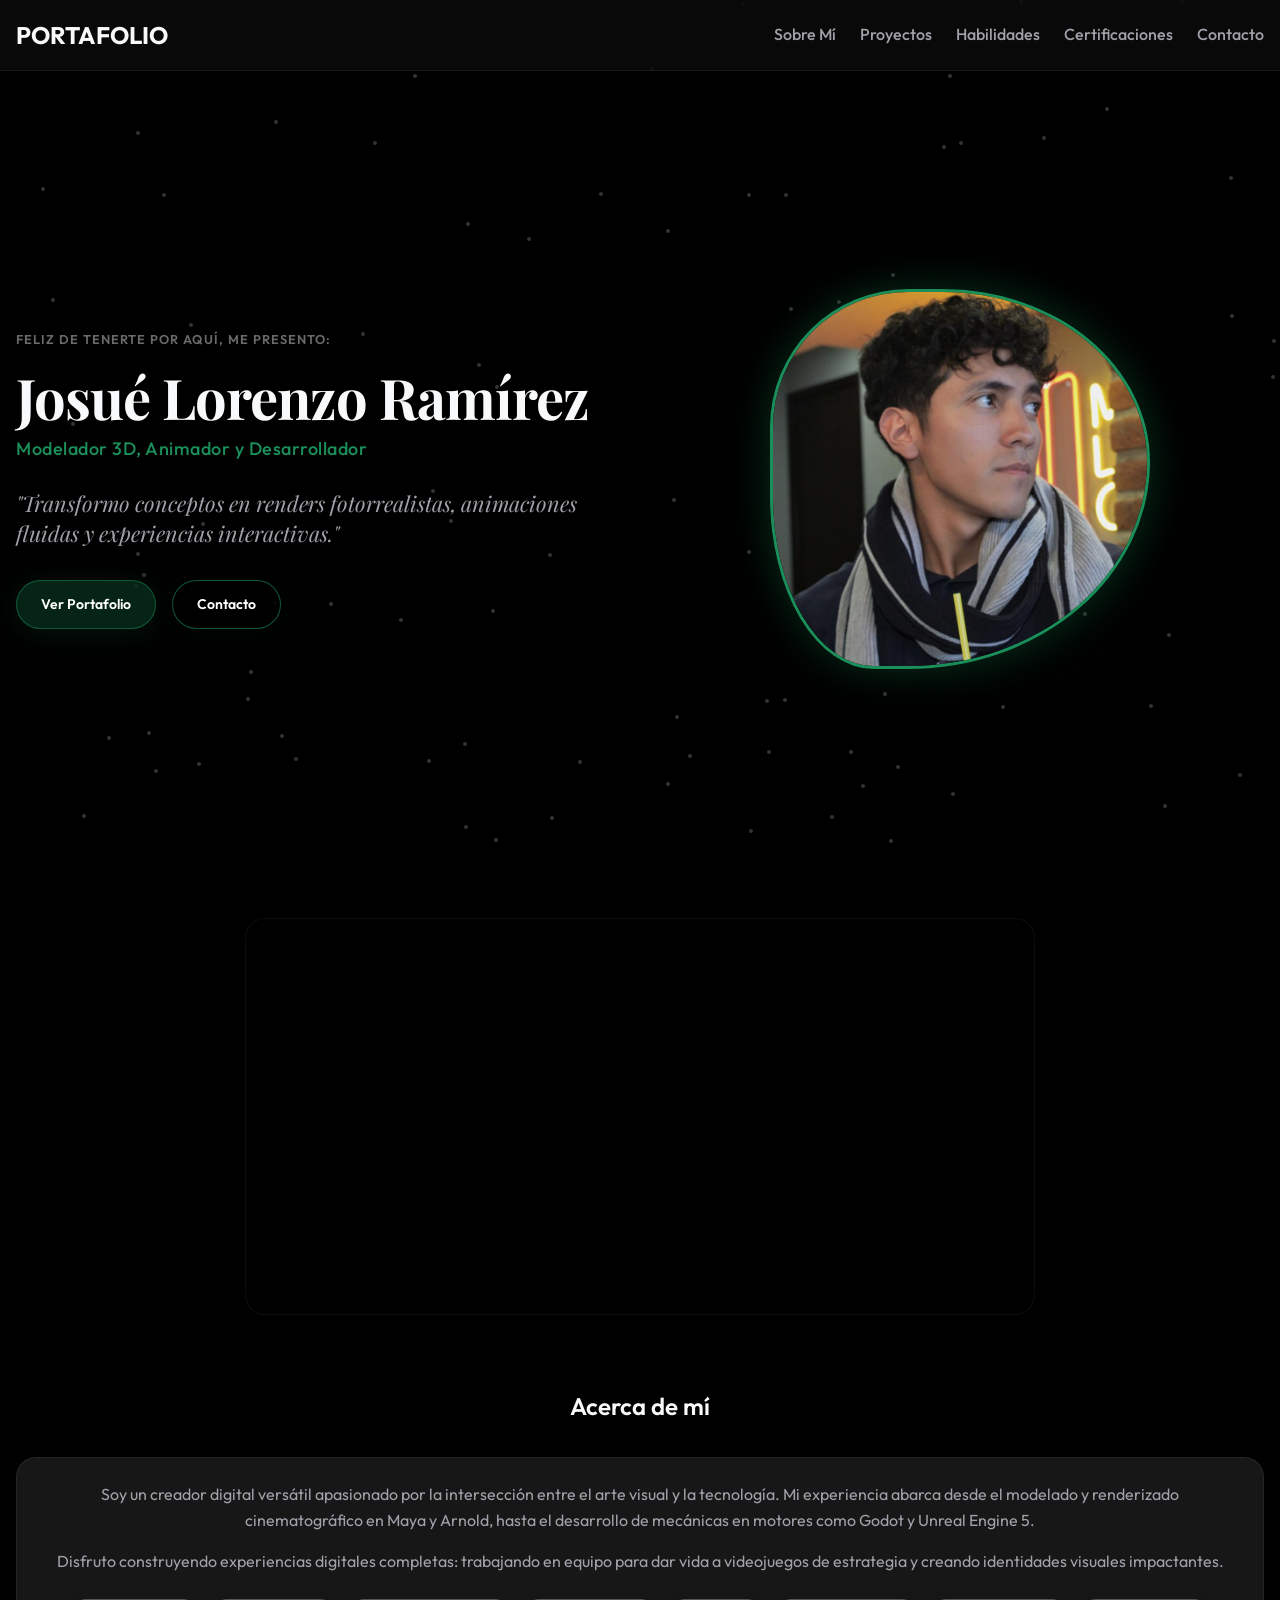
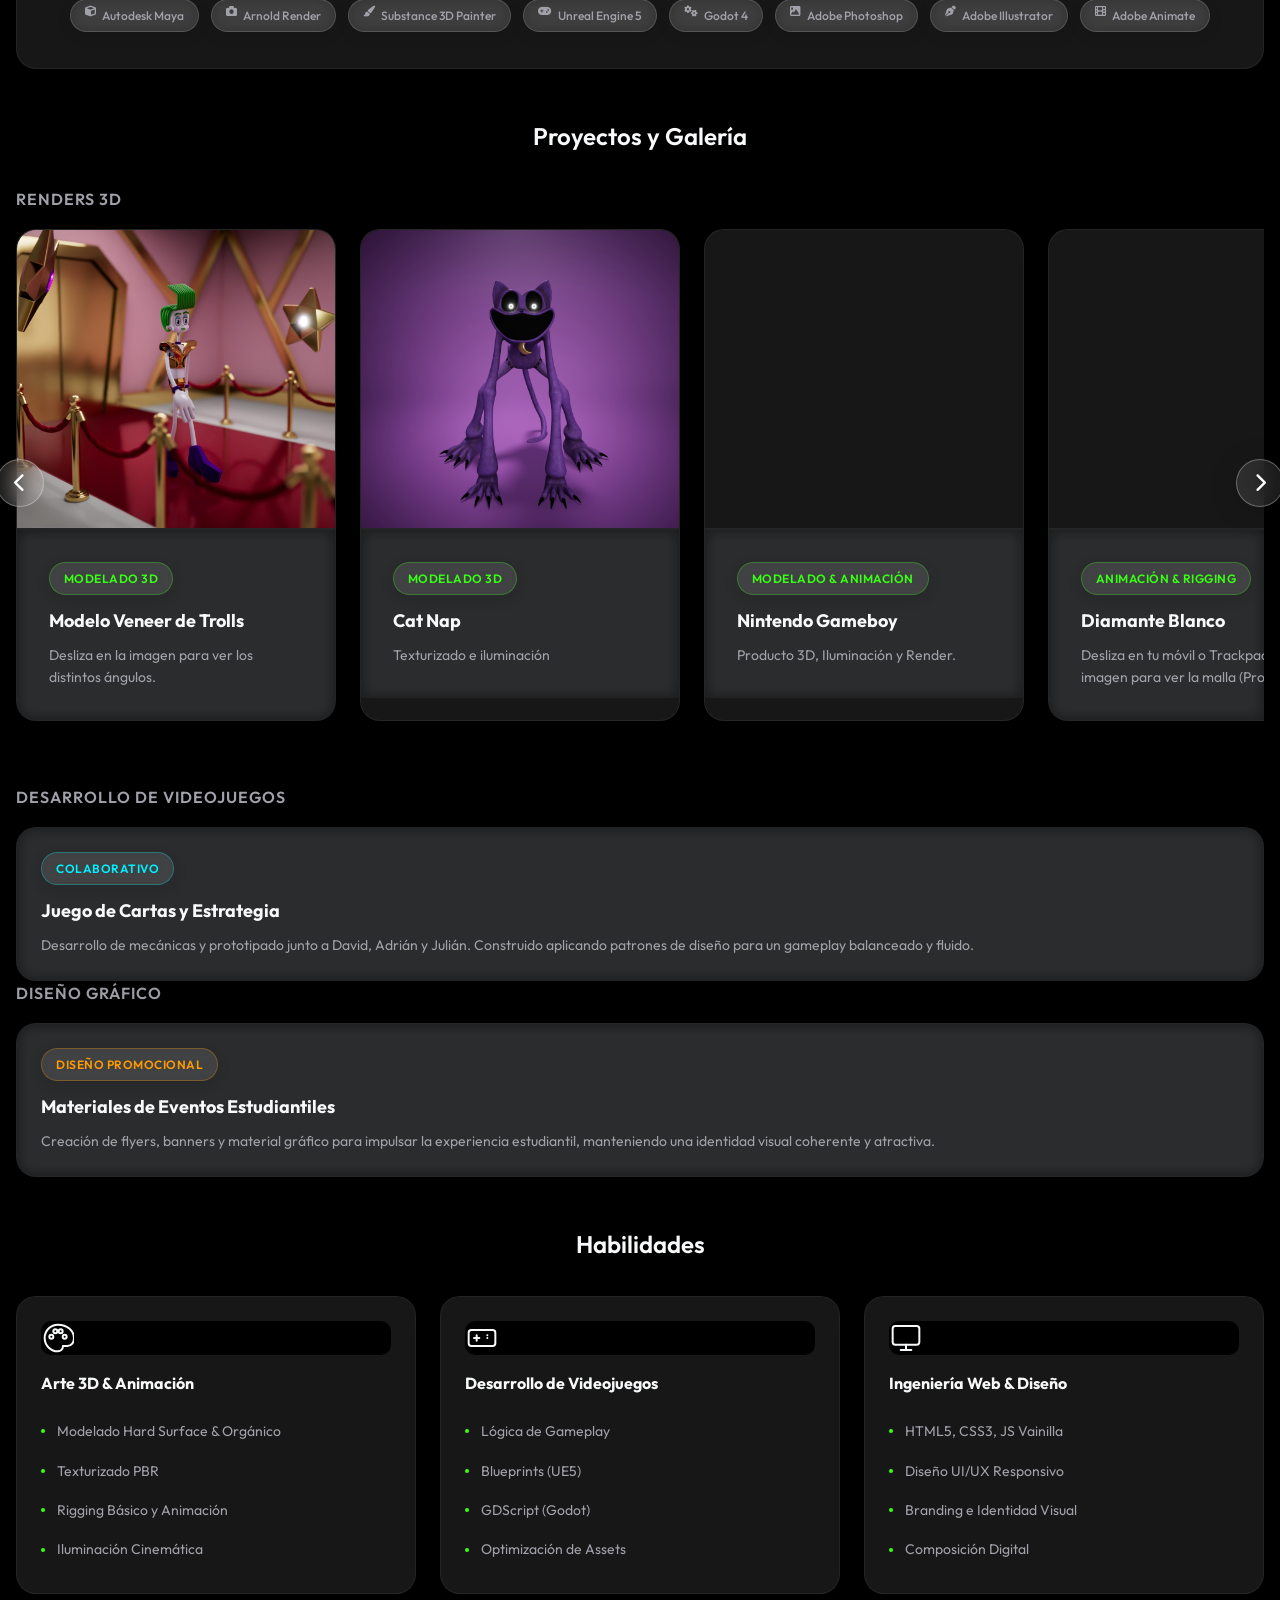
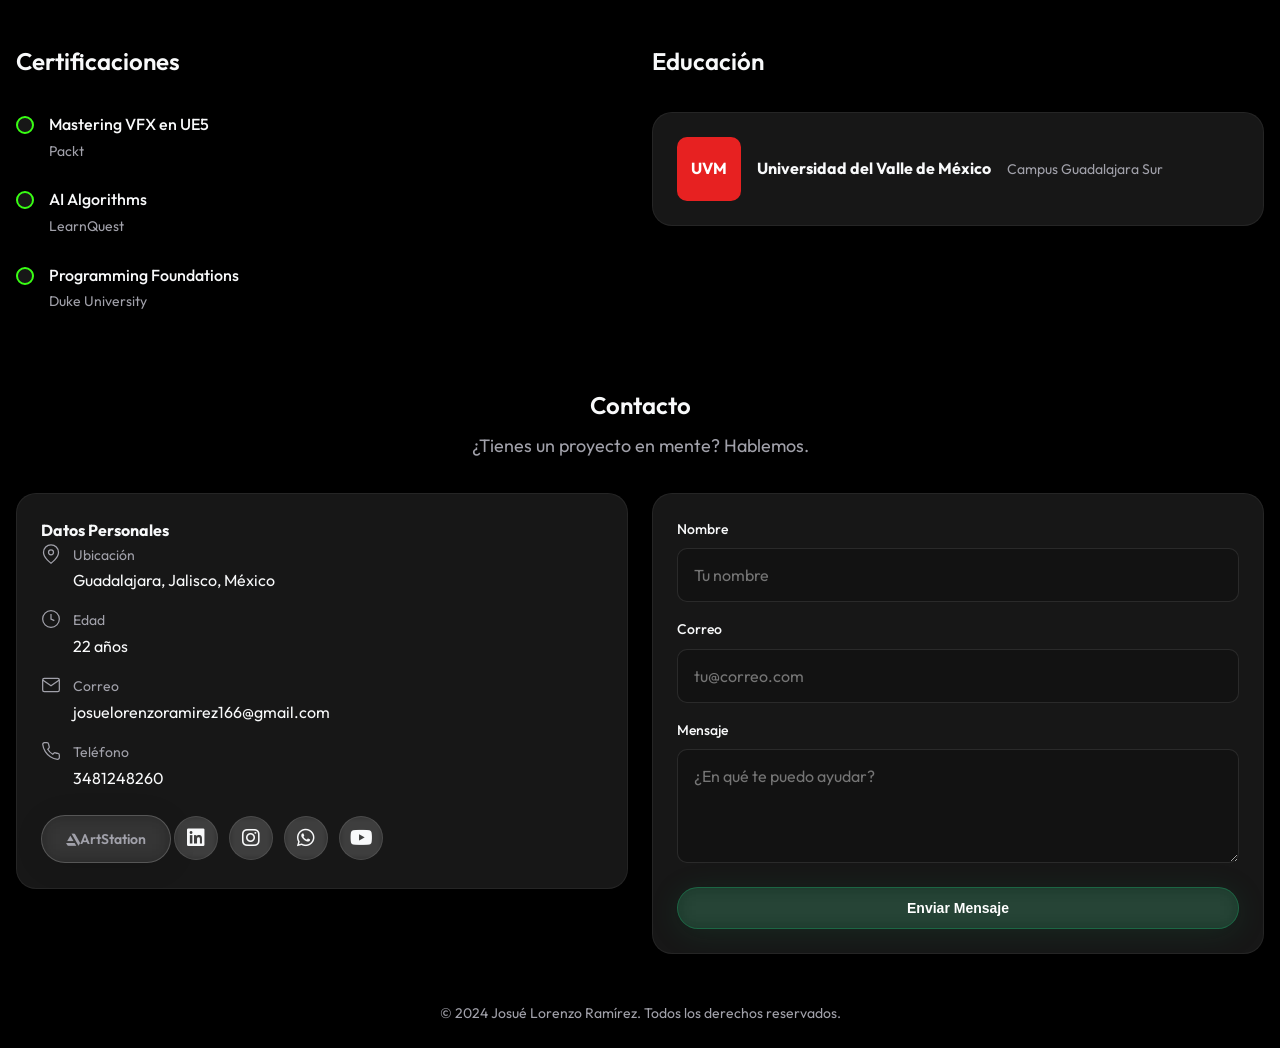
==== index.html @ 28ce1289 "feat: implement interactive particle background and enhance UI with FontAwesome icons and project ca" ====
<!DOCTYPE html>
<html lang="es">

<head>
    <meta charset="UTF-8">
    <meta name="viewport" content="width=device-width, initial-scale=1.0">
    <meta name="description"
        content="Josué Lorenzo (Joshua) - Modelador 3D, Animador y Desarrollador. Portafolio profesional.">
    <title>Josué Lorenzo | 3D Artist & Developer</title>
    <!-- Preconnect to Google Fonts -->
    <link rel="preconnect" href="https://fonts.googleapis.com">
    <link rel="preconnect" href="https://fonts.gstatic.com" crossorigin>
    <link
        href="https://fonts.googleapis.com/css2?family=Outfit:wght@300;400;500;600;700&family=Playfair+Display:ital,wght@0,600;0,700;1,600&display=swap"
        rel="stylesheet">
    <link rel="stylesheet" href="https://cdnjs.cloudflare.com/ajax/libs/font-awesome/6.0.0/css/all.min.css">
    <link rel="stylesheet" href="styles.css">
</head>

<body>
    <!-- Partículas de fondo interactivo -->
    <div id="particles-bg"></div>
    <header class="site-header">
        <nav class="main-nav">
            <a href="#" class="brand-name">PORTAFOLIO </a>
            <ul class="nav-links">
                <li><a href="#about">Sobre Mí</a></li>
                <li><a href="#portfolio">Proyectos</a></li>
                <li><a href="#skills">Habilidades</a></li>
                <li><a href="#certifications">Certificaciones</a></li>
                <li><a href="#contact">Contacto</a></li>
            </ul>
        </nav>
    </header>

    <main>
        <!-- HERO SECTION -->
        <section id="hero" class="hero-section animate-on-scroll">
            <div class="hero-content">
                <span class="badge">Feliz de tenerte por aquí, me presento:</span>
                <h1 class="hero-title">Josué Lorenzo Ramírez</h1>
                <h2 class="hero-subtitle">Modelador 3D, Animador y Desarrollador</h2>
                <p class="hero-tagline">"Transformo conceptos en renders fotorrealistas, animaciones fluidas y
                    experiencias interactivas."</p>
                <div class="hero-ctas">
                    <a href="#portfolio" class="btn btn-primary">Ver Portafolio</a>
                    <a href="#contact" class="btn btn-secondary">Contacto</a>
                </div>
            </div>
            <div class="hero-visual">
                <img src="Media/Profile photo/Foto de perfil 2.jpeg" alt="Foto de perfil de Josué Lorenzo"
                    class="profile-img">
            </div>
        </section>

        <!-- FEATURED VIDEO SECTION -->
        <section id="featured-video" class="section featured-video-section animate-on-scroll">
            <div class="video-showcase">
                <div class="showcase-item side glow-blue">
                    <video src="Media/Videos/Video_RenderGameboy.mp4" autoplay loop muted playsinline></video>
                </div>
                <!-- Por ahora usaremos la ruta del video original dado que ffmpeg no está instalado, pero luego podemos cambiarlo -->
                <div class="showcase-item center glow-white">
                    <video src="Media/AnimacionDiamanteBlanco/White Diamont .mp4" autoplay loop muted
                        playsinline></video>
                </div>
                <div class="showcase-item side glow-pink">
                    <video src="Media/Videos/Video_RenderSpinel.mp4" autoplay loop muted playsinline></video>
                </div>
            </div>
        </section>

        <!-- ABOUT ME SECTION -->
        <section id="about" class="section about-section animate-on-scroll">
            <div class="section-header">
                <h2>Acerca de mí</h2>
            </div>
            <div class="card about-card">
                <p>Soy un creador digital versátil apasionado por la intersección entre el arte visual y la tecnología.
                    Mi experiencia abarca desde el modelado y renderizado cinematográfico en Maya y Arnold, hasta el
                    desarrollo de mecánicas en motores como Godot y Unreal Engine 5.</p>
                <p>Disfruto construyendo experiencias digitales completas: trabajando en equipo para dar vida a
                    videojuegos de estrategia y creando identidades visuales impactantes.</p>
                <div class="tools-tags">
                    <span class="tag tag-maya"><i class="fas fa-cube"></i> Autodesk Maya</span>
                    <span class="tag tag-arnold"><i class="fas fa-camera"></i> Arnold Render</span>
                    <span class="tag tag-substance"><i class="fas fa-paint-brush"></i> Substance 3D Painter</span>
                    <span class="tag tag-unreal"><i class="fas fa-gamepad"></i> Unreal Engine 5</span>
                    <span class="tag tag-godot"><i class="fas fa-cogs"></i> Godot 4</span>
                    <span class="tag tag-photoshop"><i class="fas fa-image"></i> Adobe Photoshop</span>
                    <span class="tag tag-illustrator"><i class="fas fa-pen-nib"></i> Adobe Illustrator</span>
                    <span class="tag tag-animate"><i class="fas fa-film"></i> Adobe Animate</span>
                </div>
            </div>
        </section>

        <!-- PORTFOLIO / PROJECTS -->
        <section id="portfolio" class="section portfolio-section animate-on-scroll">
            <div class="section-header">
                <h2>Proyectos y Galería</h2>
            </div>

            <!-- 3D Renders -->
            <!-- 3D Renders -->
            <h3 class="category-title">Renders 3D</h3>
            <div class="carousel-wrapper">
                <button class="carousel-nav prev-btn" id="gallery-prev" aria-label="Ver anterior"><i
                        class="fas fa-chevron-left"></i></button>
                <button class="carousel-nav next-btn" id="gallery-next" aria-label="Ver siguiente"><i
                        class="fas fa-chevron-right"></i></button>
                <div class="carousel" id="main-gallery">
                    <!-- Proyecto VNR (Doble Imagen) -->
                    <article class="card project-card carousel-item glow-cyan">
                        <div class="inner-carousel">
                            <img src="Media/Images/vnr.jpg" alt="VNR Render Frontal" class="inner-item" loading="lazy">
                            <img src="Media/Images/vnr 2.jpg" alt="VNR Render Alternativo" class="inner-item"
                                loading="lazy">
                        </div>
                        <div class="card-content">
                            <span class="badge badge-accent">Modelado 3D</span>
                            <h4>Modelo Veneer de Trolls</h4>
                            <p class="meta-label">Desliza en la imagen para ver los distintos ángulos.</p>
                        </div>
                    </article>

                    <!-- Cat Nap -->
                    <article class="card project-card carousel-item glow-purple">
                        <img src="Media/Images/cat nap 9.jpg" alt="Cat Nap Render" loading="lazy">
                        <div class="card-content">
                            <span class="badge badge-accent">Modelado 3D</span>
                            <h4>Cat Nap</h4>
                            <p class="meta-label">Texturizado e iluminación</p>
                        </div>
                    </article>

                    <!-- Proyecto Gameboy Video -->
                    <article class="card project-card carousel-item glow-cyan">
                        <div class="inner-carousel">
                            <video src="Media/Videos/Video_RenderGameboy.mp4" autoplay loop muted playsinline
                                class="inner-item"></video>
                        </div>
                        <div class="card-content">
                            <span class="badge badge-accent">Modelado & Animación</span>
                            <h4>Nintendo Gameboy</h4>
                            <p class="meta-label">Producto 3D, Iluminación y Render.</p>
                        </div>
                    </article>

                    <!-- Animación Diamante Blanco -->
                    <article class="card project-card carousel-item glow-white">
                        <div class="inner-carousel">
                            <video src="Media/AnimacionDiamanteBlanco/White Diamont .mp4" autoplay loop muted
                                playsinline class="inner-item"></video>
                            <img src="Media/AnimacionDiamanteBlanco/image.png" alt="Captura Diamante Blanco"
                                class="inner-item" loading="lazy">
                        </div>
                        <div class="card-content">
                            <span class="badge badge-accent">Animación & Rigging</span>
                            <h4>Diamante Blanco</h4>
                            <p class="meta-label">Desliza en tu móvil o Trackpad sobre la imagen para ver la malla
                                (Proceso).</p>
                        </div>
                    </article>

                    <!-- Lana Funko -->
                    <article class="card project-card carousel-item glow-cyan">
                        <img src="Media/Images/Render LANITA 3.jpg" alt="Lana Funko Render" loading="lazy">
                        <div class="card-content">
                            <span class="badge badge-accent">Modelado 3D</span>
                            <h4>Lana Funko</h4>
                            <p class="meta-label">Pieza de colección virtual</p>
                        </div>
                    </article>

                    <!-- Proyecto Sinvi -->
                    <article class="card project-card carousel-item glow-yellow">
                        <img src="Media/Images/Sinvi Pokemón.jpg" alt="Eva / Sinvi" loading="lazy">
                        <div class="card-content">
                            <span class="badge badge-accent">Modelado 3D</span>
                            <h4>Proyecto Sinvi</h4>
                            <p class="meta-label">Renders en alta calidad</p>
                        </div>
                    </article>

                    <!-- Spinel -->
                    <article class="card project-card carousel-item glow-pink">
                        <div class="inner-carousel">
                            <img src="Media/Images/Spinel 3K p.png" alt="Spinel 3D Render" class="inner-item"
                                loading="lazy">
                            <img src="Media/Images/MayaSipinel.png" alt="Spinel Maya Rigging" class="inner-item"
                                loading="lazy">
                        </div>
                        <div class="card-content">
                            <span class="badge badge-accent">Personaje Riggeado</span>
                            <h4>Spinel (Steven Universe)</h4>
                            <p class="meta-label">Desliza sobre la imagen para ver la topología.</p>
                        </div>
                    </article>

                    <!-- Mommy Long Legs -->
                    <article class="card project-card carousel-item glow-pink">
                        <img src="Media/Images/Moomy Long Legs 5.png" alt="Mommy Long Legs 3D Render" loading="lazy">
                        <div class="card-content">
                            <span class="badge badge-accent">Modelado 3D</span>
                            <h4>Mommy Long Legs</h4>
                            <p class="meta-label">Recreación 3D del personaje.</p>
                        </div>
                    </article>
                </div>
            </div>

            <!-- Development -->
            <h3 class="category-title">Desarrollo de Videojuegos</h3>
            <div class="grid dev-grid">
                <article class="card project-card highlight-card glow-blue">
                    <div class="card-content">
                        <span class="badge badge-secondary">Colaborativo</span>
                        <h4>Juego de Cartas y Estrategia</h4>
                        <p class="meta-label">Desarrollo de mecánicas y prototipado junto a David, Adrián y Julián.
                            Construido aplicando patrones de diseño para un gameplay balanceado y fluido.</p>
                    </div>
                </article>
            </div>

            <!-- Design -->
            <h3 class="category-title">Diseño Gráfico</h3>
            <div class="grid design-grid">
                <article class="card project-card highlight-card glow-magenta">
                    <div class="card-content">
                        <span class="badge badge-tertiary">Diseño Promocional</span>
                        <h4>Materiales de Eventos Estudiantiles</h4>
                        <p class="meta-label">Creación de flyers, banners y material gráfico para impulsar la
                            experiencia estudiantil, manteniendo una identidad visual coherente y atractiva.</p>
                    </div>
                </article>
            </div>
        </section>

        <!-- SKILLS SECTION -->
        <section id="skills" class="section skills-section animate-on-scroll">
            <div class="section-header">
                <h2>Habilidades</h2>
            </div>
            <div class="grid lists-grid">
                <div class="card skill-card">
                    <div class="icon-wrap">
                        <svg viewBox="0 0 24 24" fill="none" stroke="currentColor" stroke-width="1.5"
                            stroke-linecap="round" stroke-linejoin="round" class="line-icon">
                            <path
                                d="M12 2C6.48 2 2 6.48 2 12s4.48 10 10 10c1.06 0 1.95-.41 2.61-1.07.66-.66 1.07-1.55 1.07-2.61v-.32h3.32c3.2 0 5-2.8 5-6 0-5.52-5.37-10-12-10z">
                            </path>
                            <circle cx="7" cy="11" r="1.5"></circle>
                            <circle cx="10" cy="7" r="1.5"></circle>
                            <circle cx="14" cy="7" r="1.5"></circle>
                            <circle cx="17" cy="11" r="1.5"></circle>
                        </svg>
                    </div>
                    <h4>Arte 3D & Animación</h4>
                    <ul>
                        <li>Modelado Hard Surface & Orgánico</li>
                        <li>Texturizado PBR</li>
                        <li>Rigging Básico y Animación</li>
                        <li>Iluminación Cinemática</li>
                    </ul>
                </div>
                <div class="card skill-card">
                    <div class="icon-wrap">
                        <svg viewBox="0 0 24 24" fill="none" stroke="currentColor" stroke-width="1.5"
                            stroke-linecap="round" stroke-linejoin="round" class="line-icon">
                            <rect x="2" y="6" width="20" height="12" rx="2" ry="2"></rect>
                            <path d="M6 12h4m-2-2v4m8-2h.01M16 10h.01"></path>
                        </svg>
                    </div>
                    <h4>Desarrollo de Videojuegos</h4>
                    <ul>
                        <li>Lógica de Gameplay</li>
                        <li>Blueprints (UE5)</li>
                        <li>GDScript (Godot)</li>
                        <li>Optimización de Assets</li>
                    </ul>
                </div>
                <div class="card skill-card">
                    <div class="icon-wrap">
                        <svg viewBox="0 0 24 24" fill="none" stroke="currentColor" stroke-width="1.5"
                            stroke-linecap="round" stroke-linejoin="round" class="line-icon">
                            <rect x="2" y="3" width="20" height="14" rx="2" ry="2"></rect>
                            <line x1="8" y1="21" x2="16" y2="21"></line>
                            <line x1="12" y1="17" x2="12" y2="21"></line>
                        </svg>
                    </div>
                    <h4>Ingeniería Web & Diseño</h4>
                    <ul>
                        <li>HTML5, CSS3, JS Vainilla</li>
                        <li>Diseño UI/UX Responsivo</li>
                        <li>Branding e Identidad Visual</li>
                        <li>Composición Digital</li>
                    </ul>
                </div>
            </div>
        </section>

        <!-- EDUCATION & CERTIFICATIONS -->
        <section id="certifications" class="section double-section animate-on-scroll">
            <div class="grid equal-grid">
                <!-- Certifications -->
                <div class="certifications-part">
                    <div class="section-header" style="text-align: left;">
                        <h2>Certificaciones</h2>
                    </div>
                    <ul class="timeline">
                        <li>
                            <strong>Mastering VFX en UE5</strong>
                            <span class="meta-label">Packt</span>
                        </li>
                        <li>
                            <strong>AI Algorithms</strong>
                            <span class="meta-label">LearnQuest</span>
                        </li>
                        <li>
                            <strong>Programming Foundations</strong>
                            <span class="meta-label">Duke University</span>
                        </li>
                    </ul>
                </div>

                <!-- Education -->
                <div id="education" class="education-part">
                    <div class="section-header" style="text-align: left;">
                        <h2>Educación</h2>
                    </div>
                    <div class="card edu-card">
                        <div class="uni-logo">UVM</div>
                        <h4>Universidad del Valle de México</h4>
                        <p class="meta-label">Campus Guadalajara Sur</p>
                    </div>
                </div>
            </div>
        </section>

        <!-- CONTACT SECTION -->
        <section id="contact" class="section contact-section animate-on-scroll">
            <div class="section-header">
                <h2>Contacto</h2>
                <p>¿Tienes un proyecto en mente? Hablemos.</p>
            </div>
            <div class="grid contact-grid">
                <div class="contact-info card">
                    <h4>Datos Personales</h4>
                    <ul class="contact-list">
                        <li>
                            <svg viewBox="0 0 24 24" fill="none" stroke="currentColor" stroke-width="1.5"
                                class="line-icon-sm">
                                <path d="M21 10c0 7-9 13-9 13s-9-6-9-13a9 9 0 0 1 18 0z"></path>
                                <circle cx="12" cy="10" r="3"></circle>
                            </svg>
                            <div>
                                <strong class="meta-label">Ubicación</strong>
                                <span>Guadalajara, Jalisco, México</span>
                            </div>
                        </li>
                        <li>
                            <svg viewBox="0 0 24 24" fill="none" stroke="currentColor" stroke-width="1.5"
                                class="line-icon-sm">
                                <circle cx="12" cy="12" r="10"></circle>
                                <polyline points="12 6 12 12 16 14"></polyline>
                            </svg>
                            <div>
                                <strong class="meta-label">Edad</strong>
                                <span>22 años</span>
                            </div>
                        </li>
                        <li>
                            <svg viewBox="0 0 24 24" fill="none" stroke="currentColor" stroke-width="1.5"
                                class="line-icon-sm">
                                <path d="M4 4h16c1.1 0 2 .9 2 2v12c0 1.1-.9 2-2 2H4c-1.1 0-2-.9-2-2V6c0-1.1.9-2 2-2z">
                                </path>
                                <polyline points="22,6 12,13 2,6"></polyline>
                            </svg>
                            <div>
                                <strong class="meta-label">Correo</strong>
                                <a href="mailto:josuelorenzoramirez166@gmail.com">josuelorenzoramirez166@gmail.com</a>
                            </div>
                        </li>
                        <li>
                            <svg viewBox="0 0 24 24" fill="none" stroke="currentColor" stroke-width="1.5"
                                class="line-icon-sm">
                                <path
                                    d="M22 16.92v3a2 2 0 0 1-2.18 2 19.79 19.79 0 0 1-8.63-3.07 19.5 19.5 0 0 1-6-6 19.79 19.79 0 0 1-3.07-8.67A2 2 0 0 1 4.11 2h3a2 2 0 0 1 2 1.72 12.84 12.84 0 0 0 .7 2.81 2 2 0 0 1-.45 2.11L8.09 9.91a16 16 0 0 0 6 6l1.27-1.27a2 2 0 0 1 2.11-.45 12.84 12.84 0 0 0 2.81.7A2 2 0 0 1 22 16.92z">
                                </path>
                            </svg>
                            <div>
                                <strong class="meta-label">Teléfono</strong>
                                <a href="tel:+523481248260">3481248260</a>
                            </div>
                        </li>
                    </ul>
                    <div class="social-links mt-4">
                        <a href="https://josue_lorenzo.artstation.com/" target="_blank" class="btn btn-outline"
                            aria-label="ArtStation" title="ArtStation">
                            <i class="fab fa-artstation"></i> ArtStation
                        </a>
                        <a href="https://www.linkedin.com/in/josue-lorenzo-ramirez/" target="_blank" class="social-icon"
                            aria-label="LinkedIn" title="LinkedIn">
                            <i class="fab fa-linkedin"></i>
                        </a>
                        <a href="https://www.instagram.com/josuelorenzo_r" target="_blank" class="social-icon"
                            aria-label="Instagram" title="Instagram">
                            <i class="fab fa-instagram"></i>
                        </a>
                        <a href="https://wa.me/523481248260" target="_blank" class="social-icon" aria-label="WhatsApp"
                            title="WhatsApp">
                            <i class="fab fa-whatsapp"></i>
                        </a>
                        <a href="https://youtube.com/@josue3dart?si=r6MpQATpiyv8weCz" target="_blank"
                            class="social-icon" aria-label="YouTube" title="YouTube">
                            <i class="fab fa-youtube"></i>
                        </a>
                    </div>
                </div>

                <div class="contact-form-wrap card">
                    <form id="contactForm" class="form">
                        <div class="input-group">
                            <label for="name">Nombre</label>
                            <input type="text" id="name" name="name" required placeholder="Tu nombre">
                        </div>
                        <div class="input-group">
                            <label for="email">Correo</label>
                            <input type="email" id="email" name="email" required placeholder="tu@correo.com">
                        </div>
                        <div class="input-group">
                            <label for="message">Mensaje</label>
                            <textarea id="message" name="message" rows="4" required
                                placeholder="¿En qué te puedo ayudar?"></textarea>
                        </div>
                        <button type="submit" class="btn btn-primary w-100">Enviar Mensaje</button>
                    </form>
                    <p id="formStatus" class="form-status"></p>
                </div>
            </div>
        </section>
    </main>

    <footer class="site-footer">
        <p>&copy; 2024 Josué Lorenzo Ramírez. Todos los derechos reservados.</p>
    </footer>

    <!-- Image Modal -->
    <div id="imageModal" class="modal">
        <span class="close-modal">&times;</span>
        <img class="modal-content" id="expandedImg" alt="Vista ampliada">
    </div>

    <script src="script.js"></script>
</body>


</html>
---- styles.css ----
/* ==========================================================================
   DESIGN TOKENS (Variables)
   Based on ESTILO_REFERENCIA_IMG_1 - Light Mode & Neumorphism
   ========================================================================== */
:root {
    /* Colors */
    --clr-bg-page: #000000;
    /* Fondo negro absoluto (o casi puro) */
    --clr-bg-card: rgba(255, 255, 255, 0.09);
    /* Glass base */

    --clr-text-main: #f8f9fa;
    /* Textos blancos */
    --clr-text-muted: #a1a1aa;
    /* Textos grises claros */

    --clr-accent-orange: #39ff14;
    /* Verde Neón como acento principal */
    --clr-accent-peach: #00f0ff;
    /* Azul Eléctrico */
    --clr-accent-gradient: linear-gradient(135deg, var(--clr-accent-orange) 0%, var(--clr-accent-peach) 100%);

    --clr-tag-blue: #ff3366;
    /* Rojo/Magenta */
    --clr-tag-purple: #ff9900;
    /* Naranja vibrante */

    /* Typographic Scale */
    --font-family: 'Outfit', system-ui, sans-serif;
    --font-serif: 'Playfair Display', Georgia, serif;
    --fs-xs: 0.75rem;
    --fs-sm: 0.875rem;
    --fs-base: 1rem;
    --fs-md: 1.125rem;
    --fs-lg: 1.5rem;
    --fs-xl: 3.5rem;
    /* Increased for hero */

    /* Spacing */
    --space-2: 0.5rem;
    --space-3: 0.75rem;
    --space-4: 1rem;
    --space-6: 1.5rem;
    --space-8: 2rem;
    --space-12: 3rem;
    --space-16: 4rem;

    /* Borders & Shadows */
    --radius-pill: 50px;
    --radius-card: 20px;
    --radius-sm: 10px;
    --shadow-soft: 0 12px 30px rgba(0, 0, 0, 0.04);
    --shadow-hover: 0 20px 40px rgba(0, 0, 0, 0.08);
}

/* ==========================================================================
   RESET & BASE STYLES
   ========================================================================== */
* {
    margin: 0;
    padding: 0;
    box-sizing: border-box;
}

html {
    scroll-behavior: smooth;
}

body {
    font-family: var(--font-family);
    background-color: var(--clr-bg-page);
    color: var(--clr-text-main);
    line-height: 1.6;
    overflow-x: hidden;
}

img {
    max-width: 100%;
    height: auto;
    display: block;
}

a {
    text-decoration: none;
    color: inherit;
}

ul {
    list-style: none;
}

/* ==========================================================================
   LAYOUT & GRID
   ========================================================================== */
.main-nav,
.section {
    max-width: 1400px;
    width: 100%;
    margin: 0 auto;
    padding: var(--space-6) var(--space-4);
}

.section-header {
    margin-bottom: var(--space-8);
    text-align: center;
}

.section-header h2 {
    font-size: var(--fs-lg);
    font-weight: 600;
}

.section-header p {
    color: var(--clr-text-muted);
    font-size: var(--fs-md);
    margin-top: var(--space-2);
}

.grid {
    display: grid;
    gap: var(--space-6);
}

.cards-grid {
    grid-template-columns: repeat(auto-fill, minmax(280px, 1fr));
    margin-bottom: var(--space-12);
}

.lists-grid {
    grid-template-columns: repeat(auto-fit, minmax(280px, 1fr));
}

.equal-grid {
    grid-template-columns: 1fr 1fr;
}

.contact-grid {
    grid-template-columns: 1fr 1fr;
    align-items: flex-start;
}

@media (max-width: 900px) {

    .equal-grid,
    .contact-grid {
        grid-template-columns: 1fr;
    }
}

/* ==========================================================================
   COMPONENTS
   ========================================================================== */
/* Header Navigation */
.site-header {
    background: rgba(15, 15, 15, 0.6);
    /* Oscurecido */
    backdrop-filter: blur(12px);
    -webkit-backdrop-filter: blur(12px);
    position: sticky;
    top: 0;
    z-index: 100;
    border-bottom: 1px solid rgba(255, 255, 255, 0.06);
}

.main-nav {
    display: flex;
    justify-content: space-between;
    align-items: center;
    padding-top: var(--space-4);
    padding-bottom: var(--space-4);
}

.brand-name {
    font-weight: 700;
    font-size: var(--fs-lg);
    color: var(--clr-text-main);
}

.nav-links {
    display: flex;
    gap: var(--space-6);
}

.nav-links a {
    font-weight: 500;
    color: var(--clr-text-muted);
    transition: color 0.3s ease;
}

.nav-links a:hover {
    color: var(--clr-accent-orange);
}

@media (max-width: 768px) {
    .nav-links {
        display: none;
    }
}

/* Glassmorphism Buttons */
.btn {
    display: inline-flex;
    align-items: center;
    justify-content: center;
    padding: var(--space-3) var(--space-6);
    border-radius: var(--radius-pill);
    font-weight: 600;
    font-size: var(--fs-sm);
    cursor: pointer;
    transition: all 0.3s ease;
    text-decoration: none;

    /* Glassmorphism Style */
    background: rgba(255, 255, 255, 0.1);
    backdrop-filter: blur(10px);
    -webkit-backdrop-filter: blur(10px);
    border: 1px solid rgba(255, 255, 255, 0.3);
    color: #ffffff;
    box-shadow: 0 4px 30px rgba(0, 0, 0, 0.1);
}

.btn-primary {
    background: rgba(26, 143, 90, 0.25);
    /* Emerald Glass */
    border-color: rgba(26, 143, 90, 0.5);
    box-shadow: 0 4px 30px rgba(26, 143, 90, 0.15);
}

.btn-primary:hover {
    background: rgba(26, 143, 90, 0.45);
    border-color: rgba(26, 143, 90, 0.8);
    box-shadow: 0 8px 32px rgba(26, 143, 90, 0.25);
}

.btn-secondary {
    background: rgba(0, 0, 0, 0.4);
    /* Darker glass to contrast with primary */
    border-color: rgba(26, 143, 90, 0.6);
    /* Emerald glass border */
    color: #ffffff;
    box-shadow: 0 4px 30px rgba(26, 143, 90, 0.05);
    /* Subtle green glow */
}

.btn-secondary:hover {
    background: rgba(26, 143, 90, 0.1);
    /* Slight green fill on hover */
    border-color: rgba(26, 143, 90, 0.9);
    box-shadow: 0 8px 32px rgba(26, 143, 90, 0.2);
    color: #ffffff;
}

.btn:hover {
    transform: translateY(-2px);
    background: rgba(255, 255, 255, 0.2);
    border-color: rgba(255, 255, 255, 0.8);
    box-shadow: 0 8px 32px 0 rgba(0, 0, 0, 0.2);
}

.btn-outline {
    background: rgba(255, 255, 255, 0.05);
    border-color: rgba(255, 255, 255, 0.2);
    color: var(--clr-text-muted);
}

.btn-outline:hover {
    color: #ffffff;
    border-color: rgba(255, 255, 255, 0.5);
    background: rgba(255, 255, 255, 0.15);
}

.w-100 {
    width: 100%;
}

/* Cards (Glassmorphism) */
.card {
    background: var(--clr-bg-card);
    border-radius: var(--radius-card);
    padding: var(--space-6);
    box-shadow: 0 4px 30px rgba(0, 0, 0, 0.1);
    backdrop-filter: blur(6.5px);
    -webkit-backdrop-filter: blur(6.5px);
    position: relative;
    overflow: hidden;
    transition: transform 0.3s ease, box-shadow 0.3s ease, border-color 0.3s ease;
    border: 1px solid rgba(255, 255, 255, 0.06);
}

.card:hover {
    transform: translateY(-4px);
    box-shadow: var(--shadow-hover);
}

/* Badges / Tags */
.badge,
.tag {
    display: inline-flex;
    padding: 6px 14px;
    border-radius: var(--radius-pill);
    font-size: var(--fs-xs);
    font-weight: 600;
    margin-bottom: var(--space-3);
    text-transform: uppercase;
    letter-spacing: 0.5px;

    /* Glassmorphism Style idéntico al botón Enviar Mensaje */
    background: rgba(255, 255, 255, 0.1);
    backdrop-filter: blur(10px);
    -webkit-backdrop-filter: blur(10px);
    border: 1px solid rgba(255, 255, 255, 0.3);
    color: #ffffff;
    box-shadow: 0 4px 15px rgba(0, 0, 0, 0.1);
}

.badge-accent {
    color: var(--clr-accent-orange);
    /* Text in Neon Green */
    border-color: rgba(57, 255, 20, 0.3);
    /* Subtle green border tint */
}

.badge-secondary {
    color: var(--clr-accent-peach);
    /* Text in Electric Blue */
    border-color: rgba(0, 240, 255, 0.3);
}

.badge-tertiary {
    color: var(--clr-tag-purple);
    /* Text in Vibrant Orange */
    border-color: rgba(255, 153, 0, 0.3);
}

.tag {
    color: var(--clr-text-muted);
    border-color: rgba(255, 255, 255, 0.15);
    font-weight: 500;
    text-transform: none;
    letter-spacing: normal;
    transition: all 0.3s ease;
}

.tag i {
    margin-right: 6px;
    font-size: 0.9em;
}

/* Glow effects for specific software tags on hover */
.tag-maya:hover {
    color: #0bd0ff;
    border-color: #0bd0ff;
    box-shadow: 0 0 15px rgba(11, 208, 255, 0.4);
}

.tag-arnold:hover {
    color: #ff5722;
    border-color: #ff5722;
    box-shadow: 0 0 15px rgba(255, 87, 34, 0.4);
}

.tag-substance:hover {
    color: #39ff14;
    border-color: #39ff14;
    box-shadow: 0 0 15px rgba(57, 255, 20, 0.4);
}

.tag-unreal:hover {
    color: #ffffff;
    border-color: #ffffff;
    box-shadow: 0 0 15px rgba(255, 255, 255, 0.4);
}

.tag-godot:hover {
    color: #478cbf;
    border-color: #478cbf;
    box-shadow: 0 0 15px rgba(71, 140, 191, 0.4);
}

.tag-photoshop:hover {
    color: #31a8ff;
    border-color: #31a8ff;
    box-shadow: 0 0 15px rgba(49, 168, 255, 0.4);
}

.tag-illustrator:hover {
    color: #ff9a00;
    border-color: #ff9a00;
    box-shadow: 0 0 15px rgba(255, 154, 0, 0.4);
}

.tag-animate:hover {
    color: #ff26be;
    /* Adobe Animate bright magenta/purple */
    border-color: #ff26be;
    box-shadow: 0 0 15px rgba(255, 38, 190, 0.4);
}

/* Meta Labels */
.meta-label {
    color: var(--clr-text-muted);
    font-size: var(--fs-sm);
    font-weight: 400;
}

/* Icon Styles */
.line-icon {
    width: 32px;
    height: 32px;
    color: var(--clr-text-main);
}

.line-icon-sm {
    width: 20px;
    height: 20px;
    color: var(--clr-text-muted);
    margin-right: var(--space-3);
    flex-shrink: 0;
}

/* ==========================================================================
   SECTIONS STYLING
   ========================================================================== */

/* Hero Section */
.hero-section {
    display: grid;
    grid-template-columns: 1fr 1fr;
    gap: var(--space-8);
    align-items: center;
    min-height: calc(100vh - 85px);
    padding: var(--space-8) var(--space-4);
    /* Fondo transparente para visualizar las partículas detrás del hero */
    background: transparent;
    border-radius: 0 0 var(--radius-card) var(--radius-card);
}

.hero-content {
    padding-right: var(--space-4);
}

.hero-content .badge {
    background: transparent;
    border: none;
    box-shadow: none;
    backdrop-filter: none;
    color: #6a6a6a;
    /* Light charcoal gray */
    font-family: var(--font-family);
    font-size: 0.8rem;
    text-transform: uppercase;
    letter-spacing: 1px;
    padding: 0;
    margin-bottom: var(--space-4);
    display: block;
}

.hero-visual {
    display: flex;
    justify-content: center;
    align-items: center;
    padding: var(--space-4);
    position: relative;
}

/* Organic Outer Glow / Wireframe Data effect */
.hero-visual::before {
    content: '';
    position: absolute;
    width: 480px;
    height: 480px;
    background: radial-gradient(circle, rgba(26, 143, 90, 0.15) 0%, rgba(0, 0, 0, 0) 70%);
    border-radius: 50%;
    z-index: 0;
    animation: pulseGlow 4s infinite alternate ease-in-out;
}

@keyframes pulseGlow {
    0% {
        transform: scale(0.95);
        opacity: 0.7;
    }

    100% {
        transform: scale(1.05);
        opacity: 1;
    }
}

.profile-img {
    width: 380px;
    height: 380px;
    max-width: 80vw;
    max-height: 80vw;
    object-fit: cover;
    object-position: center top;
    z-index: 2;
    /* Organic Shape Mask */
    border-radius: 40% 60% 70% 30% / 40% 50% 60% 50%;
    animation: fluidShape 8s ease-in-out infinite;

    /* Creative Frame Styling (Emerald Green edge) */
    border: 3px solid #1a8f5a;
    box-shadow:
        inset 0 0 30px rgba(0, 0, 0, 0.5),
        0 0 40px rgba(26, 143, 90, 0.3);
    transition: transform 0.4s cubic-bezier(0.175, 0.885, 0.32, 1.275);
}

@keyframes fluidShape {
    0% {
        border-radius: 40% 60% 70% 30% / 40% 50% 60% 50%;
    }

    34% {
        border-radius: 70% 30% 50% 50% / 30% 30% 70% 70%;
    }

    67% {
        border-radius: 100% 60% 60% 100% / 100% 100% 60% 60%;
    }

    100% {
        border-radius: 40% 60% 70% 30% / 40% 50% 60% 50%;
    }
}

.profile-img:hover {
    transform: scale(1.03);
}

.hero-title {
    font-size: var(--fs-xl);
    font-family: var(--font-serif);
    font-weight: 700;
    color: var(--clr-text-main);
    margin-bottom: var(--space-2);
    line-height: 1.1;
    letter-spacing: -1px;
}

.hero-subtitle {
    font-size: var(--fs-md);
    font-weight: 500;
    color: #1a8f5a;
    /* Dark emerald green */
    margin-bottom: var(--space-6);
    letter-spacing: 0.5px;
}

.hero-tagline {
    font-size: 1.35rem;
    font-family: var(--font-serif);
    font-style: italic;
    color: var(--clr-text-muted);
    margin-bottom: var(--space-8);
    max-width: 95%;
    line-height: 1.4;
}

.hero-ctas {
    display: flex;
    gap: var(--space-4);
}

@media (max-width: 768px) {
    .hero-section {
        grid-template-columns: 1fr;
        text-align: center;
        border-radius: 0;
    }

    .hero-tagline {
        margin: 0 auto var(--space-6) auto;
    }

    .hero-ctas {
        justify-content: center;
    }

    .hero-visual {
        order: -1;
    }
}

/* About Section */
.about-card {
    text-align: center;
}

.about-card p {
    color: var(--clr-text-muted);
    font-size: var(--fs-base);
    margin-bottom: var(--space-4);
}

.tools-tags {
    display: flex;
    flex-wrap: wrap;
    justify-content: center;
    gap: var(--space-3);
    margin-top: var(--space-6);
}

/* Portfolio Projects */
.category-title {
    font-size: var(--fs-base);
    color: var(--clr-text-muted);
    margin-bottom: var(--space-4);
    font-weight: 600;
    text-transform: uppercase;
    letter-spacing: 1px;
}

.project-card {
    padding: 0;
    display: flex;
    flex-direction: column;
}

/* Featured Video Showcase (Cinematic Flow) */
.featured-video-section {
    padding-top: var(--space-2);
    display: flex;
    justify-content: center;
    width: 100%;
    overflow-x: hidden;
}

.video-showcase {
    display: flex;
    align-items: center;
    justify-content: center;
    gap: var(--space-2);
    width: 100%;
    max-width: 1300px;
    padding: var(--space-6) var(--space-4);
    position: relative;
    perspective: 1000px;
    /* Base for depth scaling */
}

.showcase-item {
    border-radius: var(--radius-card);
    overflow: hidden;
    transition: all 0.6s cubic-bezier(0.25, 0.8, 0.25, 1);
    border: 1px solid rgba(255, 255, 255, 0.05);
    position: relative;
    cursor: pointer;
    background: var(--clr-bg-page);
}

.showcase-item video {
    width: 100%;
    height: 100%;
    object-fit: cover;
    display: block;
}

/* Default Showcase States */
.showcase-item.side {
    flex: 0 0 35%;
    /* Aumentado a 35% y con flex-shrink en 0 obliga a empujar la mitad del video hacia afuera de la pantalla al sumar > 100% junto al centro */
    opacity: 0.35;
    transform: scale(0.85);
    z-index: 1;
    filter: blur(2px) grayscale(50%);
    /* Profundidad extra sutil */
}

.showcase-item.center {
    flex: 0 0 65%;
    /* Mucho más inmenso, acapara la atención (Center dominant width) */
    opacity: 1;
    transform: scale(1);
    z-index: 5;
    box-shadow: 0 15px 40px rgba(0, 0, 0, 0.6);
}

/* Hover 3D Interactions */
.showcase-item.side:hover {
    opacity: 1;
    transform: scale(0.95) translateZ(20px);
    z-index: 10;
    filter: blur(0px) grayscale(0%);
}

.showcase-item.center:hover {
    transform: scale(1.02);
    z-index: 10;
}

/* Glow effects on hover based on dominant image color */
.glow-white:hover {
    border-color: #ffffff;
    box-shadow: 0 8px 32px rgba(255, 255, 255, 0.35);
}

.glow-pink:hover {
    border-color: #793f66;
    box-shadow: 0 8px 32px rgba(255, 51, 187, 0.25);
}

.glow-purple:hover {
    border-color: #552d6e;
    box-shadow: 0 8px 32px rgba(157, 0, 255, 0.25);
}

.glow-cyan:hover {
    border-color: #a2a2a2;
    box-shadow: 0 8px 32px rgba(188, 188, 188, 0.25);
}

.glow-yellow:hover {
    border-color: #156124;
    box-shadow: 0 8px 32px rgba(0, 138, 7, 0.25);
}

.glow-blue:hover {
    border-color: #0088ff;
    box-shadow: 0 8px 32px rgba(0, 136, 255, 0.25);
}

.glow-magenta:hover {
    border-color: #ff0055;
    box-shadow: 0 8px 32px rgba(255, 0, 85, 0.25);
}

/* Carrusel Styling */
.carousel-wrapper {
    position: relative;
    width: 100%;
}

/* LiquidGlass Button effect for Carousel */
.carousel-nav {
    position: absolute;
    top: calc(50% - 24px);
    /* Center aligned minus half height */
    z-index: 20;
    width: 48px;
    height: 48px;
    border-radius: 50%;
    display: flex;
    align-items: center;
    justify-content: center;
    cursor: pointer;
    font-size: 1.2rem;
    transition: all 0.3s ease;

    /* LiquidGlass Style */
    background: rgba(255, 255, 255, 0.1);
    backdrop-filter: blur(12px);
    -webkit-backdrop-filter: blur(12px);
    border: 1px solid rgba(255, 255, 255, 0.3);
    color: #ffffff;
    box-shadow: 0 4px 30px rgba(0, 0, 0, 0.15);
}

.carousel-nav:hover {
    background: rgba(255, 255, 255, 0.25);
    border-color: rgba(255, 255, 255, 0.8);
    box-shadow: 0 8px 32px 0 rgba(0, 0, 0, 0.3);
    transform: scale(1.1);
}

.carousel-nav.prev-btn {
    left: -20px;
}

.carousel-nav.next-btn {
    right: -20px;
}

@media (max-width: 768px) {
    .carousel-nav.prev-btn {
        left: -10px;
    }

    .carousel-nav.next-btn {
        right: -10px;
    }

    .carousel-nav {
        width: 40px;
        height: 40px;
        top: calc(50% - 20px);
    }
}

.carousel {
    display: flex;
    overflow-x: auto;
    scroll-snap-type: x mandatory;
    gap: var(--space-6);
    padding-bottom: var(--space-4);
    margin-bottom: var(--space-12);
    /* Custom scrollbar for webkit */
    scrollbar-width: thin;
    scrollbar-color: rgba(171, 171, 171, 0.769) rgba(255, 255, 255, 0.05);
}

.carousel::-webkit-scrollbar {
    height: 10px;
}

.carousel::-webkit-scrollbar-track {
    background: rgba(255, 255, 255, 0.05);
    border-radius: var(--radius-pill);
}

.carousel::-webkit-scrollbar-thumb {
    background-color: var(--clr-accent-orange);
    border-radius: var(--radius-pill);
}

.carousel-item {
    flex: 0 0 min(100%, 320px);
    scroll-snap-align: start;
}

.project-card img {
    width: 100%;
    height: 300px;
    object-fit: cover;
    object-position: center top;
    cursor: pointer;
    transition: transform 0.8s ease;
    border-bottom: 2px solid rgba(255, 255, 255, 0.06);
    transform-origin: center top;
}

.project-card img:hover {
    transform: scale(1.02);
}

/* Inner Carousel for dual media */
.inner-carousel {
    display: flex;
    overflow-x: auto;
    scroll-snap-type: x mandatory;
    scrollbar-width: none;
    height: 300px;
    border-bottom: 2px solid rgba(255, 255, 255, 0.06);
}

.inner-carousel::-webkit-scrollbar {
    display: none;
}

.inner-item {
    flex: 0 0 100%;
    scroll-snap-align: start;
    width: 100%;
    height: 100%;
    object-fit: cover;
    object-position: center top;
    cursor: ew-resize;
    /* Indica que la imagen se puede deslizar a los lados */
}

/* Disable hover scaling on inner scroll items to prevent overflow glitches */
.inner-carousel:hover .inner-item {
    transform: none;
}

.card-content {
    padding: 10%;
    background: rgba(0, 136, 255, 0.01);
    position: relative;
    z-index: 10;
    backdrop-filter: blur(8px);
    -webkit-backdrop-filter: blur(8px);
}

.card-content h4 {
    font-size: var(--fs-md);
    margin-bottom: var(--space-2);
    color: var(--clr-text-main);
}

.card-content p {
    color: var(--clr-text-muted);
    font-size: var(--fs-sm);
}

.highlight-card .card-content {
    padding: var(--space-6);
}

/* Skills */
.skill-card {
    text-align: left;
    display: flex;
    flex-direction: column;
}

.icon-wrap {
    margin-bottom: var(--space-4);
    display: inline-flex;
    padding: 1px;
    background: var(--clr-bg-page);
    border-radius: var(--radius-sm);
}

.skill-card h4 {
    margin-bottom: var(--space-4);
    font-size: var(--fs-base);
}

.skill-card li {
    color: var(--clr-text-muted);
    font-size: var(--fs-sm);
    padding: var(--space-2) 0;
    border-bottom: 1px solid rgba(0, 0, 0, 0.03);
    position: relative;
    padding-left: var(--space-4);
}

.skill-card li:last-child {
    border-bottom: none;
}

.skill-card li::before {
    content: '';
    position: absolute;
    left: 0;
    top: 50%;
    transform: translateY(-50%);
    width: 4px;
    height: 4px;
    background: var(--clr-accent-orange);
    border-radius: 50%;
}

/* Education & Certs */
.timeline {
    border-left: 1px solid rgba(0, 0, 0, 0.05);
    padding-left: var(--space-6);
    margin-left: var(--space-2);
}

.timeline li {
    margin-bottom: var(--space-6);
    position: relative;
}

.timeline li::before {
    content: '';
    position: absolute;
    width: 14px;
    height: 14px;
    background: var(--clr-bg-card);
    border: 2px solid var(--clr-accent-orange);
    border-radius: 50%;
    left: calc(var(--space-6) * -1 - 9px);
    top: 4px;
}

.timeline strong {
    display: block;
    color: var(--clr-text-main);
    font-weight: 500;
}

.timeline span {
    font-size: var(--fs-sm);
    color: var(--clr-text-muted);
}

.edu-card {
    display: flex;
    align-items: center;
    gap: var(--space-4);
    text-align: left;
}

.uni-logo {
    width: 64px;
    height: 64px;
    background: #e72121;
    color: #ffffff;
    display: flex;
    align-items: center;
    justify-content: center;
    border-radius: var(--radius-sm);
    font-weight: 700;
    font-size: var(--fs-base);
    flex-shrink: 0;
}

/* Contact */
.contact-list li {
    margin-bottom: var(--space-4);
    display: flex;
    align-items: flex-start;
}

.contact-list strong {
    display: block;
    margin-bottom: 2px;
}

.contact-list a {
    color: var(--clr-text-main);
    transition: color 0.2s;
}

.contact-list a:hover {
    color: var(--clr-accent-orange);
}

.mt-4 {
    margin-top: var(--space-6);
}

.form .input-group {
    margin-bottom: var(--space-4);
}

.form label {
    display: block;
    font-size: var(--fs-sm);
    font-weight: 500;
    margin-bottom: var(--space-2);
    color: var(--clr-text-main);
}

.form input,
.form textarea {
    width: 100%;
    padding: var(--space-4);
    border: 1px solid rgba(255, 255, 255, 0.1);
    border-radius: var(--radius-sm);
    font-family: inherit;
    font-size: var(--fs-base);
    background: rgba(0, 0, 0, 0.2);
    transition: all 0.2s ease;
    color: var(--clr-text-main);
}

.form input:focus,
.form textarea:focus {
    outline: none;
    border-color: var(--clr-accent-orange);
    background: var(--clr-bg-card);
    box-shadow: 0 0 0 3px rgba(255, 126, 95, 0.1);
}

/* Modal for Image Expansion */
.modal {
    display: none;
    position: fixed;
    z-index: 1000;
    padding-top: 40px;
    left: 0;
    top: 0;
    width: 100%;
    height: 100%;
    overflow: auto;
    background-color: rgba(0, 0, 0, 0.85);
    backdrop-filter: blur(5px);
}

.modal-content {
    margin: auto;
    display: block;
    max-width: 90%;
    max-height: 90vh;
    border-radius: var(--radius-card);
    box-shadow: var(--shadow-hover);
}

.close-modal {
    position: absolute;
    top: 20px;
    right: 40px;
    color: var(--clr-text-main);
    font-size: 40px;
    font-weight: 300;
    cursor: pointer;
    transition: color 0.2s;
}

.close-modal:hover {
    color: var(--clr-accent-orange);
}

/* Animations */
.animate-on-scroll {
    opacity: 0;
    transform: translateY(20px);
    transition: opacity 0.8s ease-out, transform 0.8s cubic-bezier(0.16, 1, 0.3, 1);
}

.animate-on-scroll.is-visible {
    opacity: 1;
    transform: translateY(0);
}

.site-footer {
    text-align: center;
    padding: var(--space-6);
    color: var(--clr-text-muted);
    font-size: var(--fs-sm);
}

/* Social Icons */
.social-icon {
    display: inline-flex;
    align-items: center;
    justify-content: center;
    width: 44px;
    height: 44px;
    background: var(--clr-bg-card);
    border: 1px solid rgba(255, 255, 255, 0.10);
    border-radius: 50%;
    color: var(--clr-text-main);
    font-size: 1.25rem;
    transition: all 0.3s ease;
    backdrop-filter: blur(4px);
    margin-right: var(--space-2);
}

.social-icon:hover {
    transform: translateY(-3px);
    background: rgba(255, 255, 255, 0.15);
    border-color: var(--clr-accent-orange);
    color: var(--clr-accent-orange);
    box-shadow: 0 4px 15px rgba(57, 255, 20, 0.2);
}

/* Background Particles Container */
#particles-bg {
    position: fixed;
    top: 0;
    left: 0;
    width: 100vw;
    height: 100vh;
    z-index: -1;
    pointer-events: none;
    overflow: hidden;
}
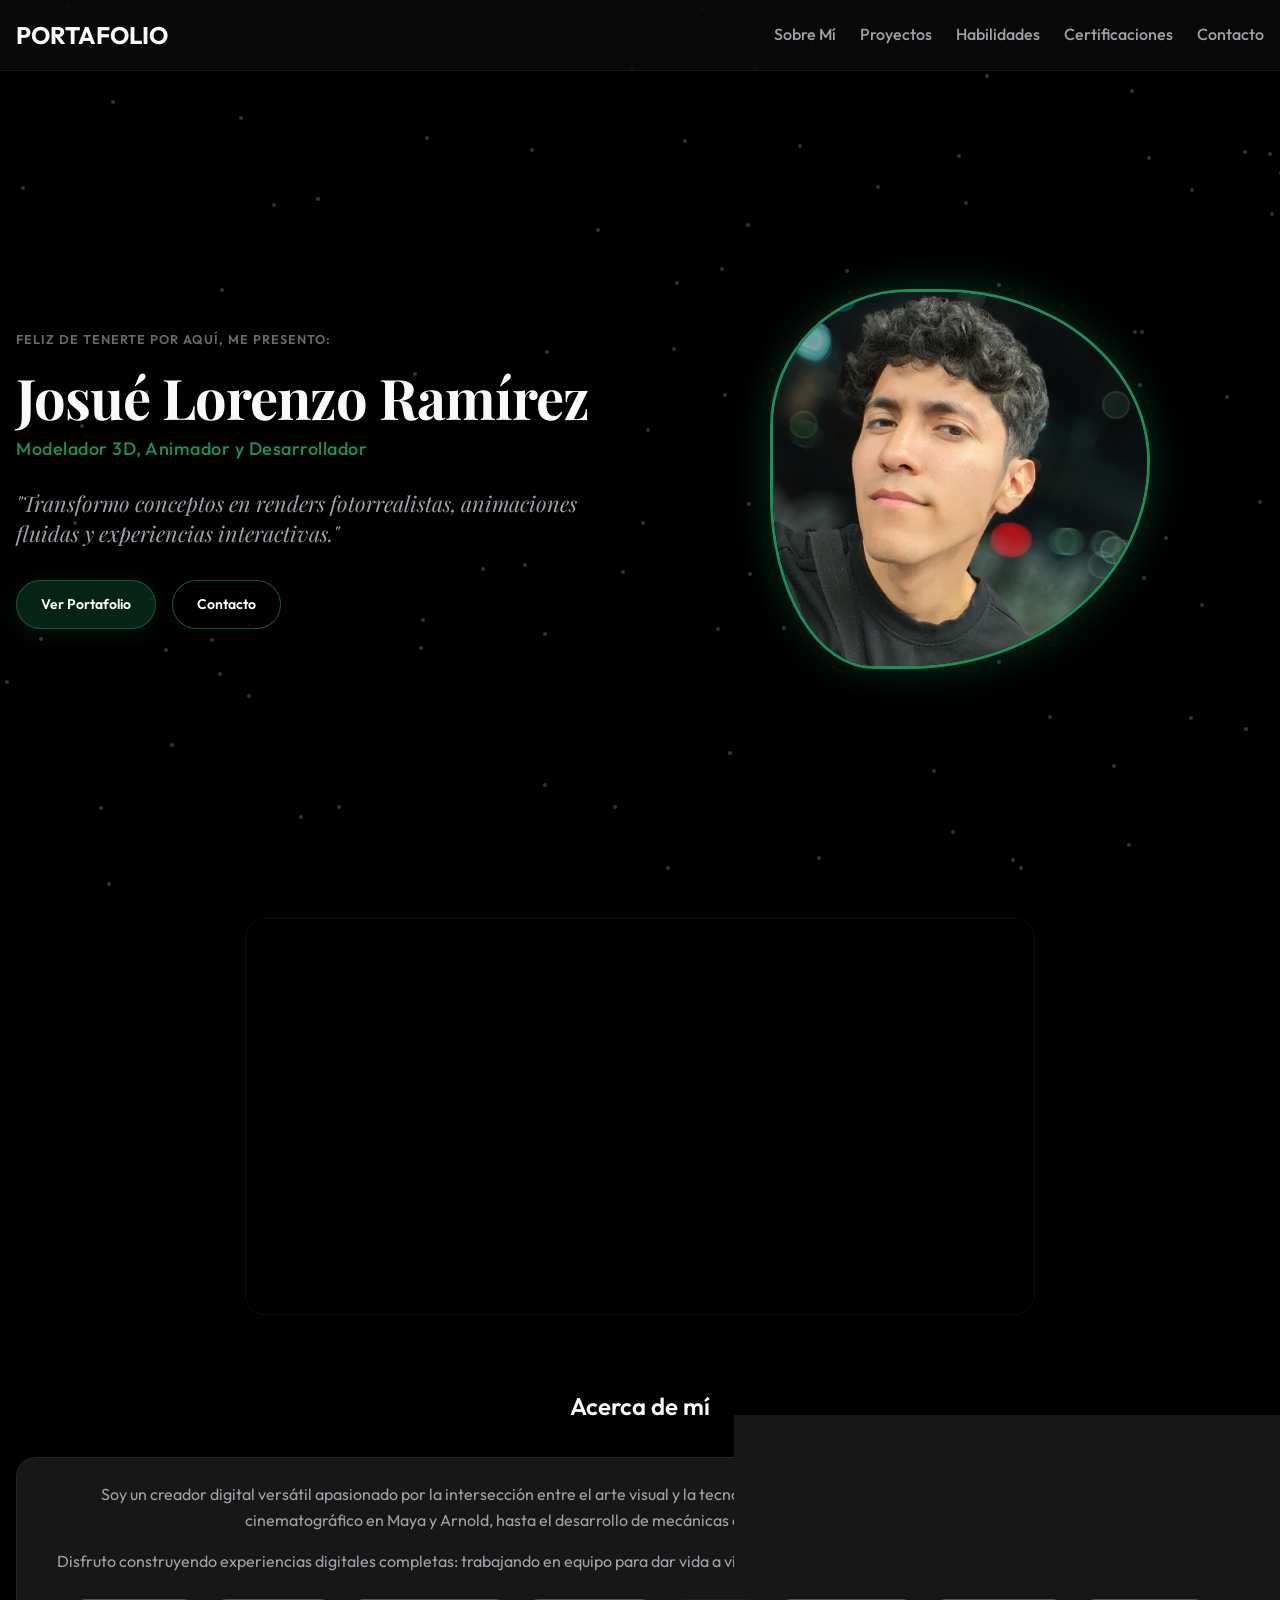
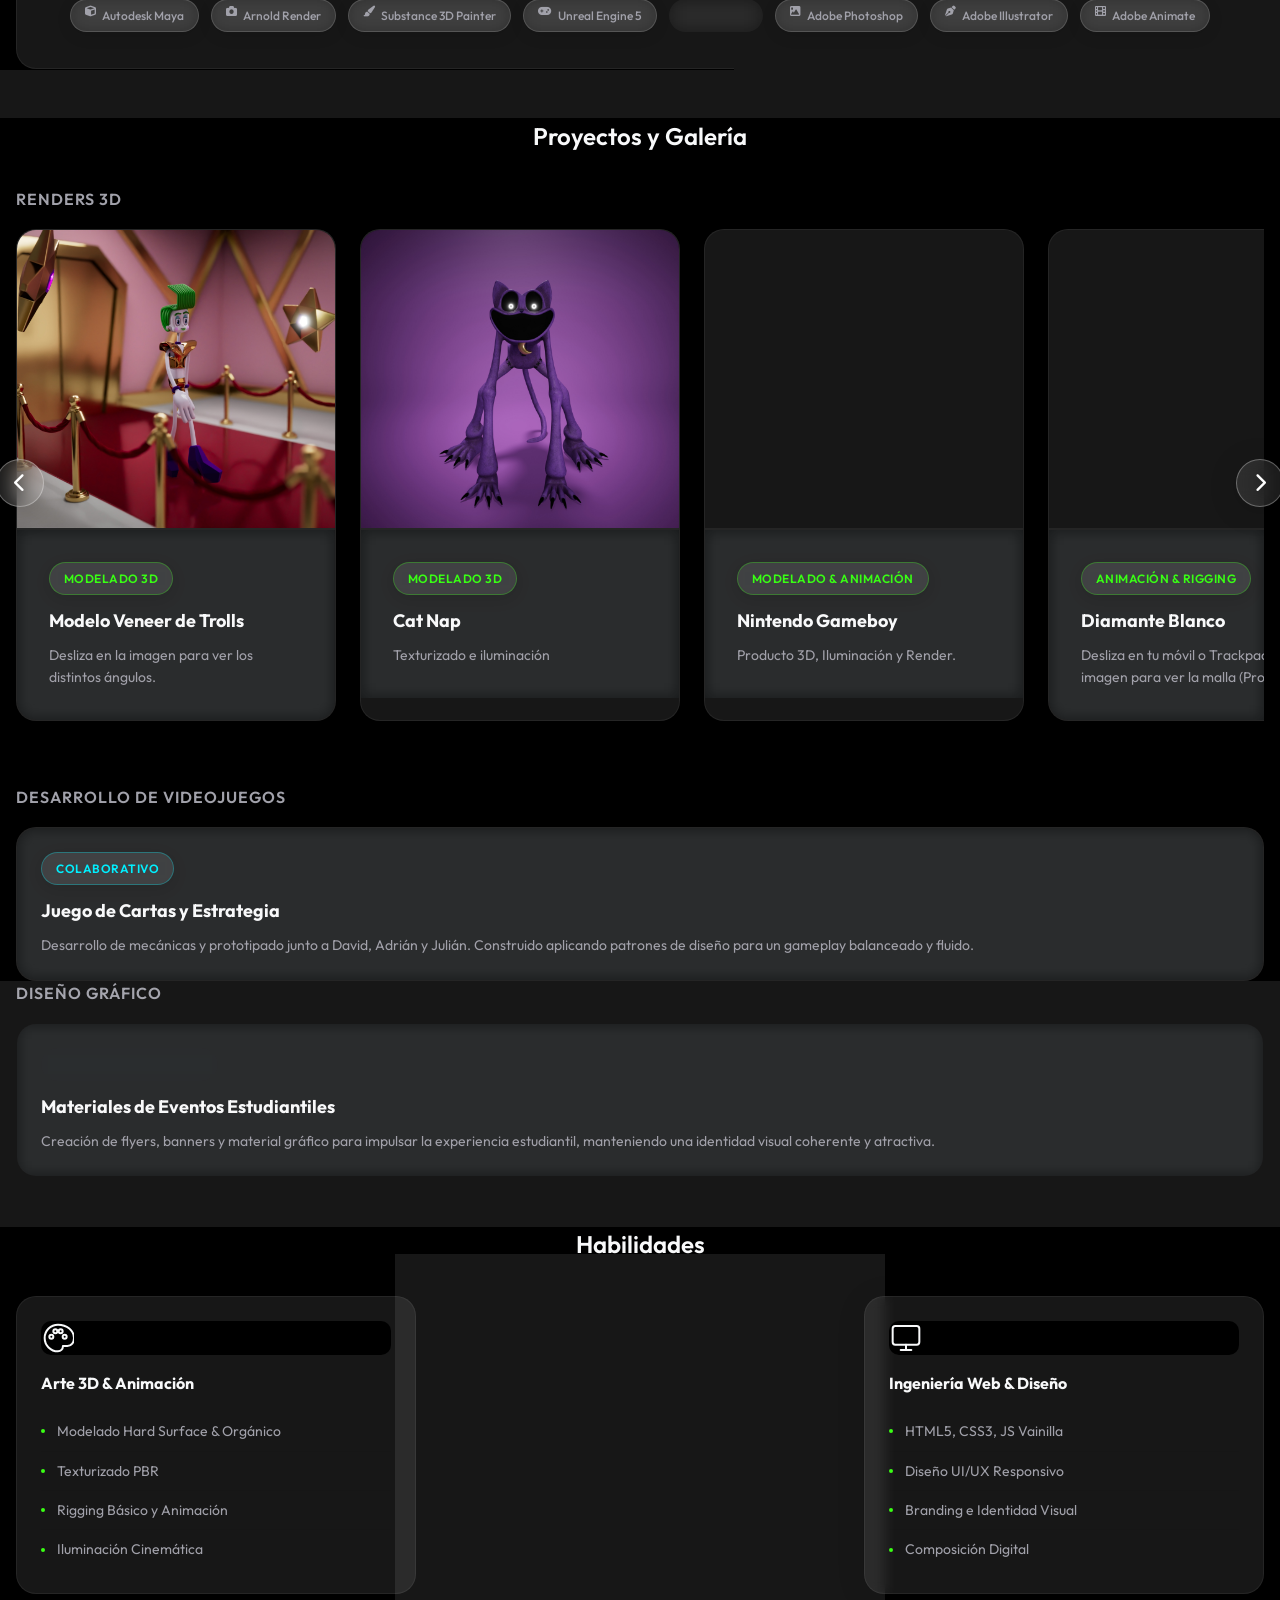
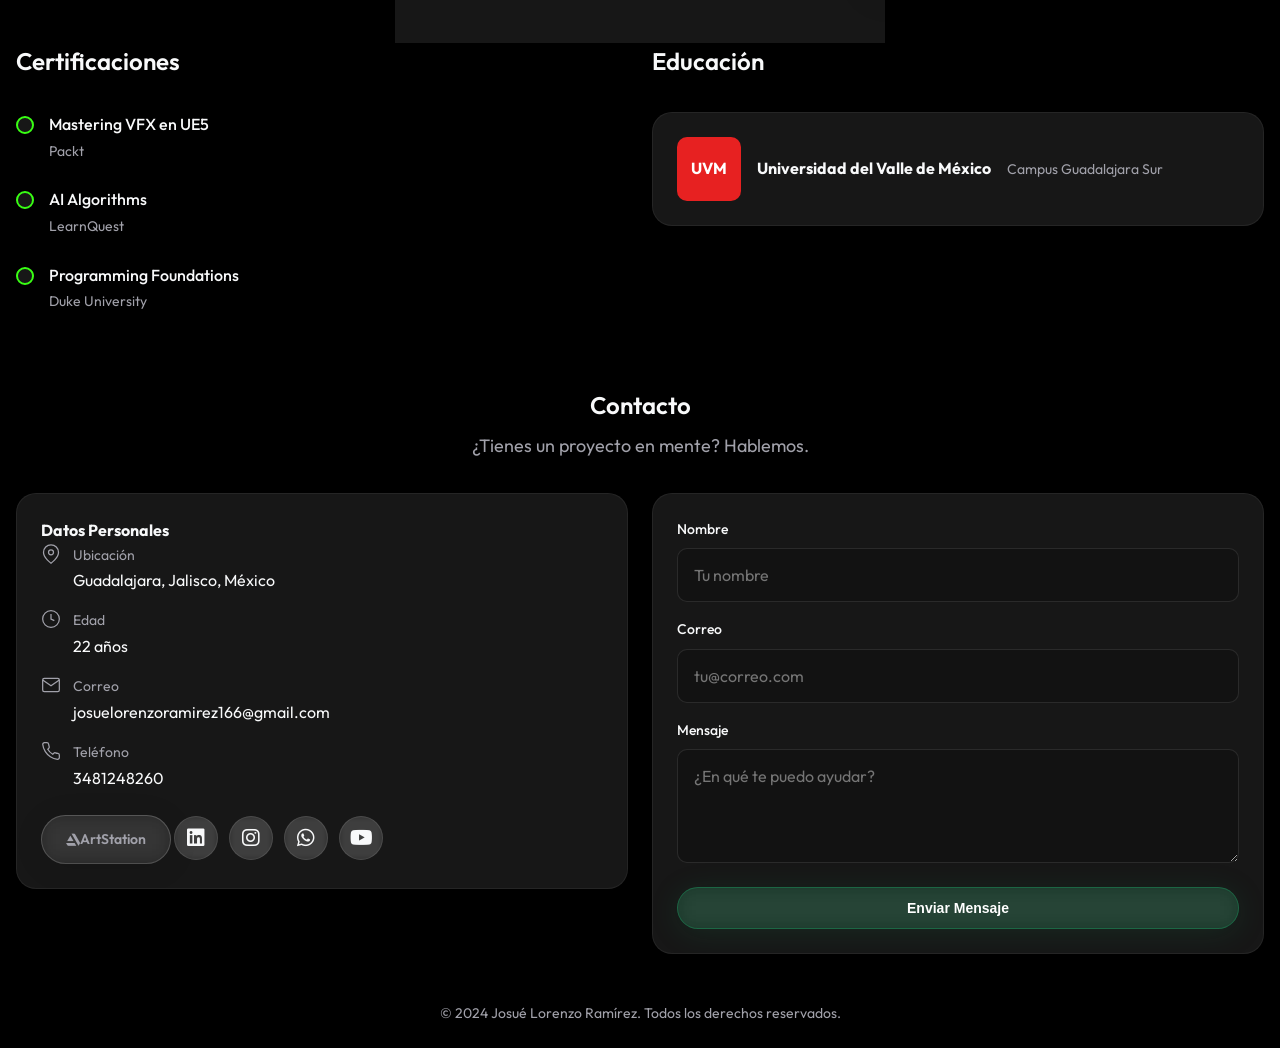
==== commit b744a255: "Cambio de foto de perfil" ====
--- a/index.html
+++ b/index.html
@@ -48,7 +48,7 @@
                 </div>
             </div>
             <div class="hero-visual">
-                <img src="Media/Profile photo/Foto de perfil 2.jpeg" alt="Foto de perfil de Josué Lorenzo"
+                <img src="Media/Profile photo/Foto de perfil 3.jpeg" alt="Foto de perfil de Josué Lorenzo"
                     class="profile-img">
             </div>
         </section>
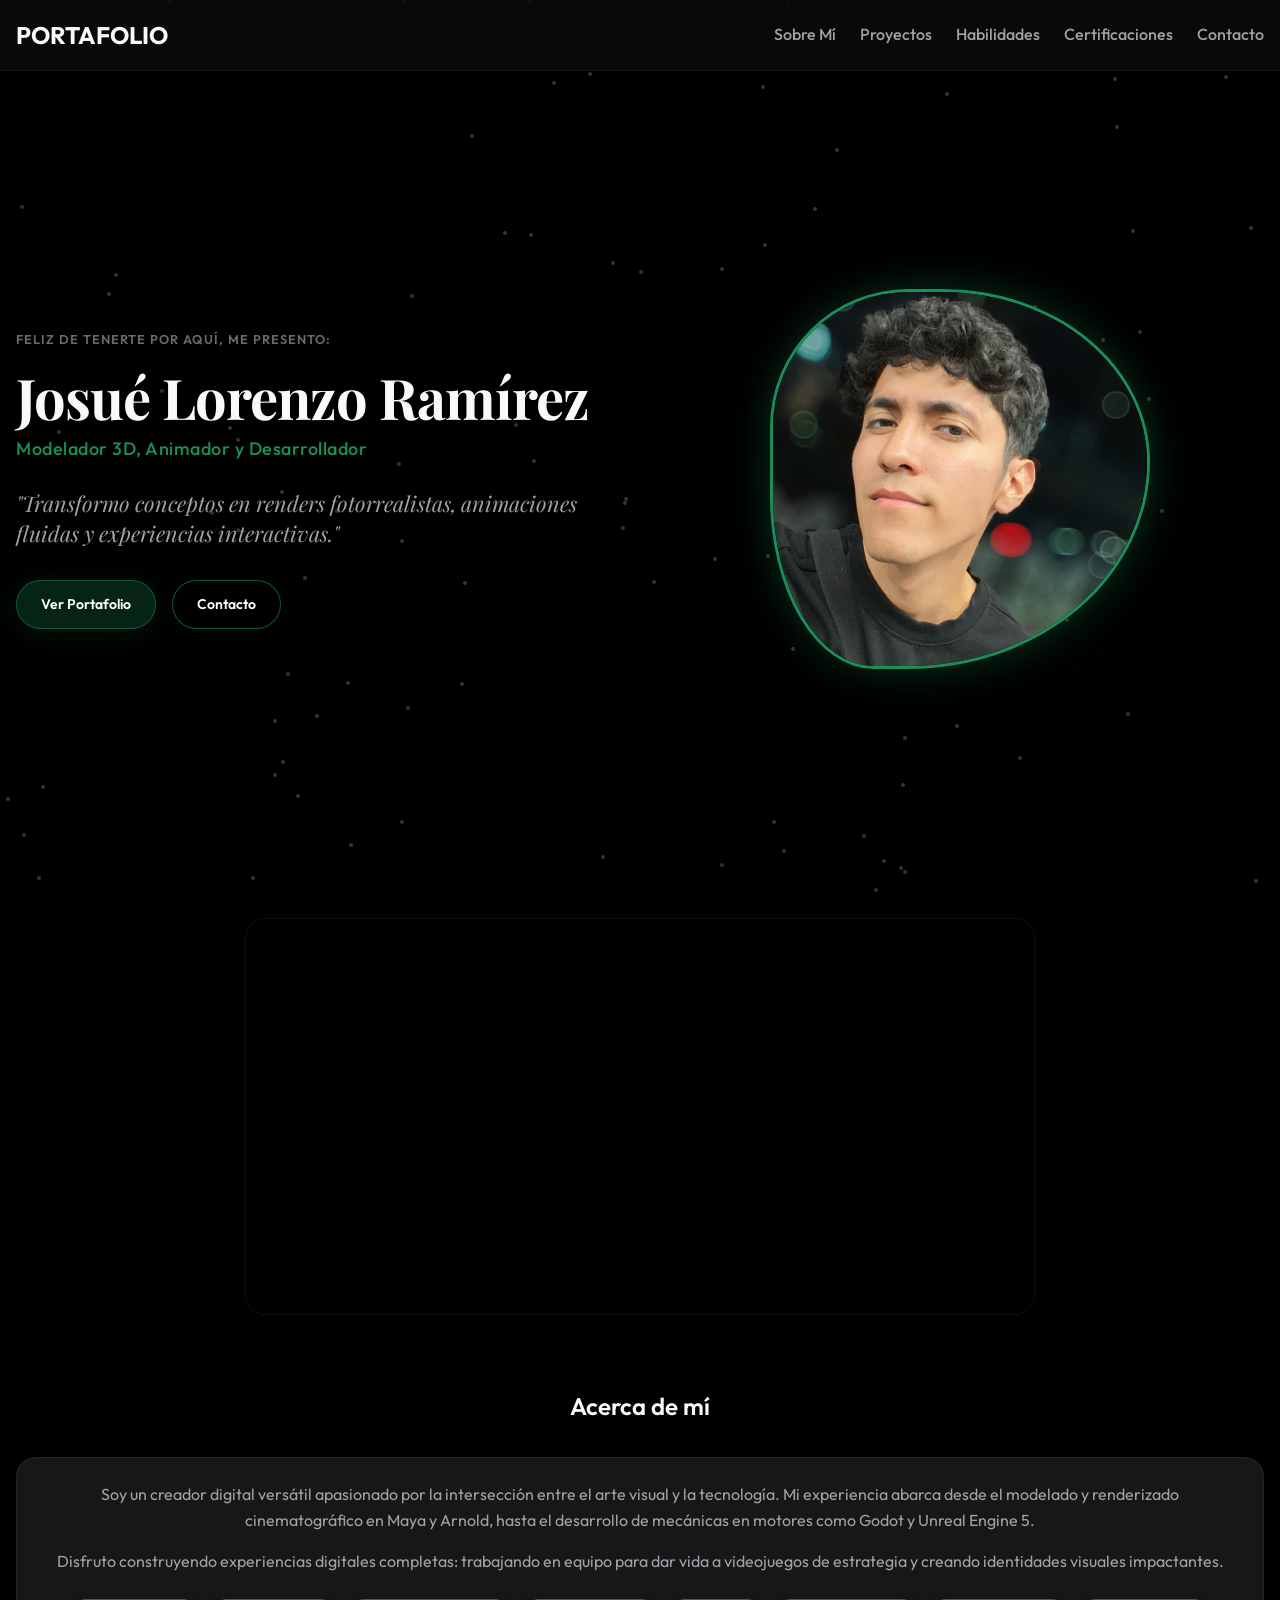
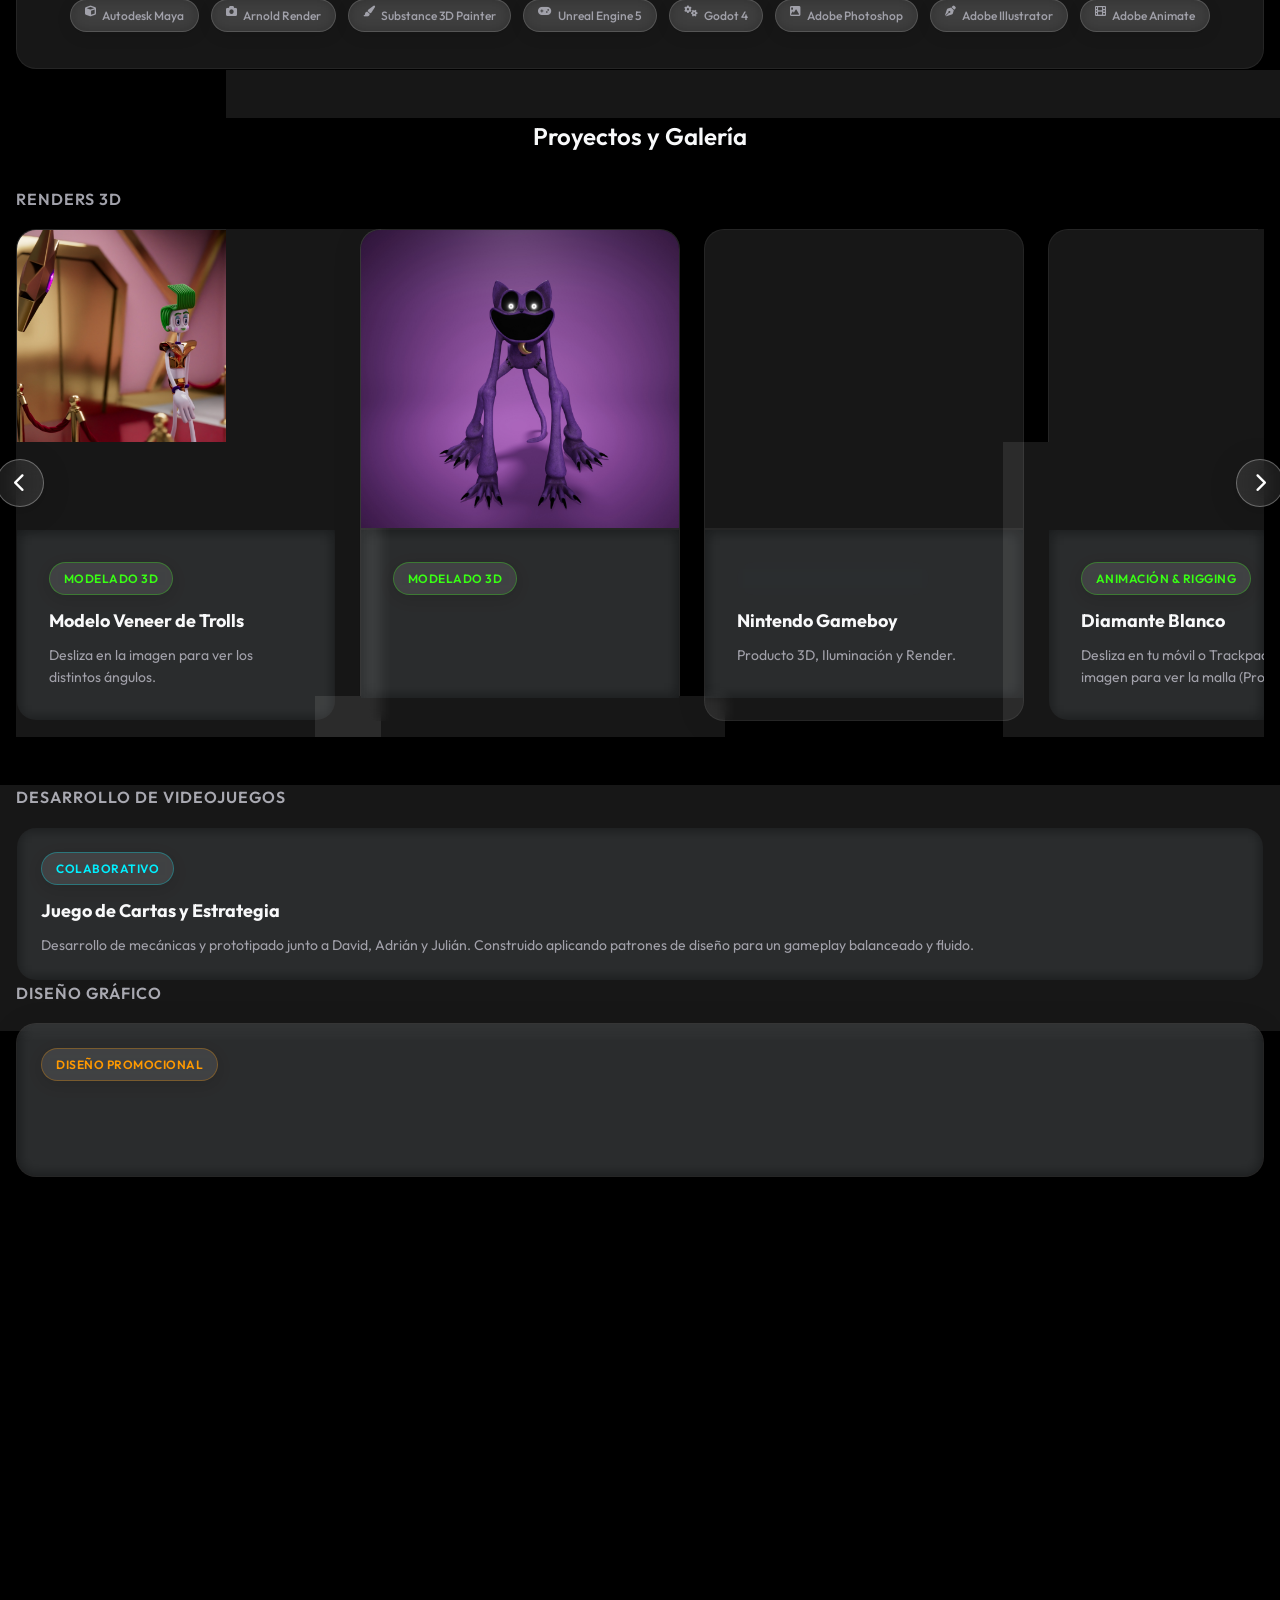
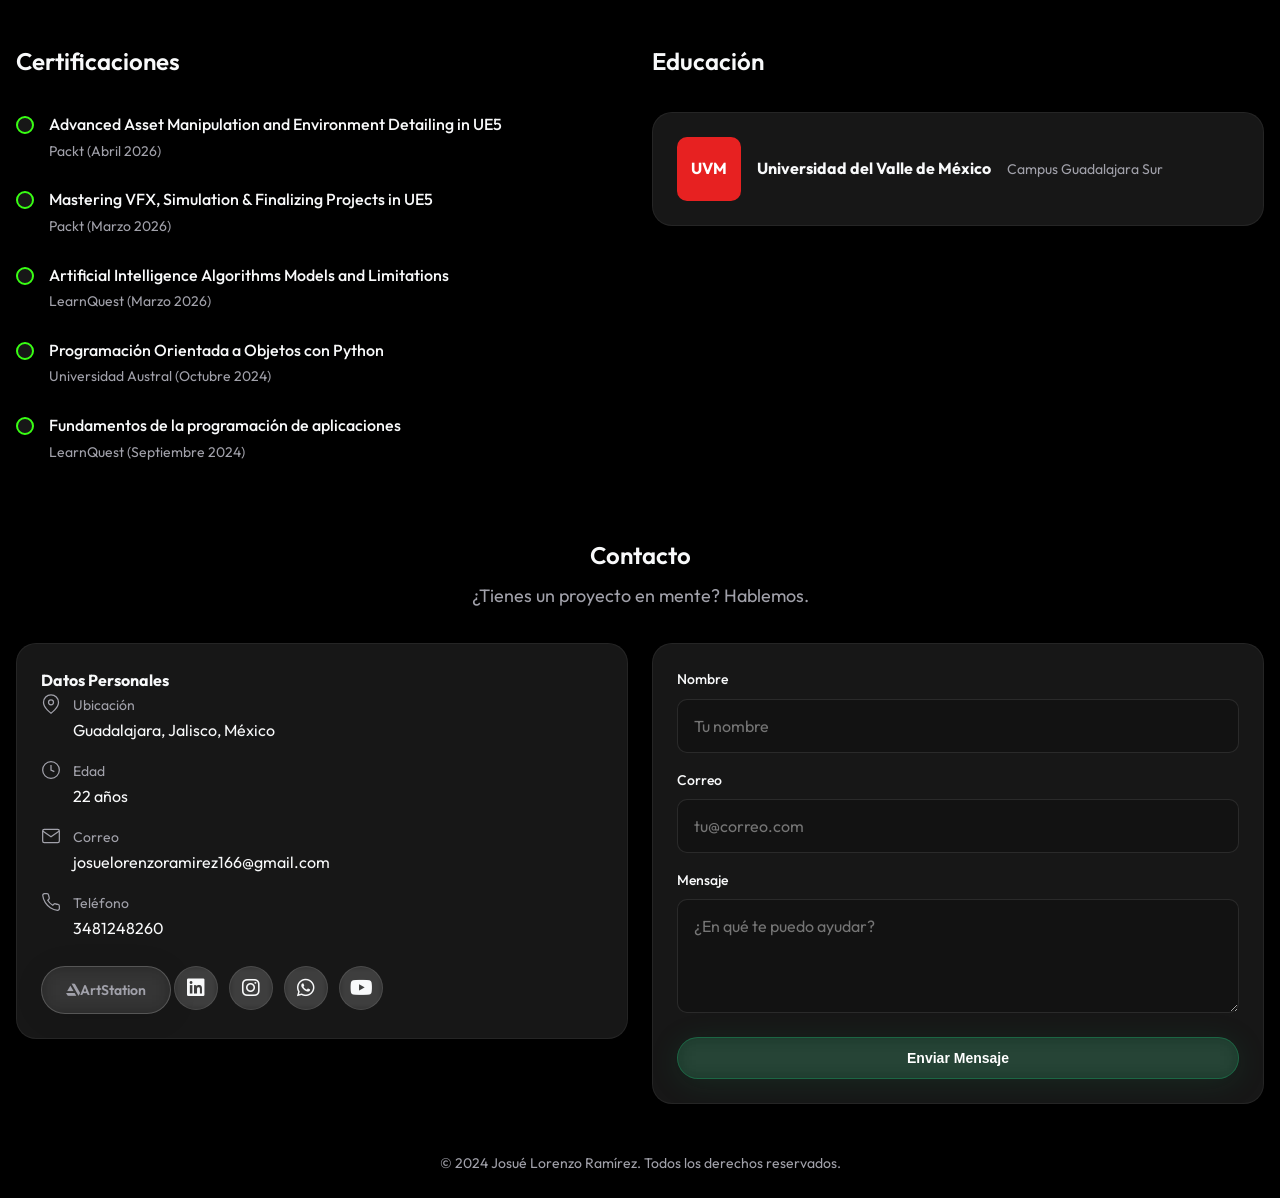
==== commit 61500a20: "Habilidades add" ====
--- a/index.html
+++ b/index.html
@@ -309,16 +309,24 @@
                     </div>
                     <ul class="timeline">
                         <li>
-                            <strong>Mastering VFX en UE5</strong>
-                            <span class="meta-label">Packt</span>
-                        </li>
-                        <li>
-                            <strong>AI Algorithms</strong>
-                            <span class="meta-label">LearnQuest</span>
-                        </li>
-                        <li>
-                            <strong>Programming Foundations</strong>
-                            <span class="meta-label">Duke University</span>
+                            <strong>Advanced Asset Manipulation and Environment Detailing in UE5</strong>
+                            <span class="meta-label">Packt (Abril 2026)</span>
+                        </li>
+                        <li>
+                            <strong>Mastering VFX, Simulation & Finalizing Projects in UE5</strong>
+                            <span class="meta-label">Packt (Marzo 2026)</span>
+                        </li>
+                        <li>
+                            <strong>Artificial Intelligence Algorithms Models and Limitations</strong>
+                            <span class="meta-label">LearnQuest (Marzo 2026)</span>
+                        </li>
+                        <li>
+                            <strong>Programación Orientada a Objetos con Python</strong>
+                            <span class="meta-label">Universidad Austral (Octubre 2024)</span>
+                        </li>
+                        <li>
+                            <strong>Fundamentos de la programación de aplicaciones</strong>
+                            <span class="meta-label">LearnQuest (Septiembre 2024)</span>
                         </li>
                     </ul>
                 </div>
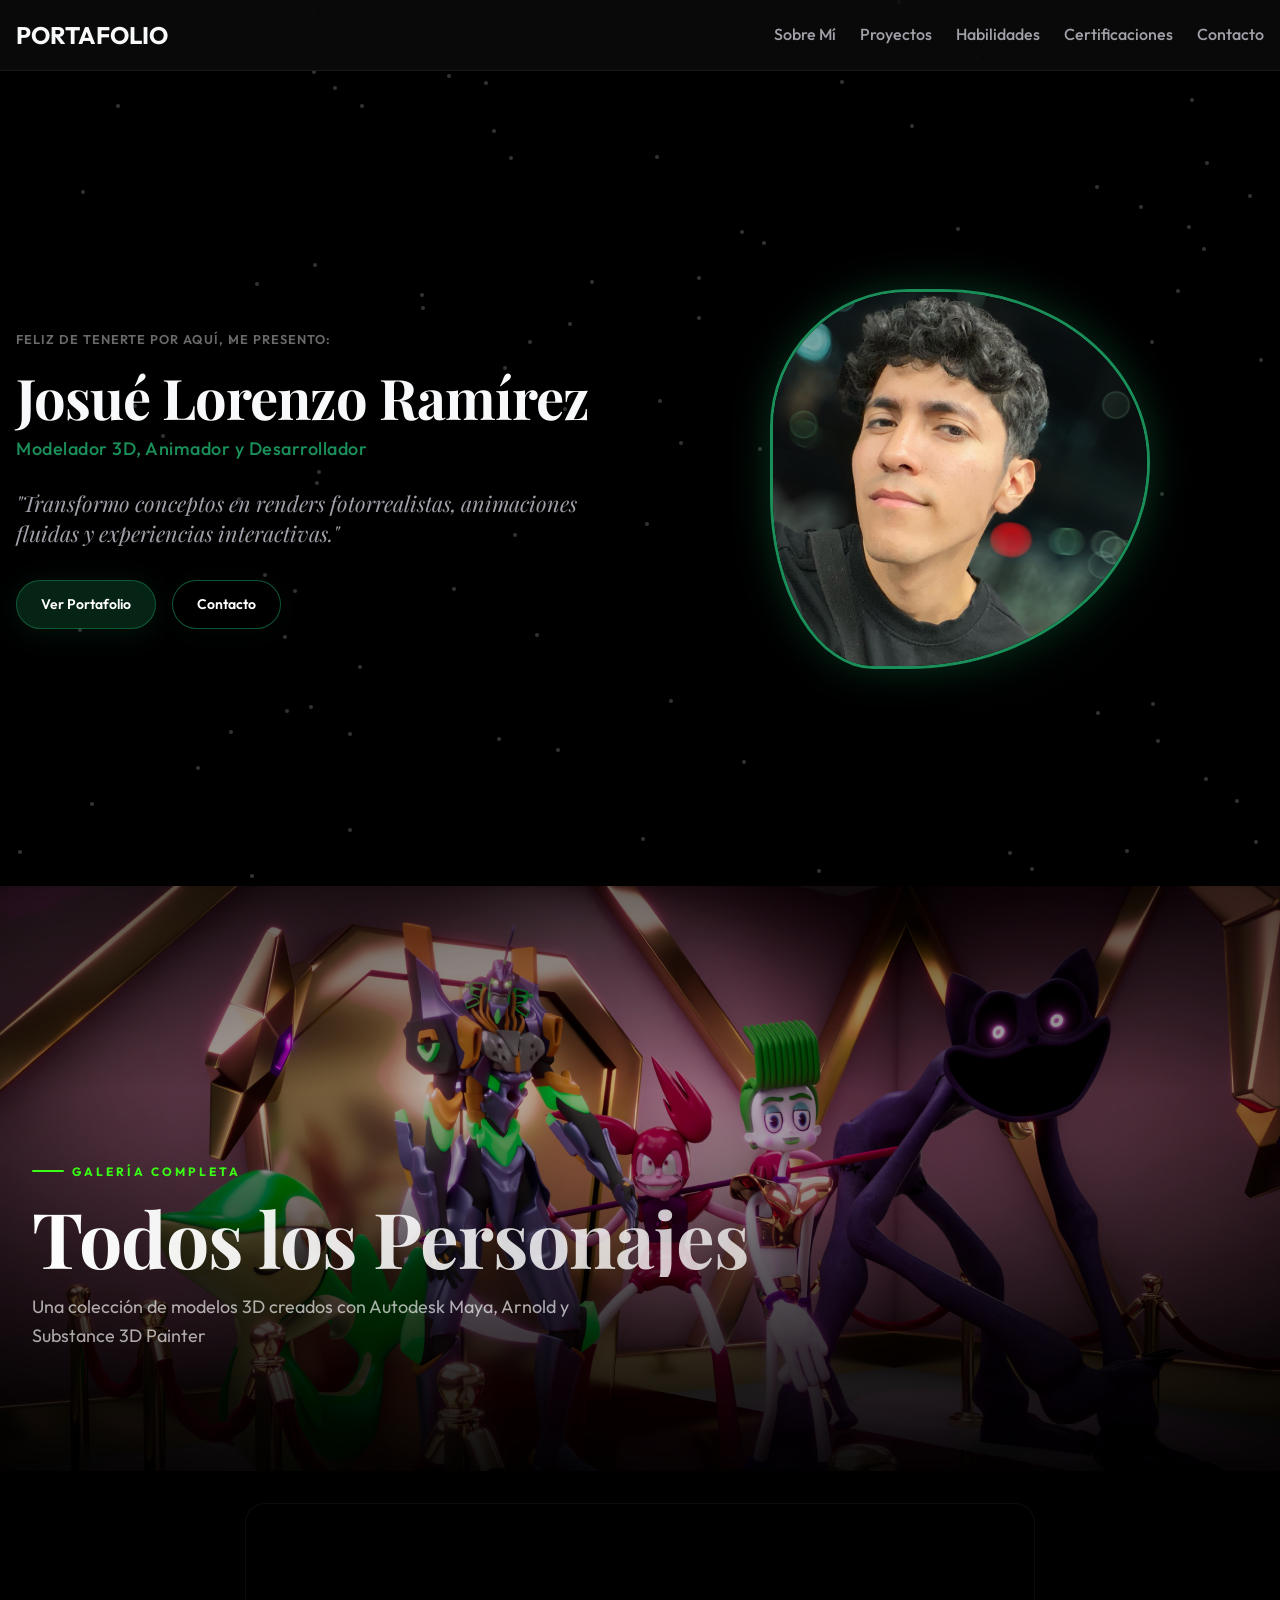
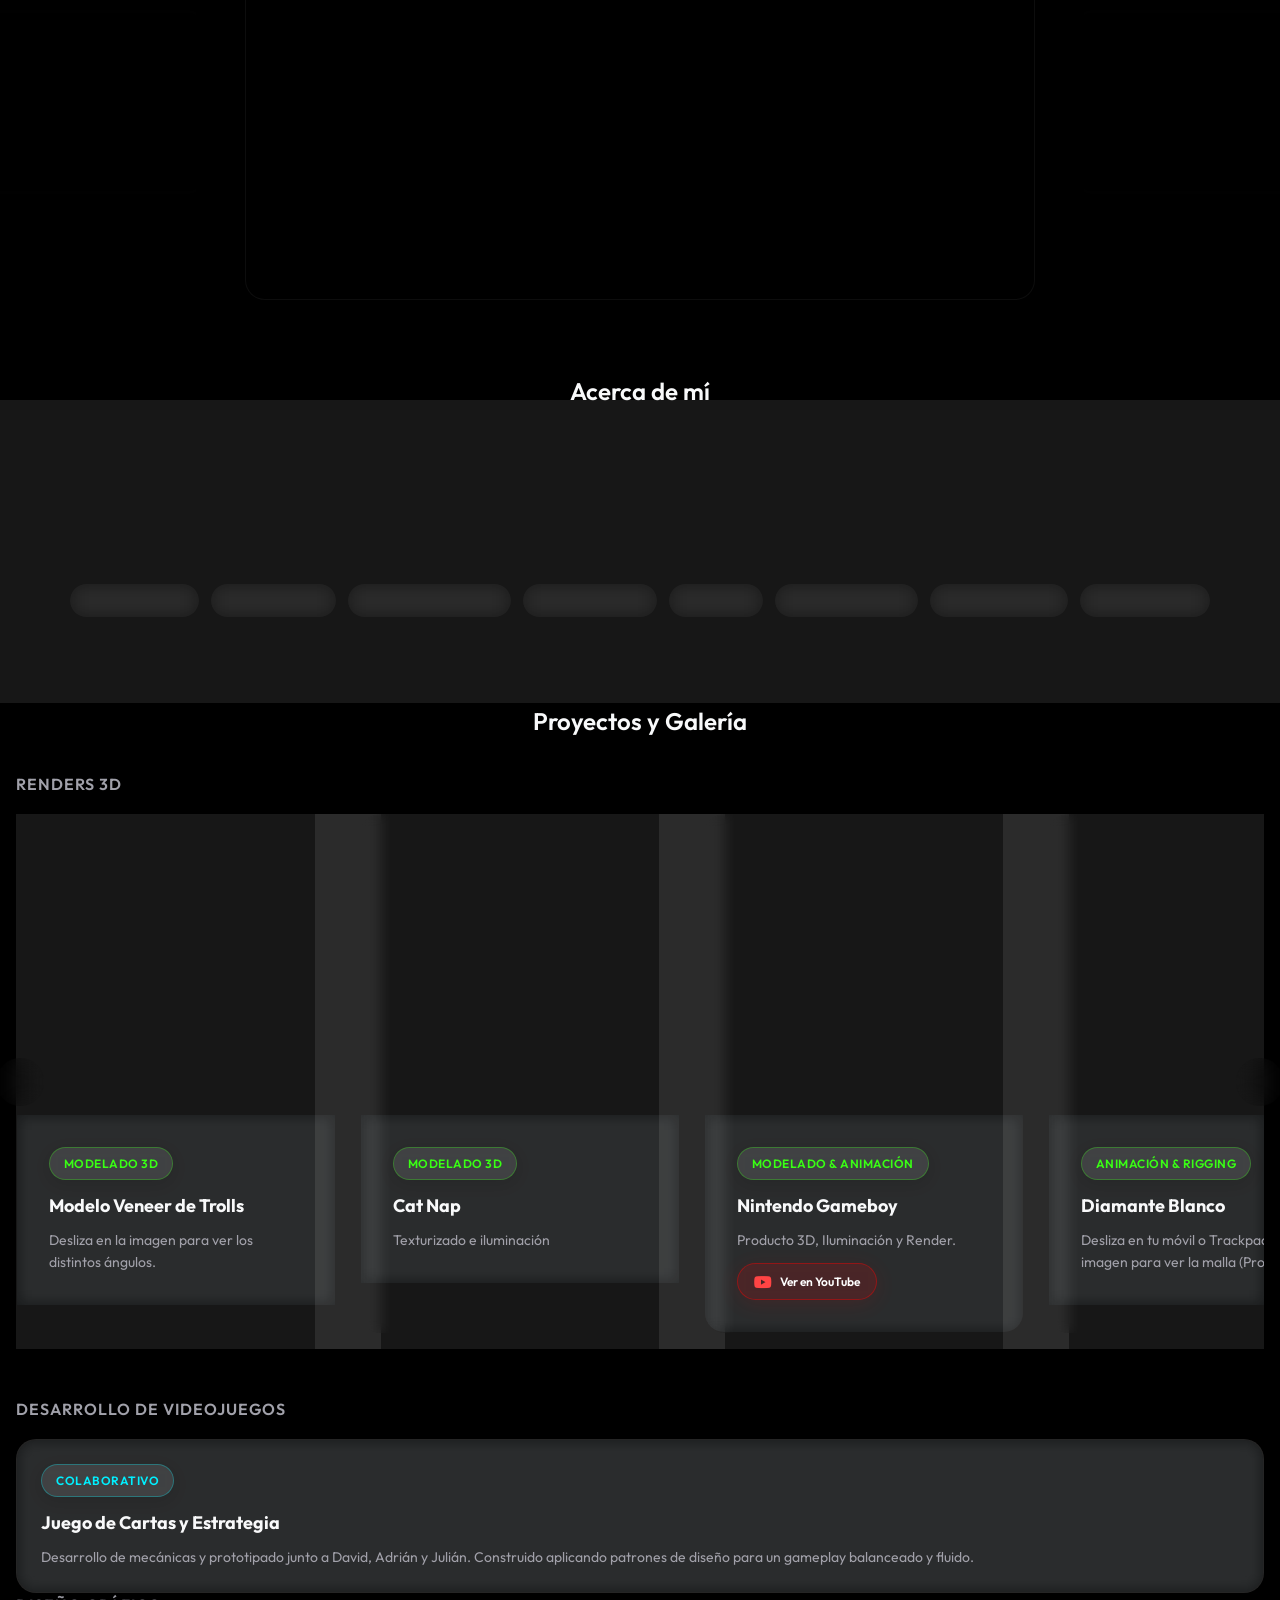
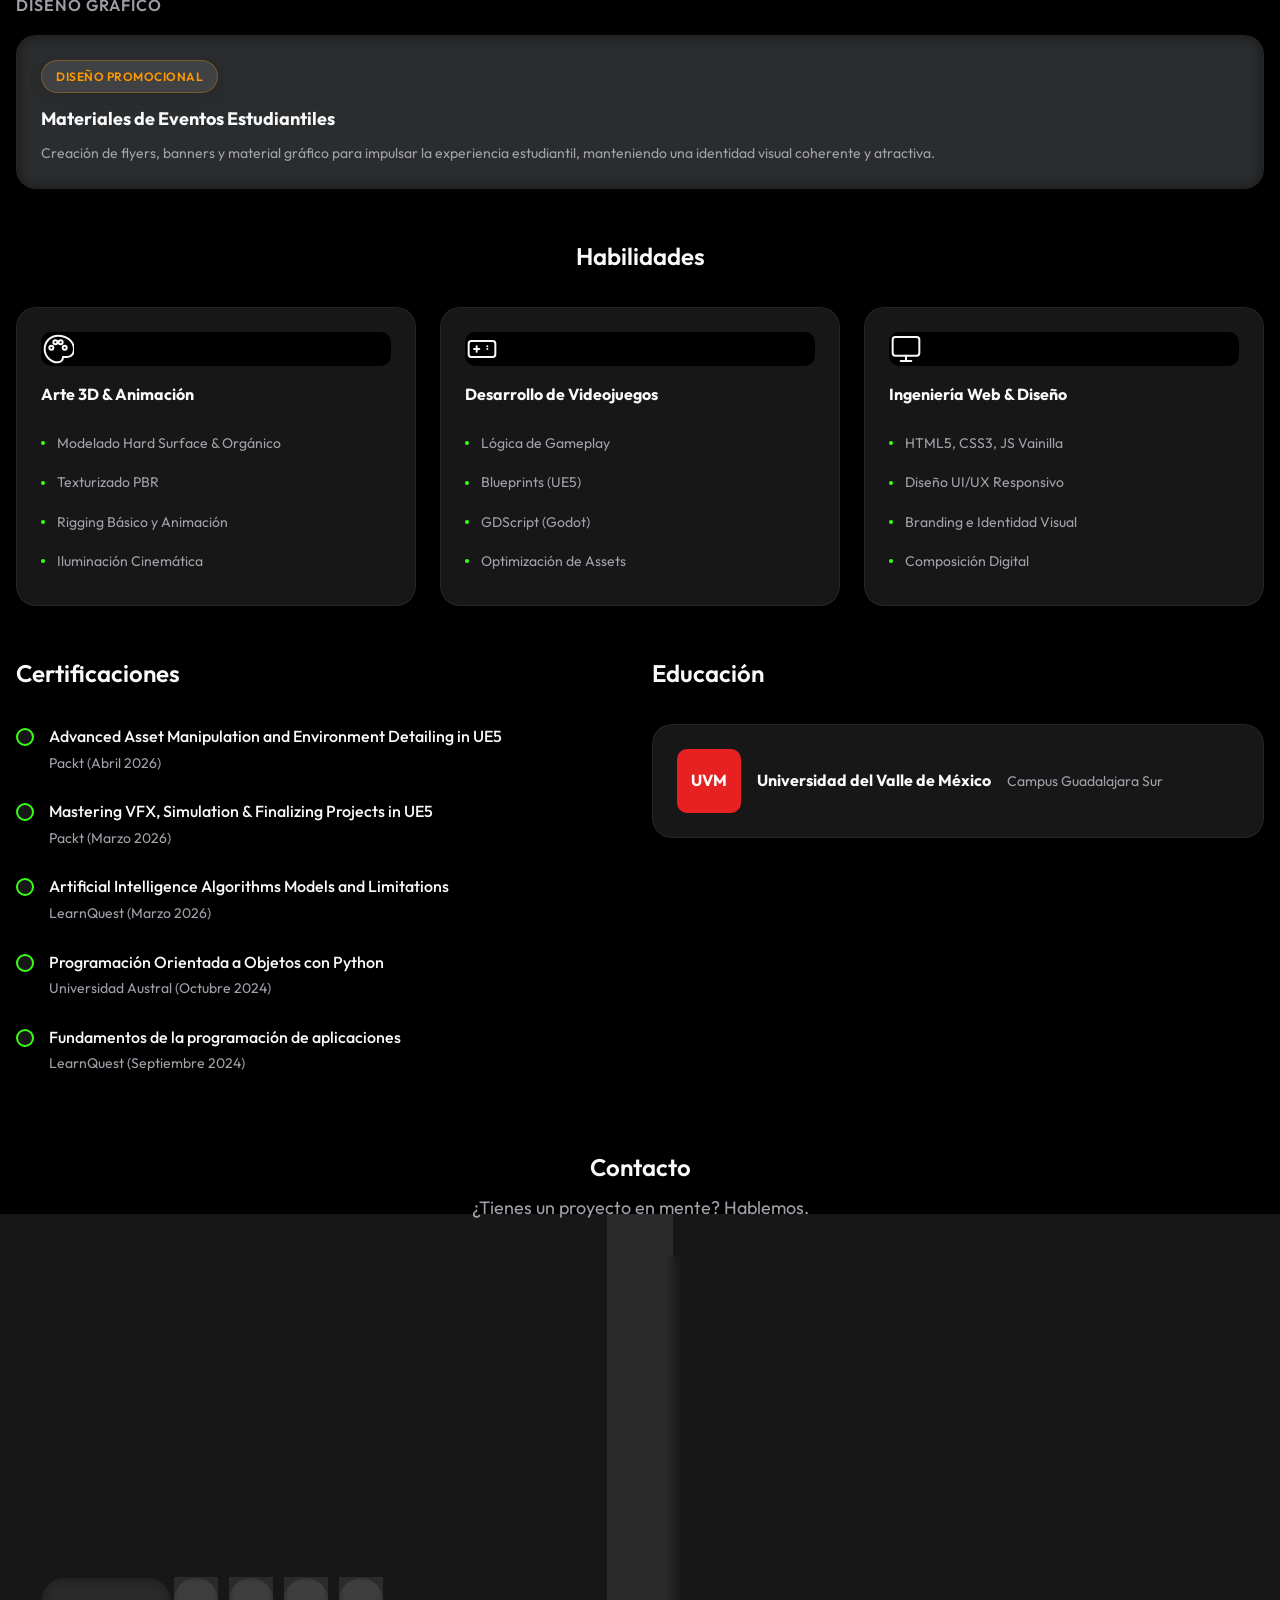
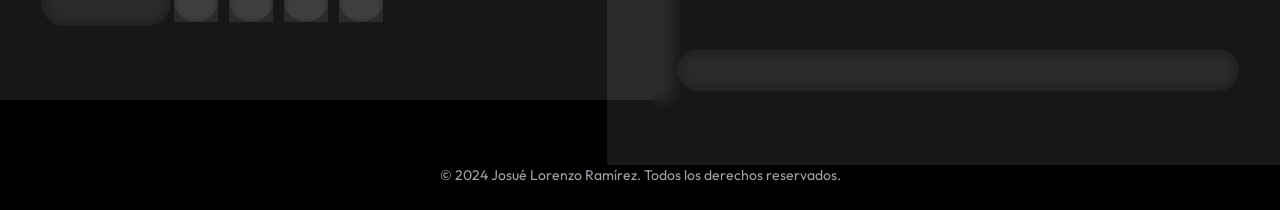
==== commit 9d72d8d4: "feat: update profile image to version 3 in index.html" ====
--- a/index.html
+++ b/index.html
@@ -53,6 +53,23 @@
             </div>
         </section>
 
+        <!-- ALL CHARACTERS SHOWCASE SECTION -->
+        <section id="all-characters" class="all-characters-section" aria-label="Galería de personajes 3D">
+            <figure class="characters-banner">
+                <img src="Media/Images/All Characters.jpg"
+                    alt="Colección completa de personajes 3D modelados por Josué Lorenzo: VNR, Cat Nap, Gameboy, Diamante Blanco, Lana Funko, Sinvi, Spinel y Mommy Long Legs"
+                    class="characters-banner__img" loading="eager" width="1920" height="1080">
+                <div class="characters-banner__overlay" aria-hidden="true"></div>
+                <figcaption class="characters-banner__caption">
+                    <span class="characters-banner__eyebrow">Galería Completa</span>
+                    <h2 class="characters-banner__title">Todos los Personajes</h2>
+                    <p class="characters-banner__subtitle">Una colección de modelos 3D creados con Autodesk Maya, Arnold
+                        y Substance 3D Painter</p>
+                    <a href="#portfolio" class="btn btn-primary characters-banner__cta">Ver Proyectos</a>
+                </figcaption>
+            </figure>
+        </section>
+
         <!-- FEATURED VIDEO SECTION -->
         <section id="featured-video" class="section featured-video-section animate-on-scroll">
             <div class="video-showcase">
@@ -143,6 +160,13 @@
                             <span class="badge badge-accent">Modelado & Animación</span>
                             <h4>Nintendo Gameboy</h4>
                             <p class="meta-label">Producto 3D, Iluminación y Render.</p>
+                            <a href="https://youtu.be/krKyND85qVk?si=BsB4JTmD54aYHFDv"
+                               target="_blank"
+                               rel="noopener noreferrer"
+                               class="btn btn-youtube"
+                               aria-label="Ver Nintendo Gameboy en YouTube">
+                                <i class="fab fa-youtube"></i> Ver en YouTube
+                            </a>
                         </div>
                     </article>
 
@@ -204,6 +228,21 @@
                             <span class="badge badge-accent">Modelado 3D</span>
                             <h4>Mommy Long Legs</h4>
                             <p class="meta-label">Recreación 3D del personaje.</p>
+                        </div>
+                    </article>
+
+                    <!-- EVA001 -->
+                    <article class="card project-card carousel-item glow-blue">
+                        <div class="inner-carousel">
+                            <img src="Media/Images/EVA001.png" alt="EVA001 Render principal" class="inner-item"
+                                loading="lazy">
+                            <img src="Media/Images/EVA001_(2).png" alt="EVA001 Render alternativo" class="inner-item"
+                                loading="lazy">
+                        </div>
+                        <div class="card-content">
+                            <span class="badge badge-accent">Modelado 3D</span>
+                            <h4>EVA001</h4>
+                            <p class="meta-label">Desliza sobre la imagen para ver el segundo ángulo.</p>
                         </div>
                     </article>
                 </div>
--- a/styles.css
+++ b/styles.css
@@ -267,6 +267,30 @@
     color: #ffffff;
     border-color: rgba(255, 255, 255, 0.5);
     background: rgba(255, 255, 255, 0.15);
+}
+
+.btn-youtube {
+    background: rgba(255, 0, 0, 0.15);
+    border-color: rgba(255, 0, 0, 0.4);
+    color: #ffffff;
+    box-shadow: 0 4px 20px rgba(255, 0, 0, 0.1);
+    gap: var(--space-2);
+    margin-top: var(--space-3);
+    font-size: var(--fs-xs);
+    padding: var(--space-2) var(--space-4);
+}
+
+.btn-youtube i {
+    font-size: 1rem;
+    color: #ff4444;
+}
+
+.btn-youtube:hover {
+    background: rgba(255, 0, 0, 0.3);
+    border-color: rgba(255, 0, 0, 0.8);
+    box-shadow: 0 6px 24px rgba(255, 0, 0, 0.25);
+    transform: translateY(-2px);
+    color: #ffffff;
 }
 
 .w-100 {
@@ -580,6 +604,163 @@
 
     .hero-visual {
         order: -1;
+    }
+}
+
+/* ==========================================================================
+   ALL CHARACTERS SHOWCASE BANNER
+   ========================================================================== */
+.all-characters-section {
+    width: 100%;
+    overflow: hidden;
+    margin: 0;
+    padding: 0;
+}
+
+.characters-banner {
+    position: relative;
+    margin: 0;
+    /* Full-bleed: no max-width constraint */
+    width: 100%;
+    min-height: 65vh;
+    display: flex;
+    align-items: flex-end;
+    overflow: hidden;
+}
+
+.characters-banner__img {
+    position: absolute;
+    inset: 0;
+    width: 100%;
+    height: 100%;
+    object-fit: cover;
+    object-position: center top;
+    /* Subtle zoom-in entrance animation */
+    animation: bannerZoomIn 1.2s cubic-bezier(0.22, 1, 0.36, 1) forwards;
+    will-change: transform;
+}
+
+@keyframes bannerZoomIn {
+    from {
+        transform: scale(1.08);
+        opacity: 0.6;
+    }
+    to {
+        transform: scale(1);
+        opacity: 1;
+    }
+}
+
+/* Multi-layer overlay: dark vignette + gradient from bottom */
+.characters-banner__overlay {
+    position: absolute;
+    inset: 0;
+    background:
+        radial-gradient(ellipse at center, rgba(0, 0, 0, 0.05) 0%, rgba(0, 0, 0, 0.45) 100%),
+        linear-gradient(
+            to top,
+            rgba(0, 0, 0, 0.92) 0%,
+            rgba(0, 0, 0, 0.55) 35%,
+            rgba(0, 0, 0, 0.1) 65%,
+            rgba(0, 0, 0, 0.35) 100%
+        );
+    pointer-events: none;
+}
+
+.characters-banner__caption {
+    position: relative;
+    z-index: 2;
+    width: 100%;
+    max-width: 1400px;
+    margin: 0 auto;
+    padding: var(--space-12) var(--space-8);
+    display: flex;
+    flex-direction: column;
+    align-items: flex-start;
+    gap: var(--space-4);
+    /* Fade-up entrance */
+    animation: captionFadeUp 1s 0.4s cubic-bezier(0.22, 1, 0.36, 1) both;
+}
+
+@keyframes captionFadeUp {
+    from {
+        opacity: 0;
+        transform: translateY(30px);
+    }
+    to {
+        opacity: 1;
+        transform: translateY(0);
+    }
+}
+
+.characters-banner__eyebrow {
+    font-size: var(--fs-xs);
+    font-weight: 700;
+    text-transform: uppercase;
+    letter-spacing: 3px;
+    color: var(--clr-accent-orange);
+    display: flex;
+    align-items: center;
+    gap: var(--space-2);
+}
+
+.characters-banner__eyebrow::before {
+    content: '';
+    display: inline-block;
+    width: 32px;
+    height: 2px;
+    background: var(--clr-accent-orange);
+    border-radius: 2px;
+}
+
+.characters-banner__title {
+    font-family: var(--font-serif);
+    font-size: clamp(2.4rem, 6vw, 5rem);
+    font-weight: 700;
+    color: var(--clr-text-main);
+    line-height: 1.05;
+    letter-spacing: -1px;
+    /* Neon accent underline via gradient */
+    background: linear-gradient(90deg, #ffffff 0%, rgba(255,255,255,0.75) 100%);
+    -webkit-background-clip: text;
+    background-clip: text;
+    -webkit-text-fill-color: transparent;
+    margin: 0;
+}
+
+.characters-banner__subtitle {
+    font-size: var(--fs-md);
+    color: rgba(255, 255, 255, 0.65);
+    max-width: 560px;
+    line-height: 1.6;
+    margin: 0;
+}
+
+.characters-banner__cta {
+    margin-top: var(--space-2);
+}
+
+@media (max-width: 768px) {
+    .characters-banner {
+        min-height: 55vh;
+    }
+
+    .characters-banner__caption {
+        padding: var(--space-8) var(--space-4);
+        align-items: center;
+        text-align: center;
+    }
+
+    .characters-banner__eyebrow {
+        justify-content: center;
+    }
+
+    .characters-banner__eyebrow::before {
+        display: none;
+    }
+
+    .characters-banner__subtitle {
+        max-width: 100%;
     }
 }
 
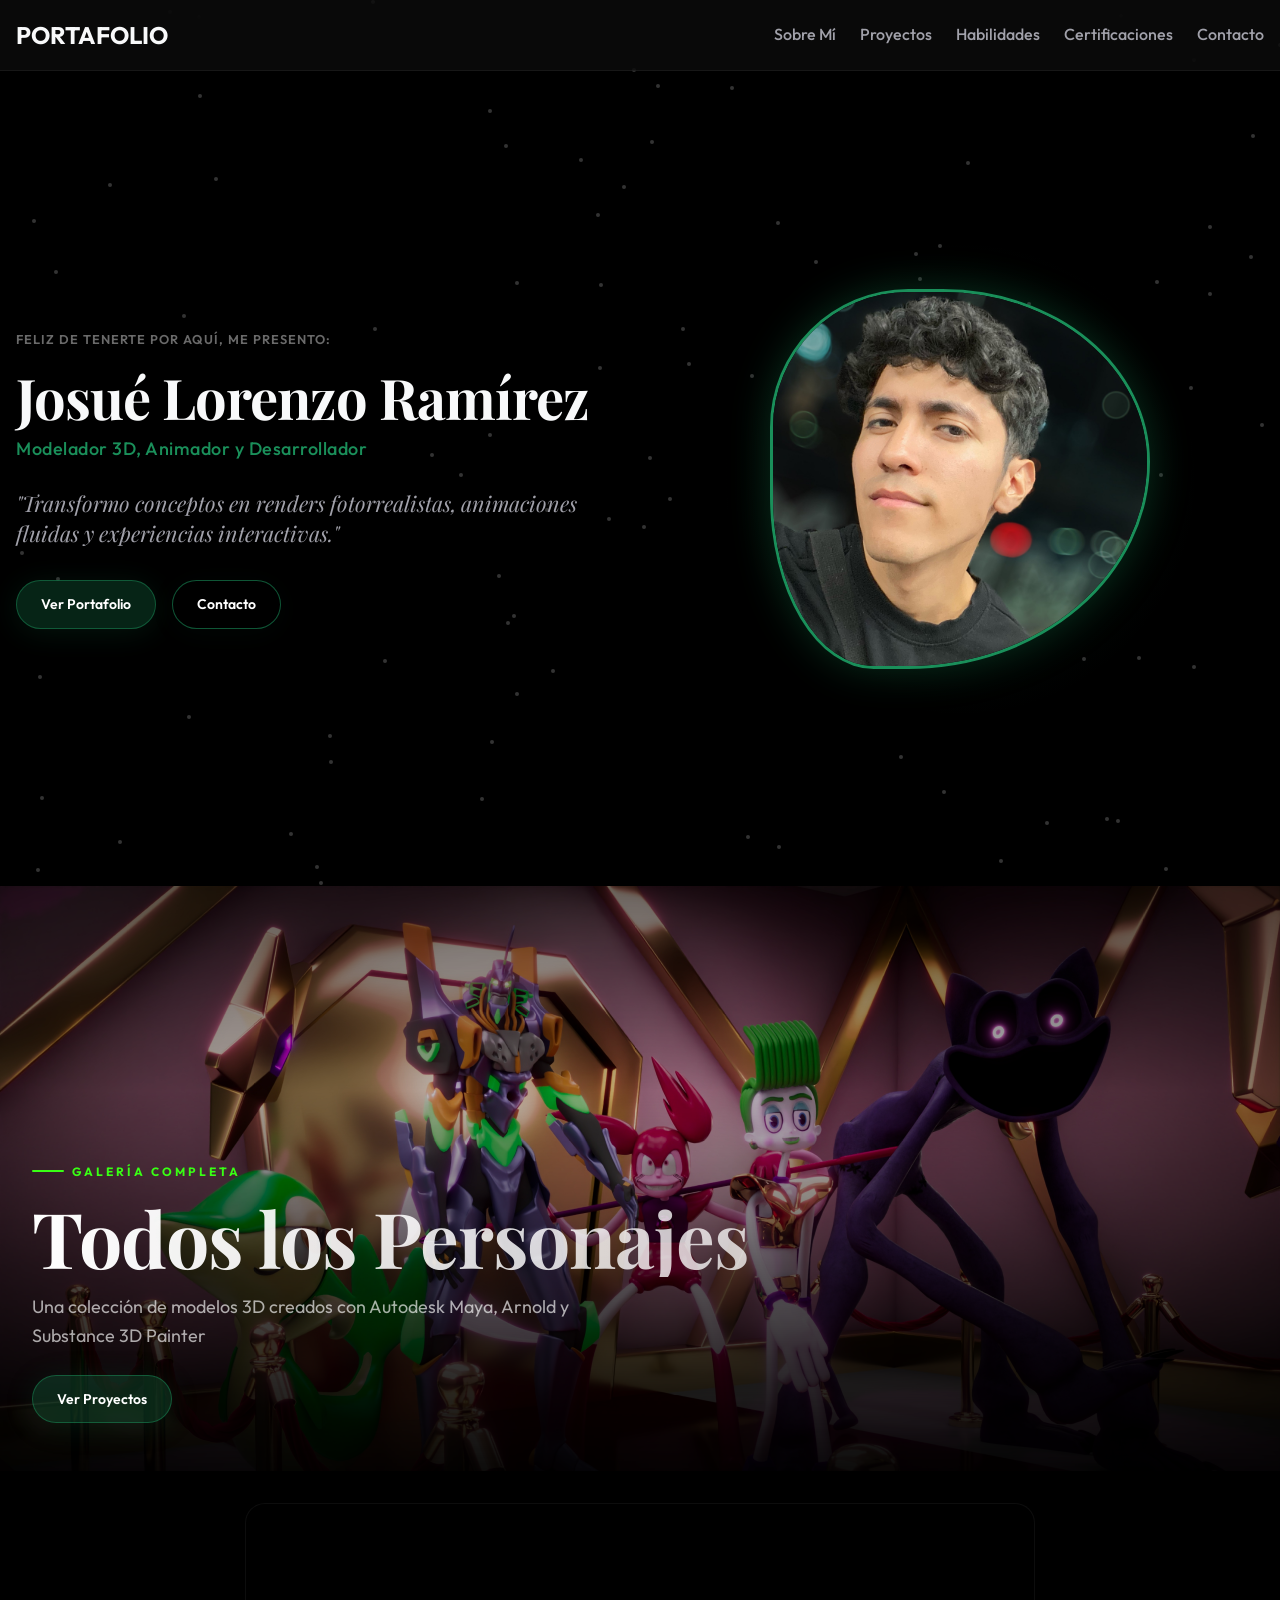
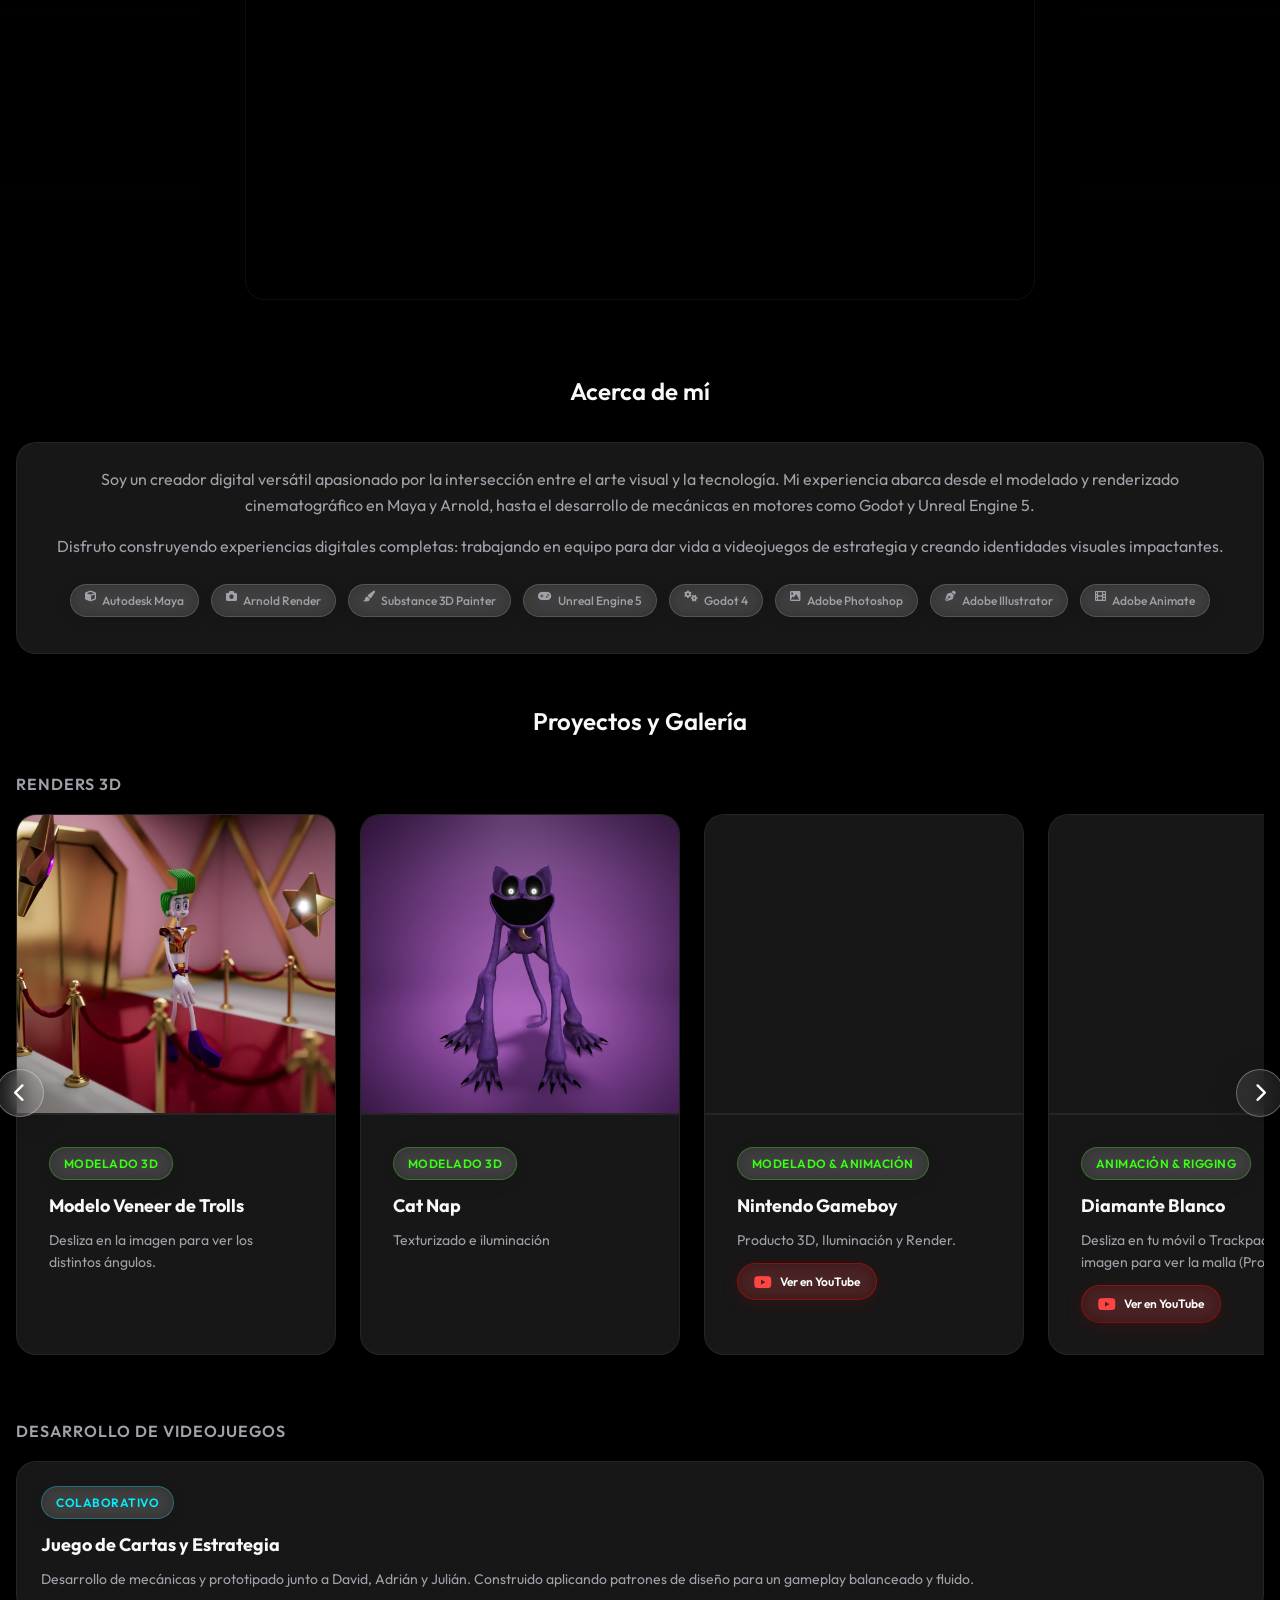
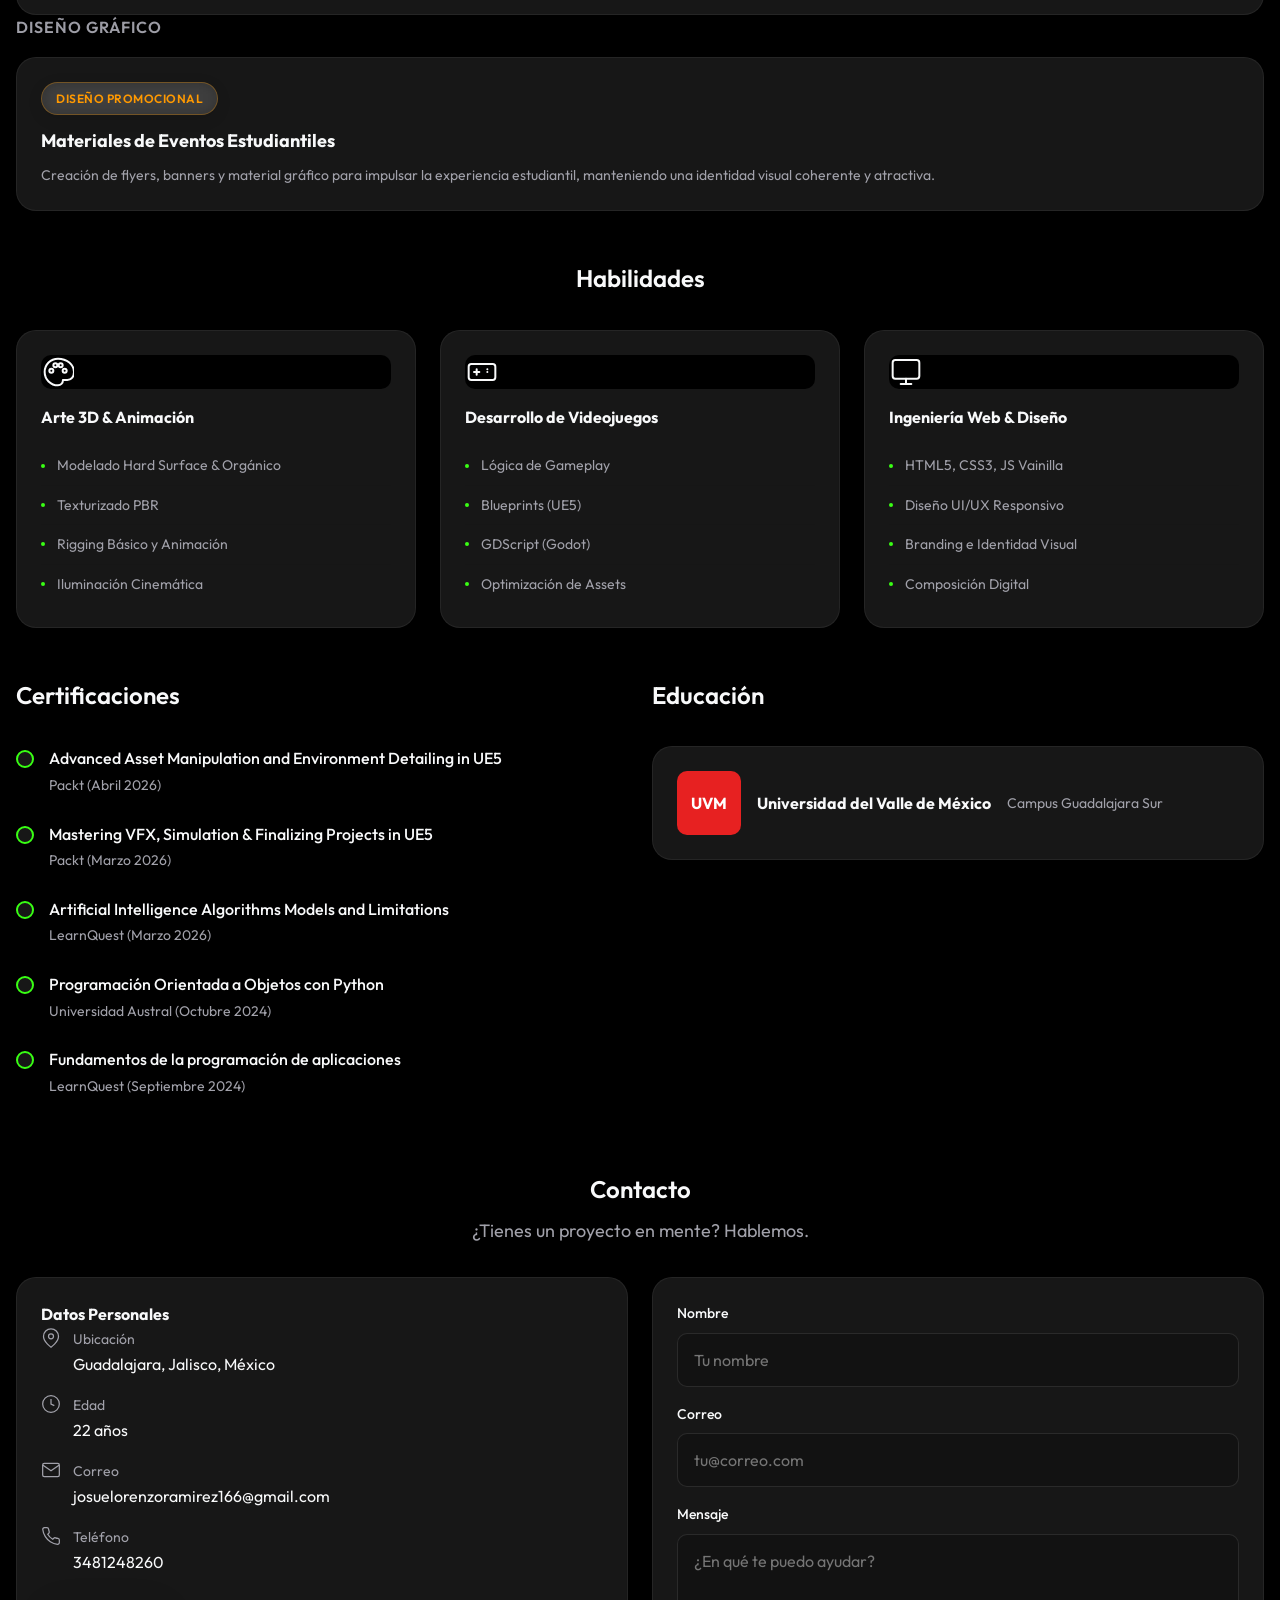
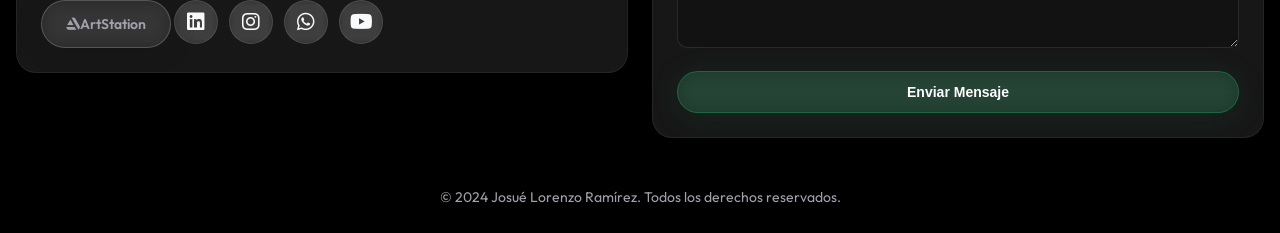
==== commit d4bf1a8d: "Añadi botones de youtube y imagen inicial" ====
--- a/index.html
+++ b/index.html
@@ -160,11 +160,9 @@
                             <span class="badge badge-accent">Modelado & Animación</span>
                             <h4>Nintendo Gameboy</h4>
                             <p class="meta-label">Producto 3D, Iluminación y Render.</p>
-                            <a href="https://youtu.be/krKyND85qVk?si=BsB4JTmD54aYHFDv"
-                               target="_blank"
-                               rel="noopener noreferrer"
-                               class="btn btn-youtube"
-                               aria-label="Ver Nintendo Gameboy en YouTube">
+                            <a href="https://youtu.be/krKyND85qVk?si=BsB4JTmD54aYHFDv" target="_blank"
+                                rel="noopener noreferrer" class="btn btn-youtube"
+                                aria-label="Ver Nintendo Gameboy en YouTube">
                                 <i class="fab fa-youtube"></i> Ver en YouTube
                             </a>
                         </div>
@@ -183,6 +181,10 @@
                             <h4>Diamante Blanco</h4>
                             <p class="meta-label">Desliza en tu móvil o Trackpad sobre la imagen para ver la malla
                                 (Proceso).</p>
+                            <a href="https://youtu.be/jqVvwmme5-g" target="_blank" rel="noopener noreferrer"
+                                class="btn btn-youtube" aria-label="Ver Diamante Blanco en YouTube">
+                                <i class="fab fa-youtube"></i> Ver en YouTube
+                            </a>
                         </div>
                     </article>
 
--- a/styles.css
+++ b/styles.css
@@ -1047,11 +1047,9 @@
 
 .card-content {
     padding: 10%;
-    background: rgba(0, 136, 255, 0.01);
+    background: rgba(0, 0, 0, 0);
     position: relative;
     z-index: 10;
-    backdrop-filter: blur(8px);
-    -webkit-backdrop-filter: blur(8px);
 }
 
 .card-content h4 {
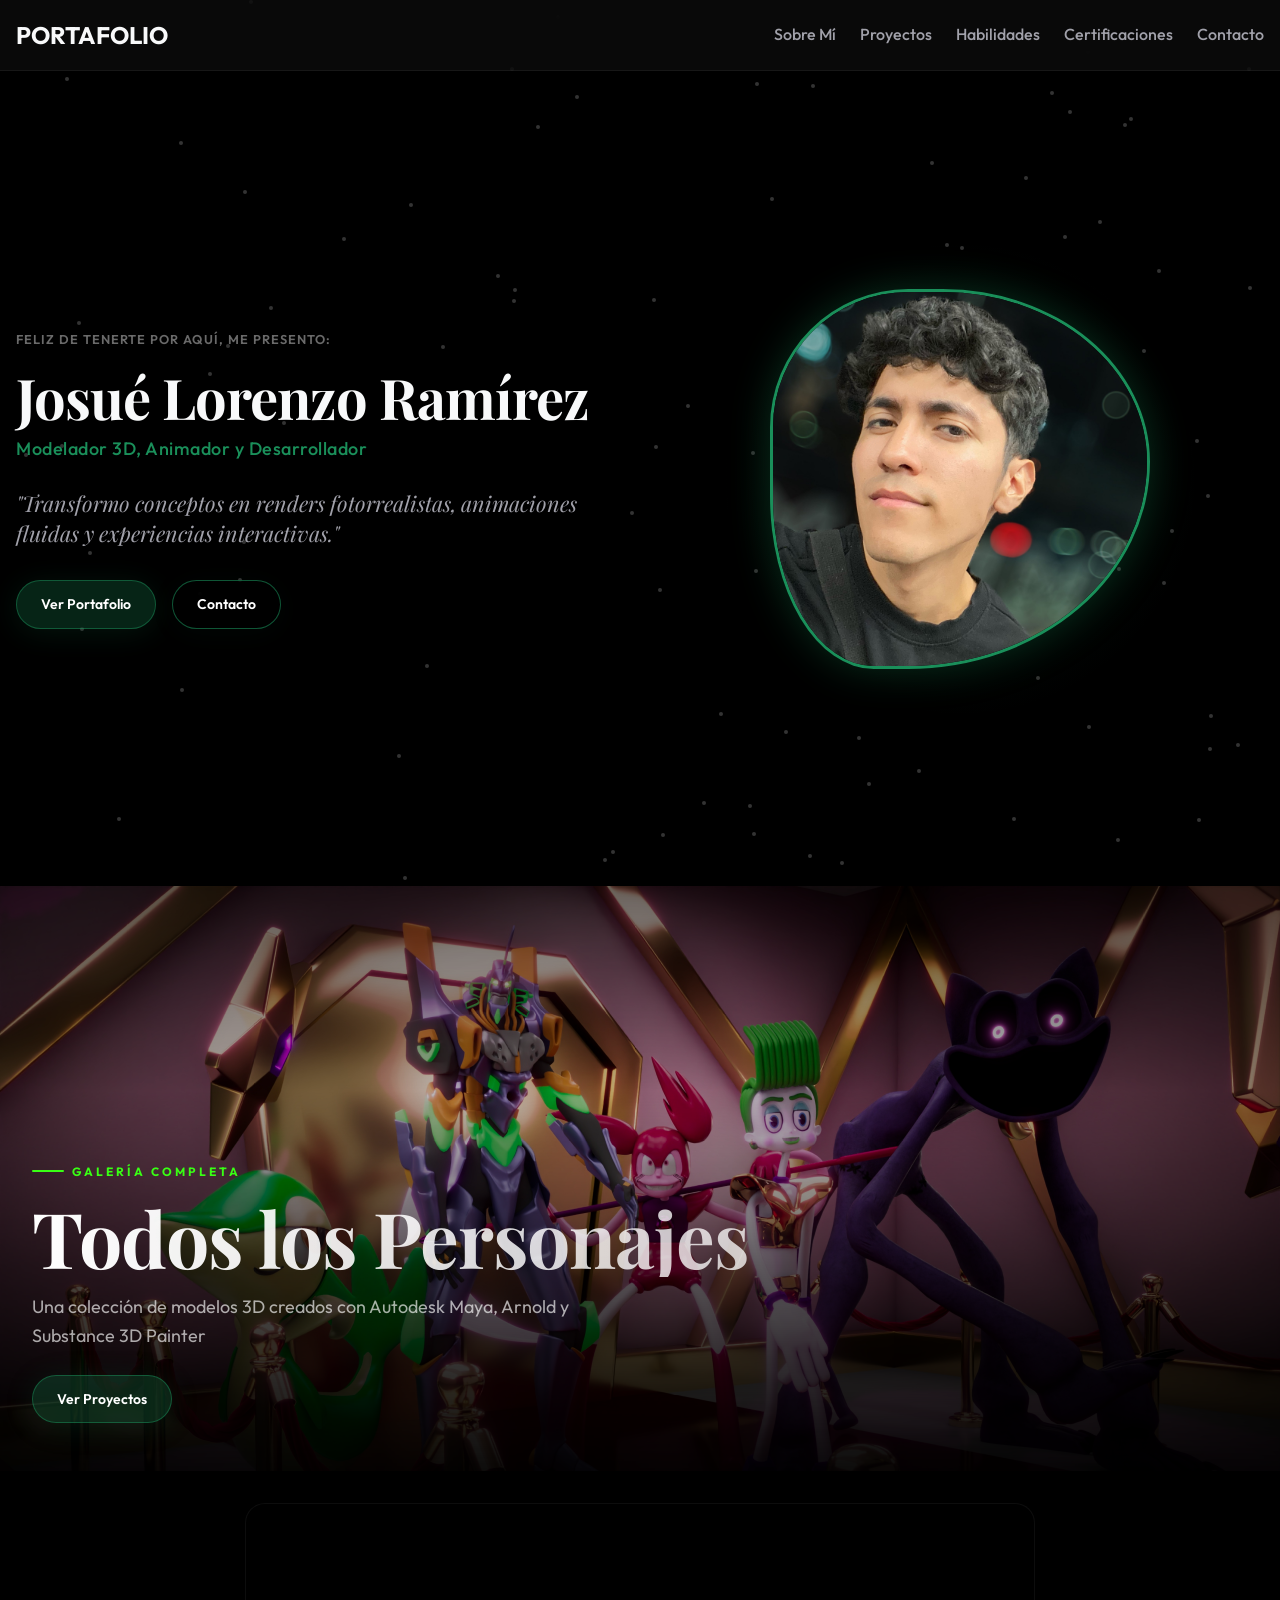
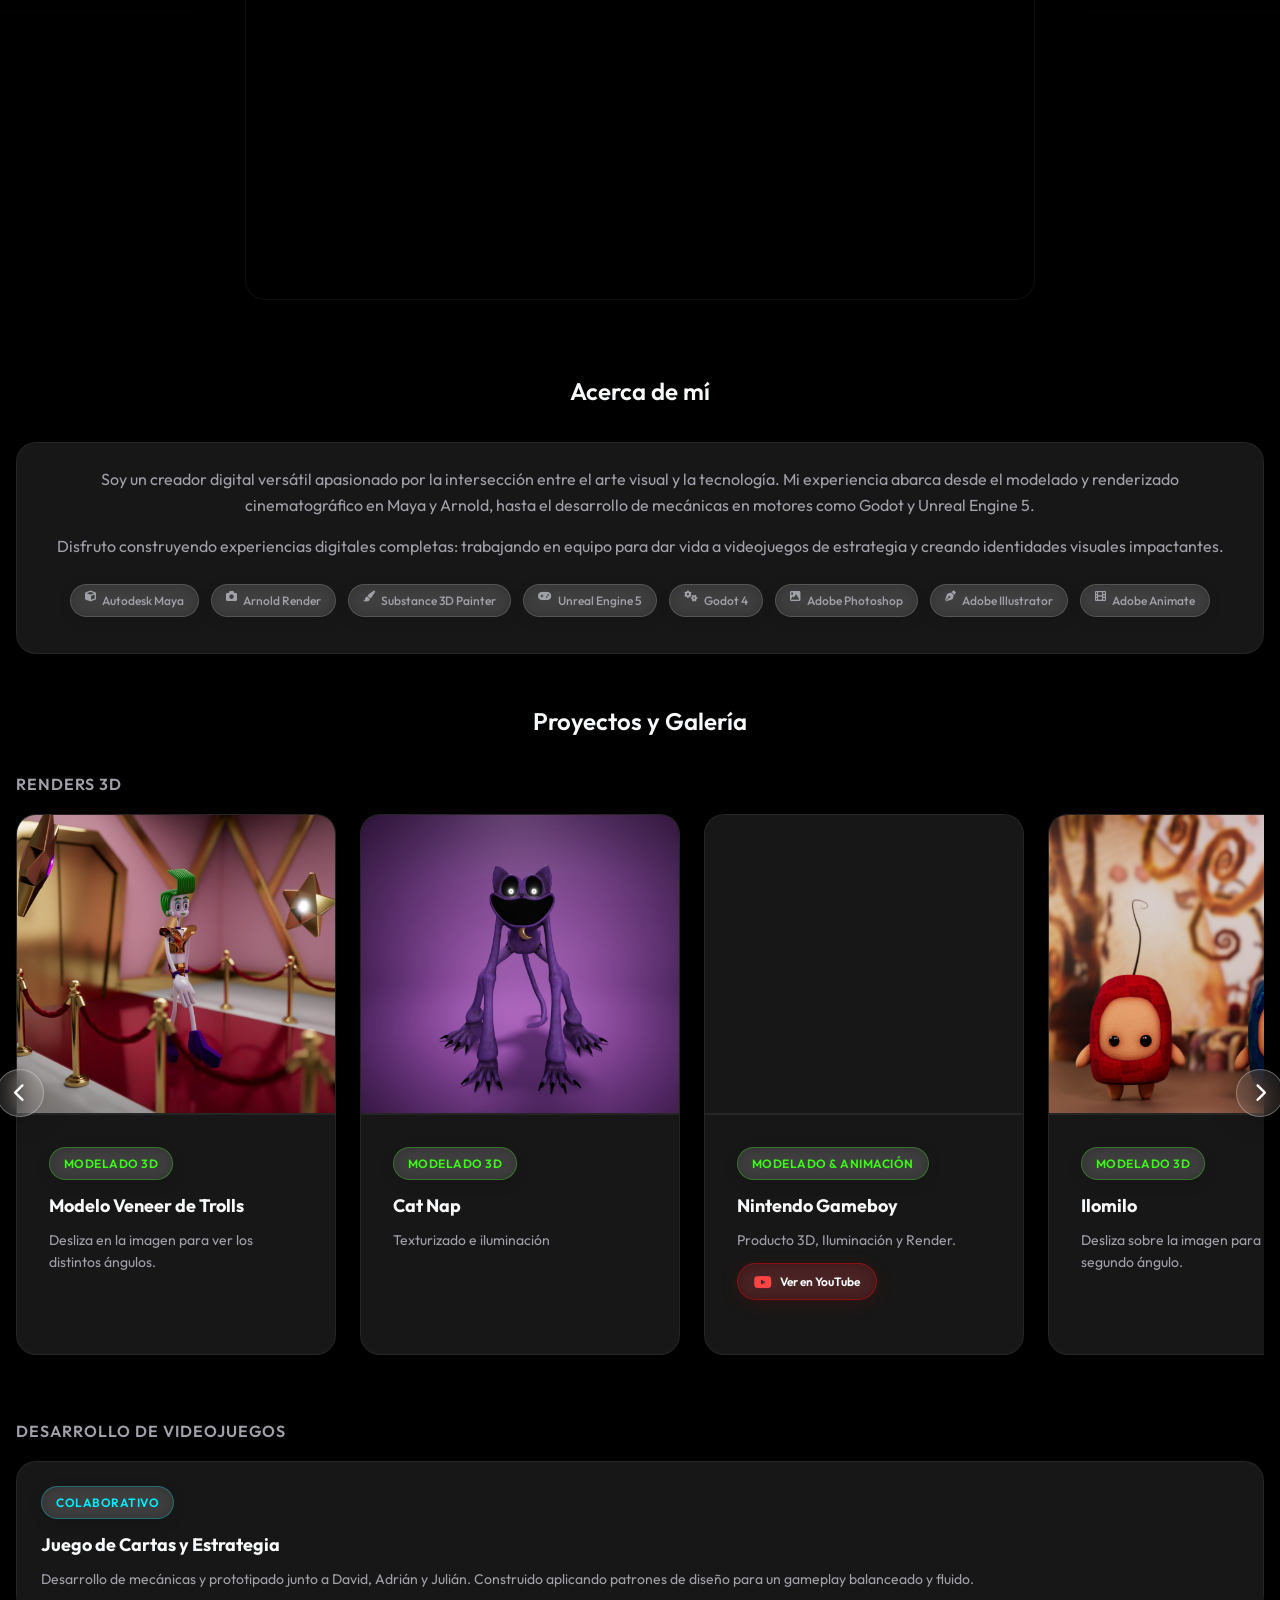
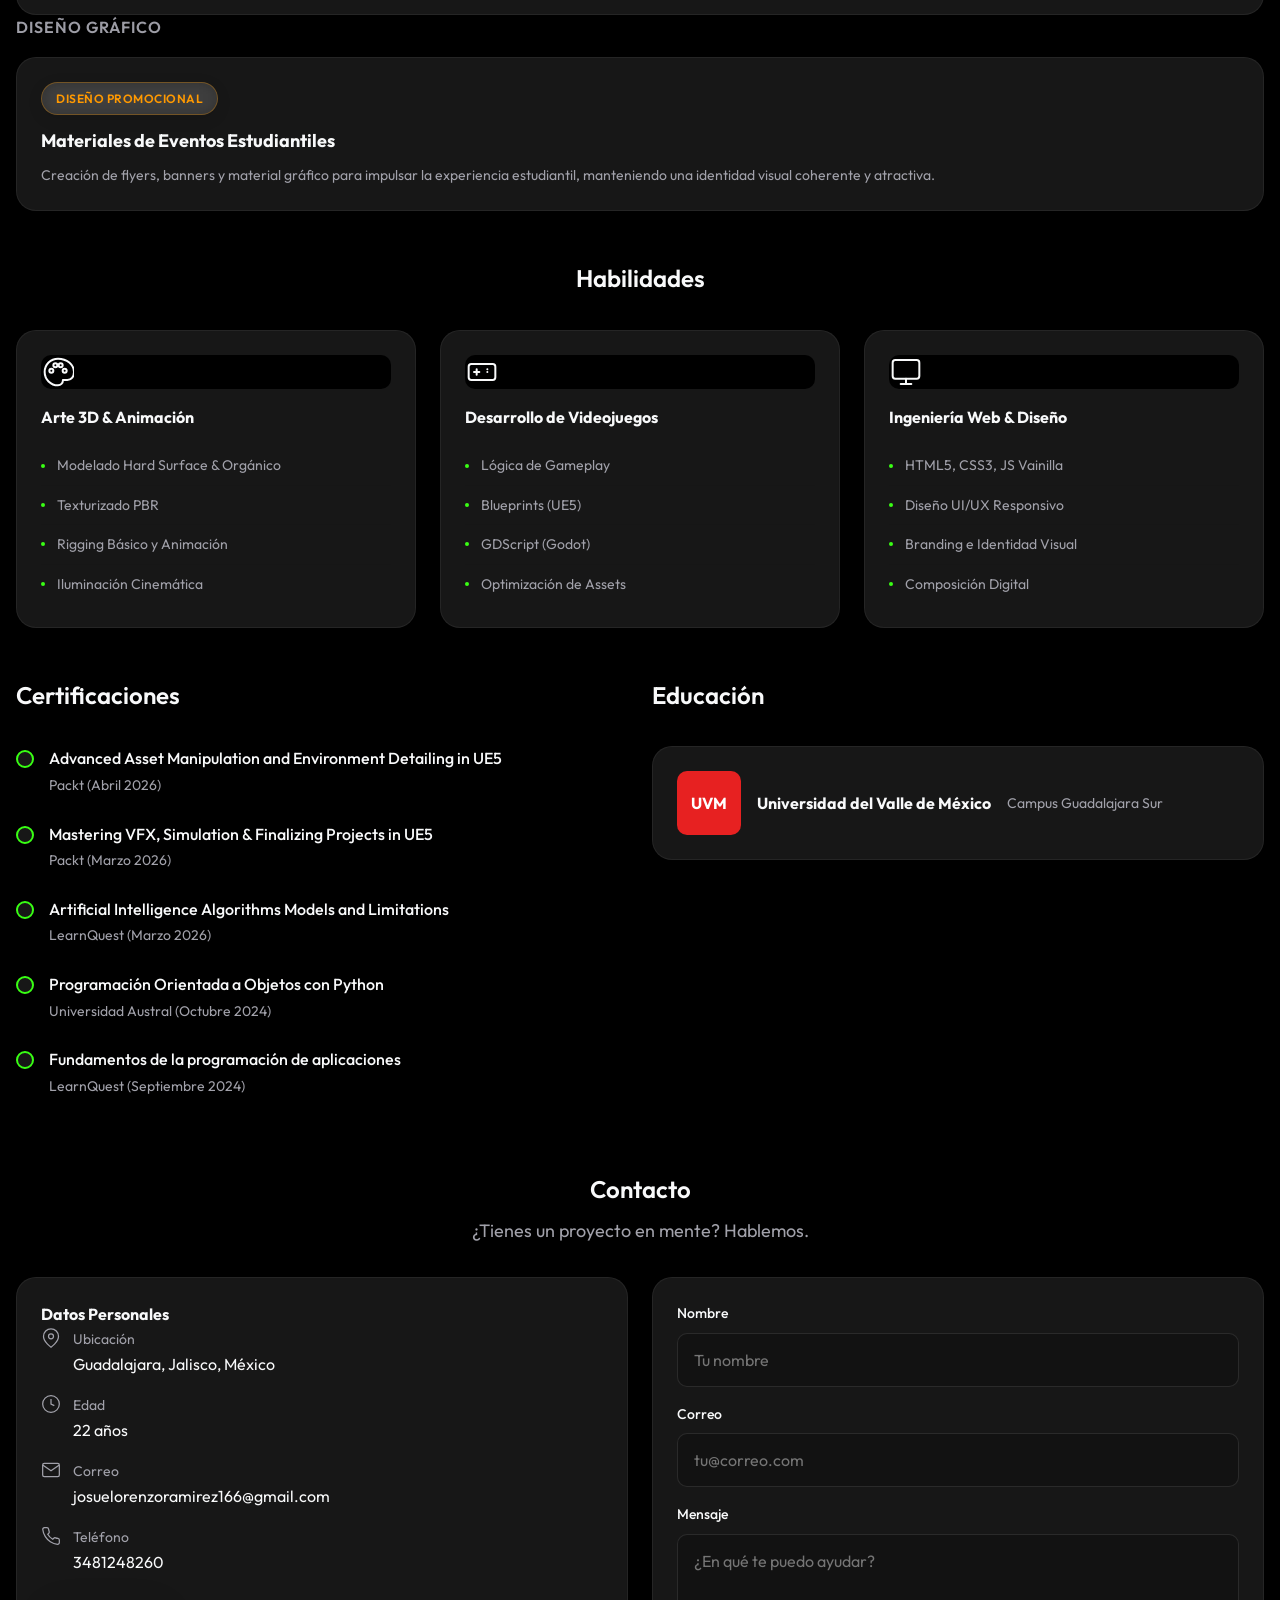
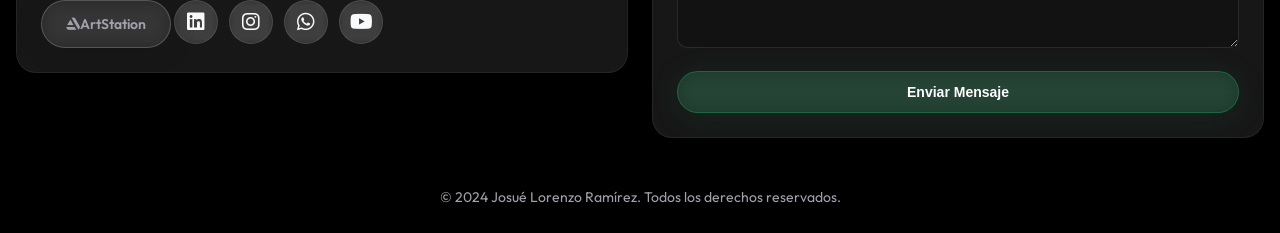
==== commit d8ec470c: "Ilomilo en el carrusel" ====
--- a/index.html
+++ b/index.html
@@ -165,6 +165,19 @@
                                 aria-label="Ver Nintendo Gameboy en YouTube">
                                 <i class="fab fa-youtube"></i> Ver en YouTube
                             </a>
+                        </div>
+                    </article>
+
+                    <!-- Ilomilo -->
+                    <article class="card project-card carousel-item glow-yellow">
+                        <div class="inner-carousel">
+                            <img src="Media/Images/Ilomilo nuevo.jpg" alt="Ilomilo Render principal - personaje 3D" class="inner-item" loading="lazy">
+                            <img src="Media/Images/Ilomilo nuevo 2.jpg" alt="Ilomilo Render alternativo - segundo ángulo" class="inner-item" loading="lazy">
+                        </div>
+                        <div class="card-content">
+                            <span class="badge badge-accent">Modelado 3D</span>
+                            <h4>Ilomilo</h4>
+                            <p class="meta-label">Desliza sobre la imagen para ver el segundo ángulo.</p>
                         </div>
                     </article>
 
@@ -500,6 +513,7 @@
         <img class="modal-content" id="expandedImg" alt="Vista ampliada">
     </div>
 
+
     <script src="script.js"></script>
 </body>
 
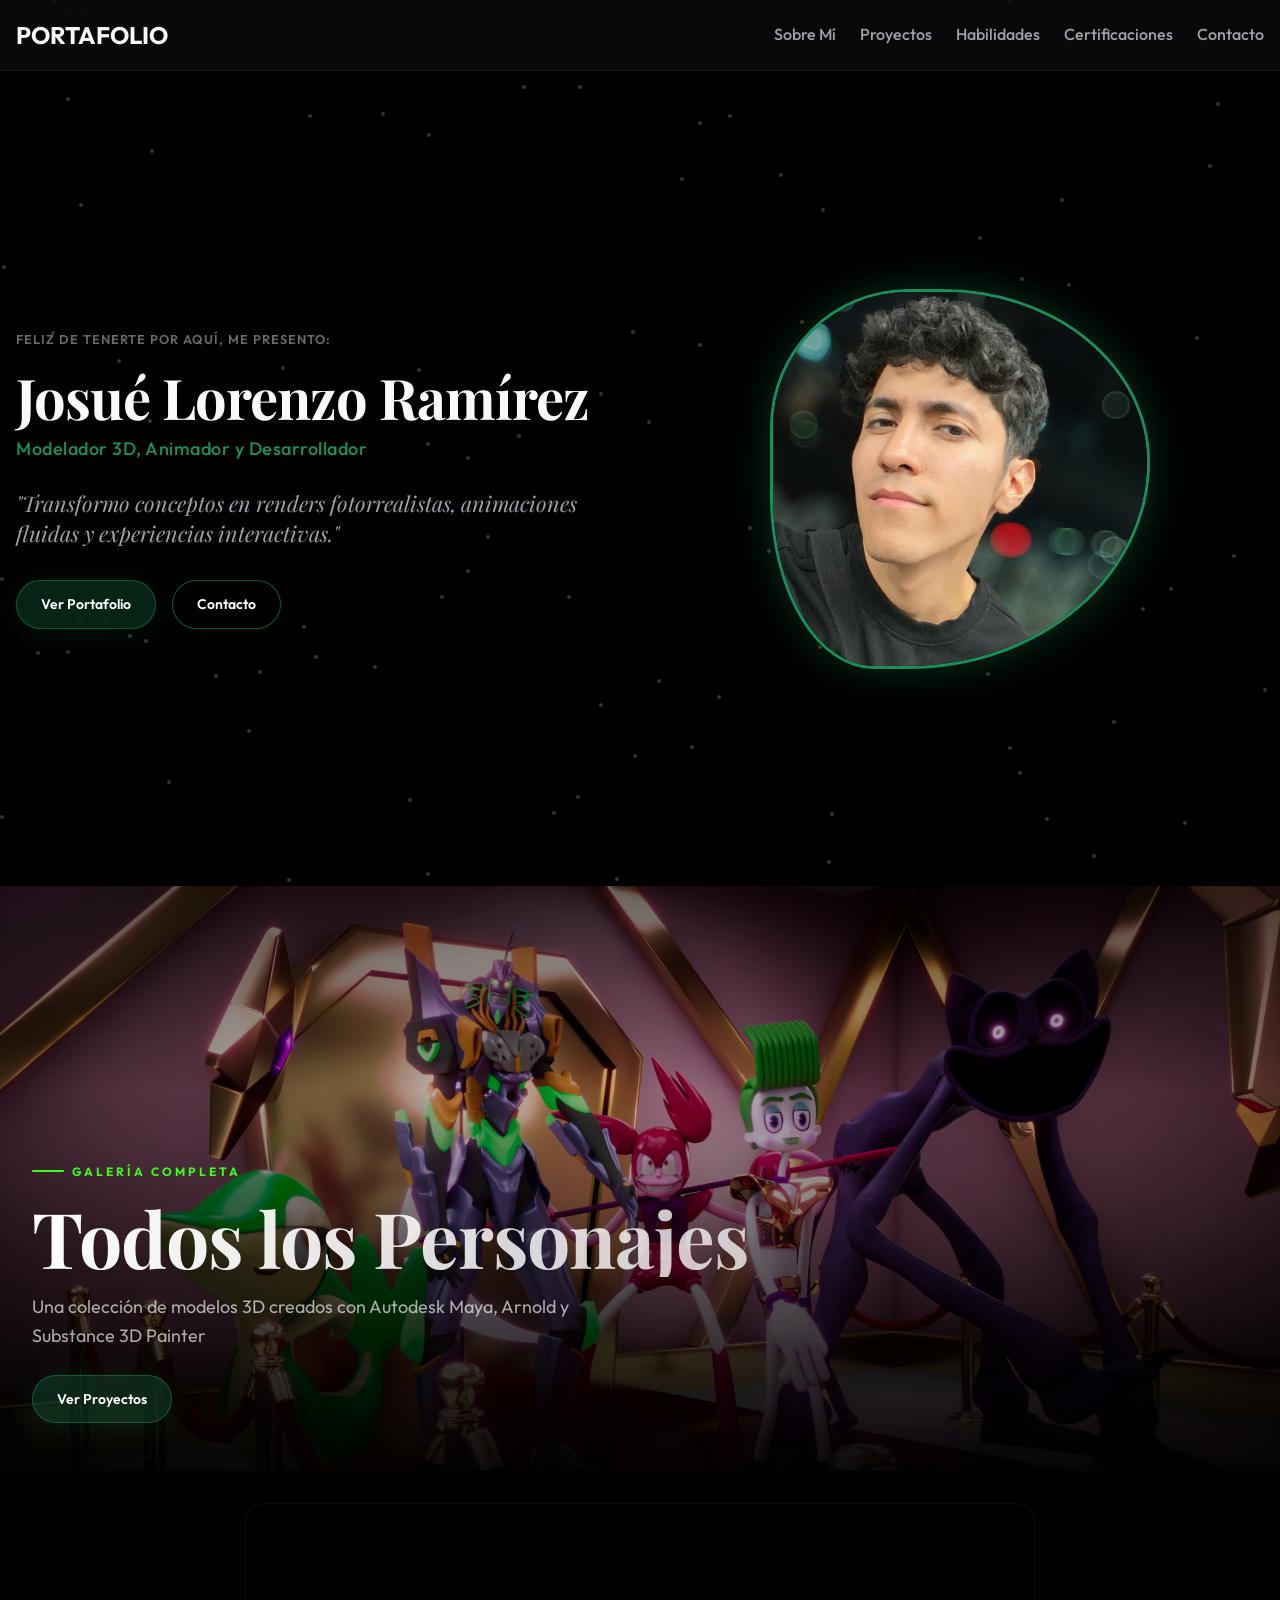
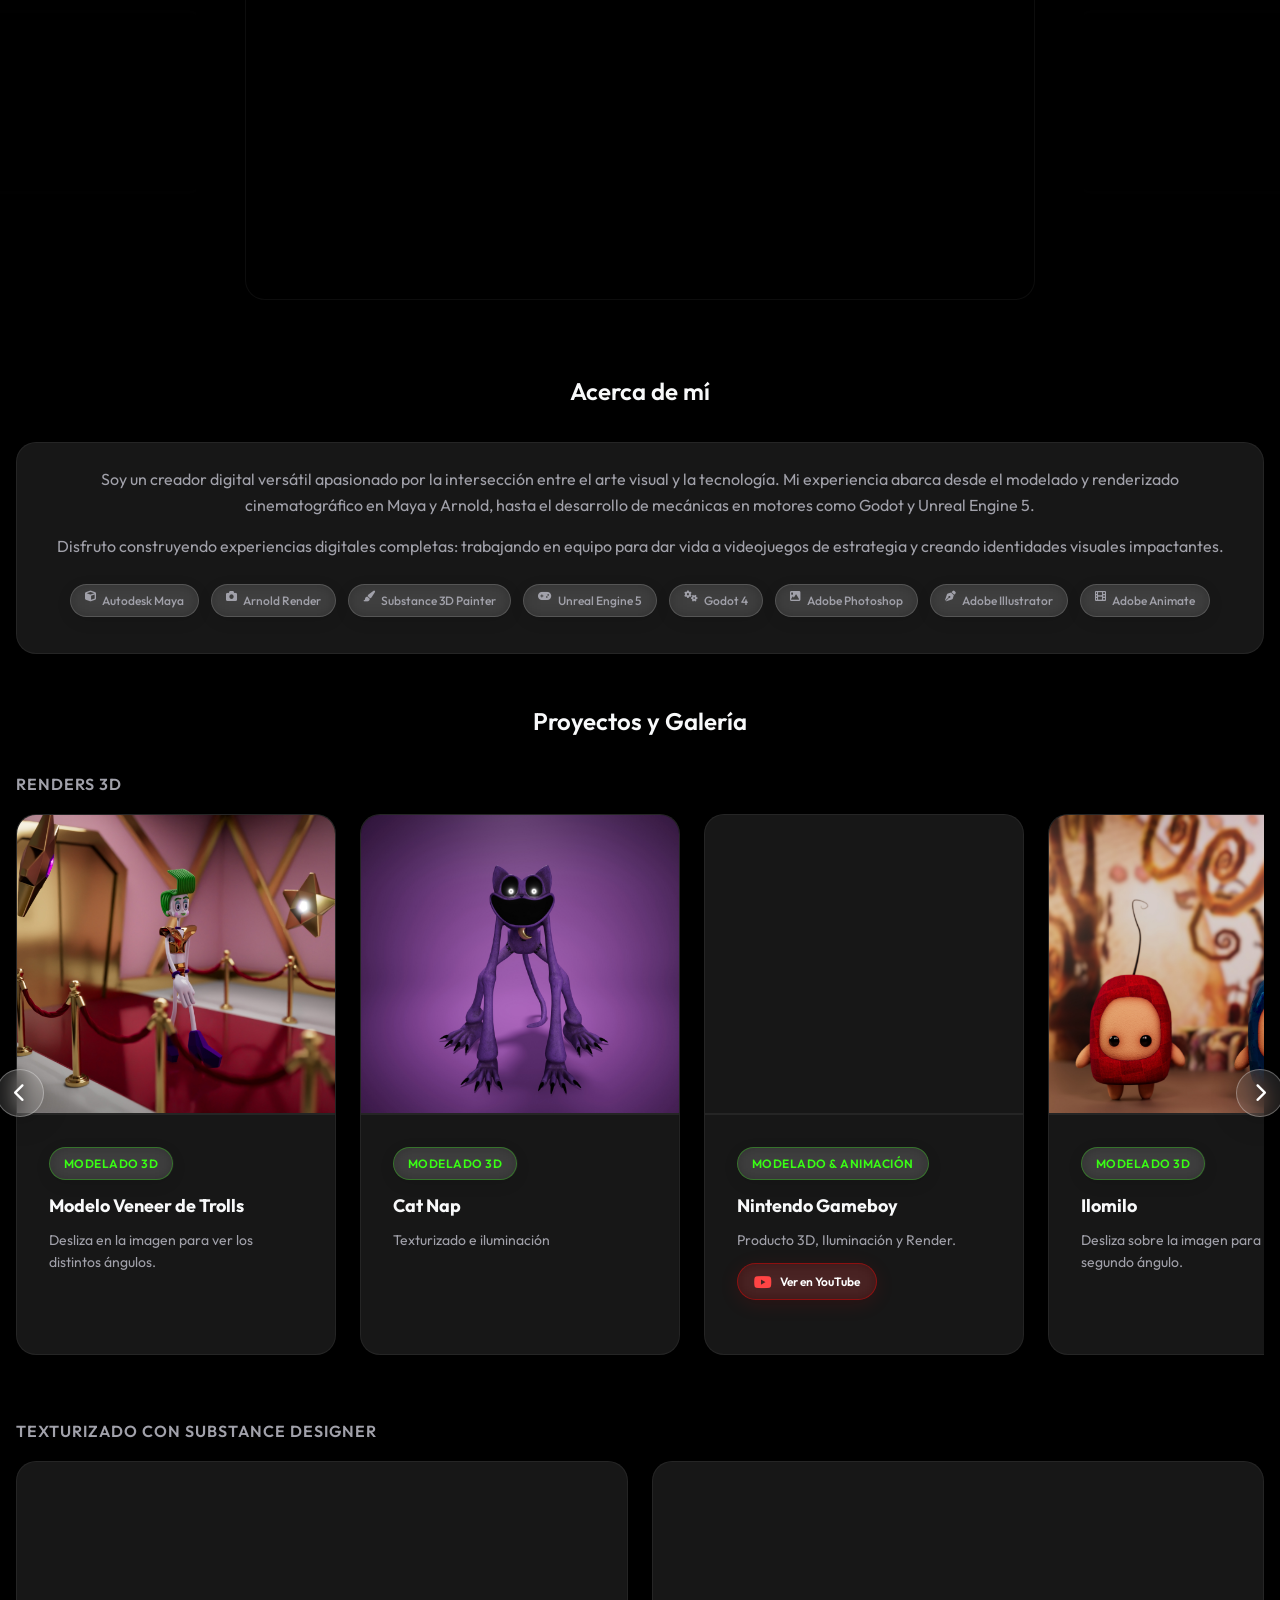
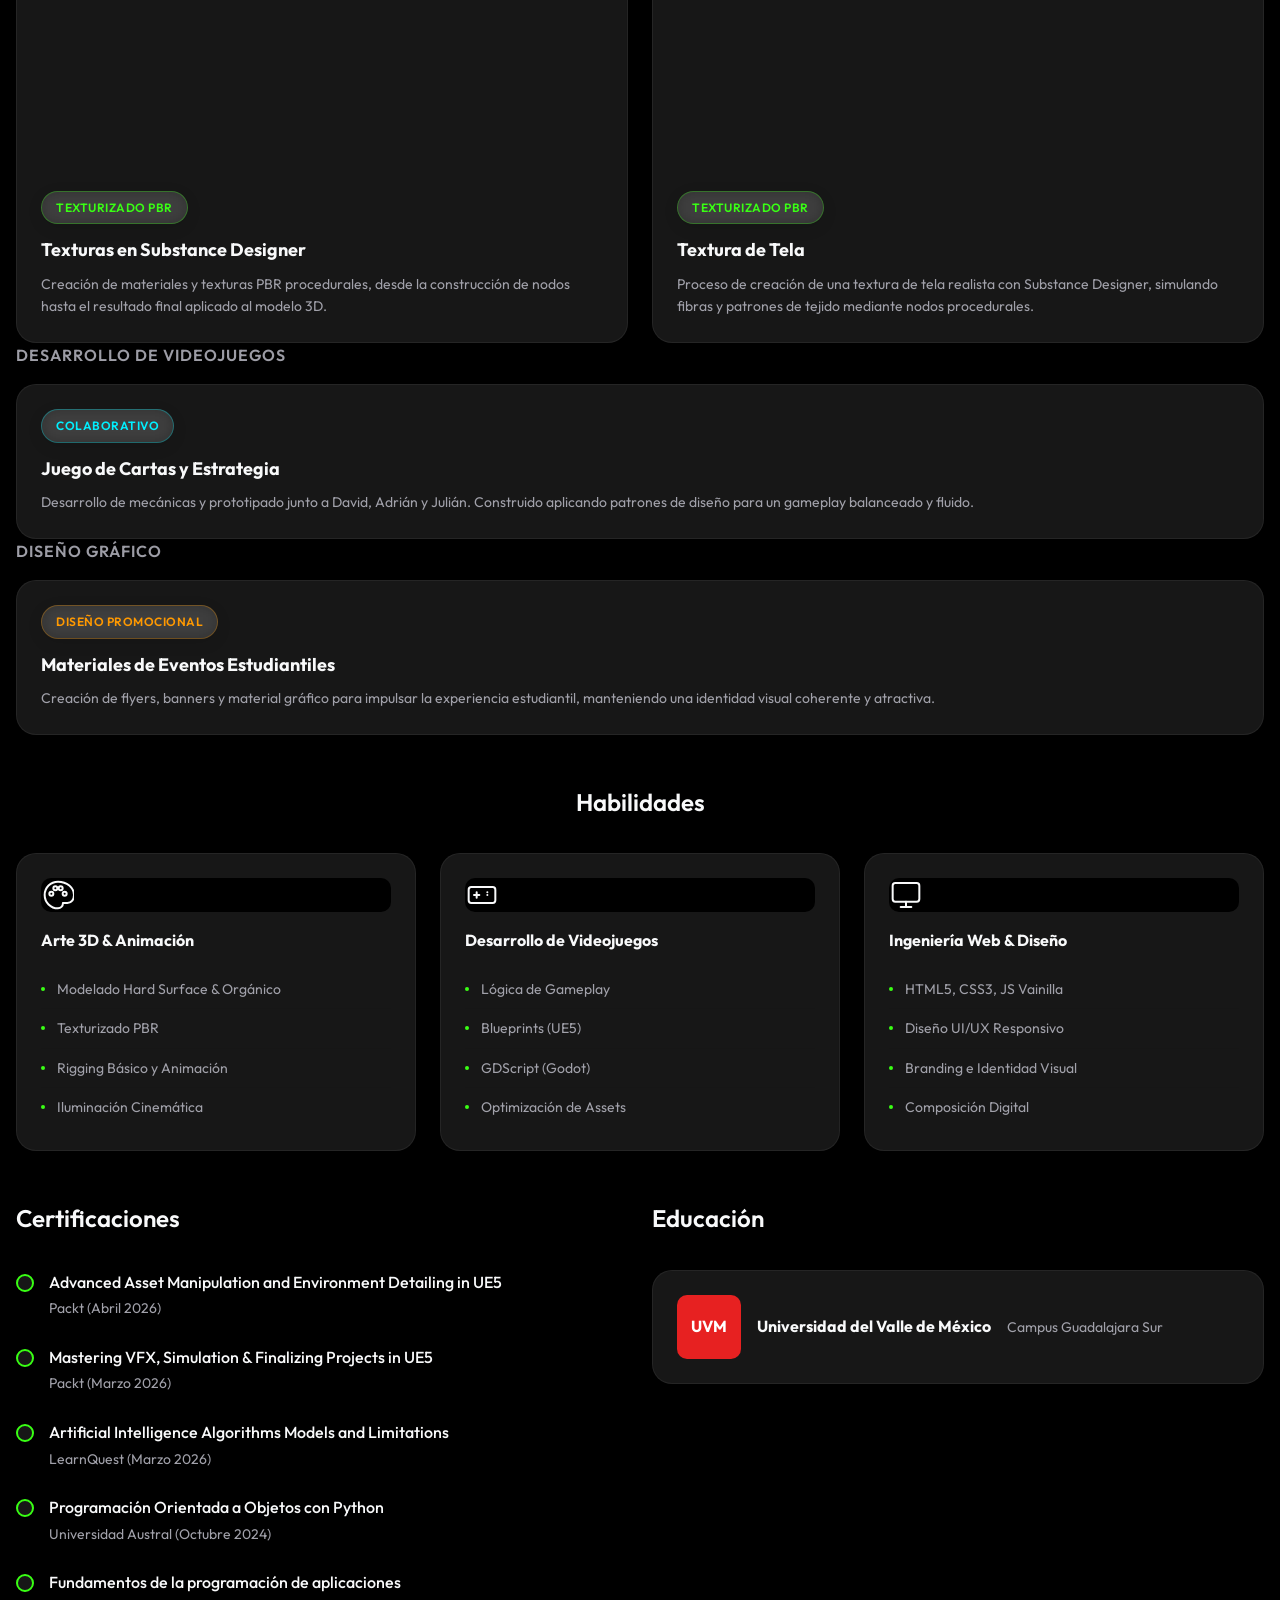
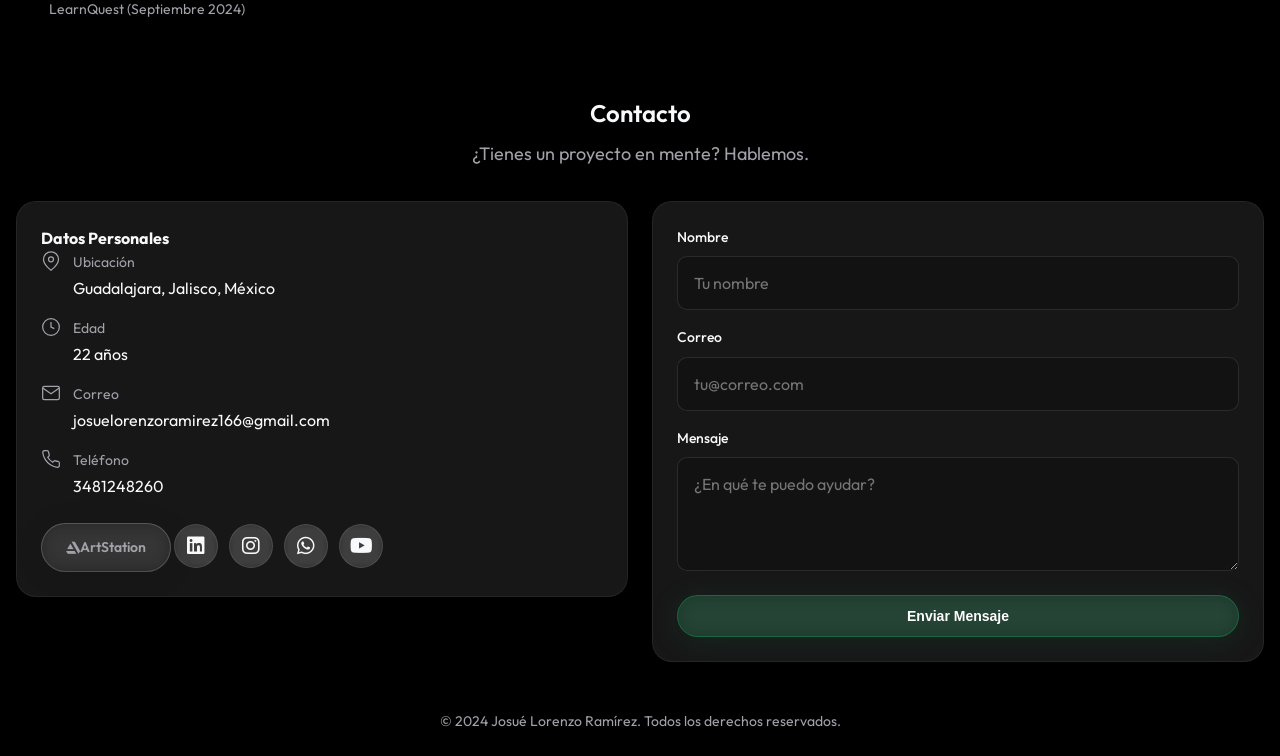
==== commit 342751e2: "Añadí videos de Substance Designer después del carrusel" ====
--- a/index.html
+++ b/index.html
@@ -190,7 +190,7 @@
                                 class="inner-item" loading="lazy">
                         </div>
                         <div class="card-content">
-                            <span class="badge badge-accent">Animación & Rigging</span>
+                            <span class="badge badge-accent">Animación &amp; Rigging 2D</span>
                             <h4>Diamante Blanco</h4>
                             <p class="meta-label">Desliza en tu móvil o Trackpad sobre la imagen para ver la malla
                                 (Proceso).</p>
@@ -230,7 +230,7 @@
                                 loading="lazy">
                         </div>
                         <div class="card-content">
-                            <span class="badge badge-accent">Personaje Riggeado</span>
+                            <span class="badge badge-accent">Modelado 3D</span>
                             <h4>Spinel (Steven Universe)</h4>
                             <p class="meta-label">Desliza sobre la imagen para ver la topología.</p>
                         </div>
@@ -263,7 +263,41 @@
                 </div>
             </div>
 
+            <!-- Texturizado con Substance Designer -->
+            <h3 class="category-title">Texturizado con Substance Designer</h3>
+            <div class="grid" style="grid-template-columns: 1fr 1fr; gap: 1.5rem;">
+                <!-- Video 1: Texturas generales -->
+                <div class="card project-card highlight-card" style="overflow: hidden; padding: 0;">
+                    <video
+                        src="Media/Videos/Texturas -compressed.mp4"
+                        autoplay loop muted playsinline
+                        style="width: 100%; display: block; border-radius: inherit;"
+                        aria-label="Demostración de creación de texturas PBR en Substance Designer">
+                    </video>
+                    <div class="card-content">
+                        <span class="badge badge-accent">Texturizado PBR</span>
+                        <h4>Texturas en Substance Designer</h4>
+                        <p class="meta-label">Creación de materiales y texturas PBR procedurales, desde la construcción de nodos hasta el resultado final aplicado al modelo 3D.</p>
+                    </div>
+                </div>
+                <!-- Video 2: Textura de tela -->
+                <div class="card project-card highlight-card" style="overflow: hidden; padding: 0;">
+                    <video
+                        src="Media/Videos/Textura_de_tela_compressed.mp4"
+                        autoplay loop muted playsinline
+                        style="width: 100%; display: block; border-radius: inherit;"
+                        aria-label="Demostración de creación de textura de tela en Substance Designer">
+                    </video>
+                    <div class="card-content">
+                        <span class="badge badge-accent">Texturizado PBR</span>
+                        <h4>Textura de Tela</h4>
+                        <p class="meta-label">Proceso de creación de una textura de tela realista con Substance Designer, simulando fibras y patrones de tejido mediante nodos procedurales.</p>
+                    </div>
+                </div>
+            </div>
+
             <!-- Development -->
+
             <h3 class="category-title">Desarrollo de Videojuegos</h3>
             <div class="grid dev-grid">
                 <article class="card project-card highlight-card glow-blue">
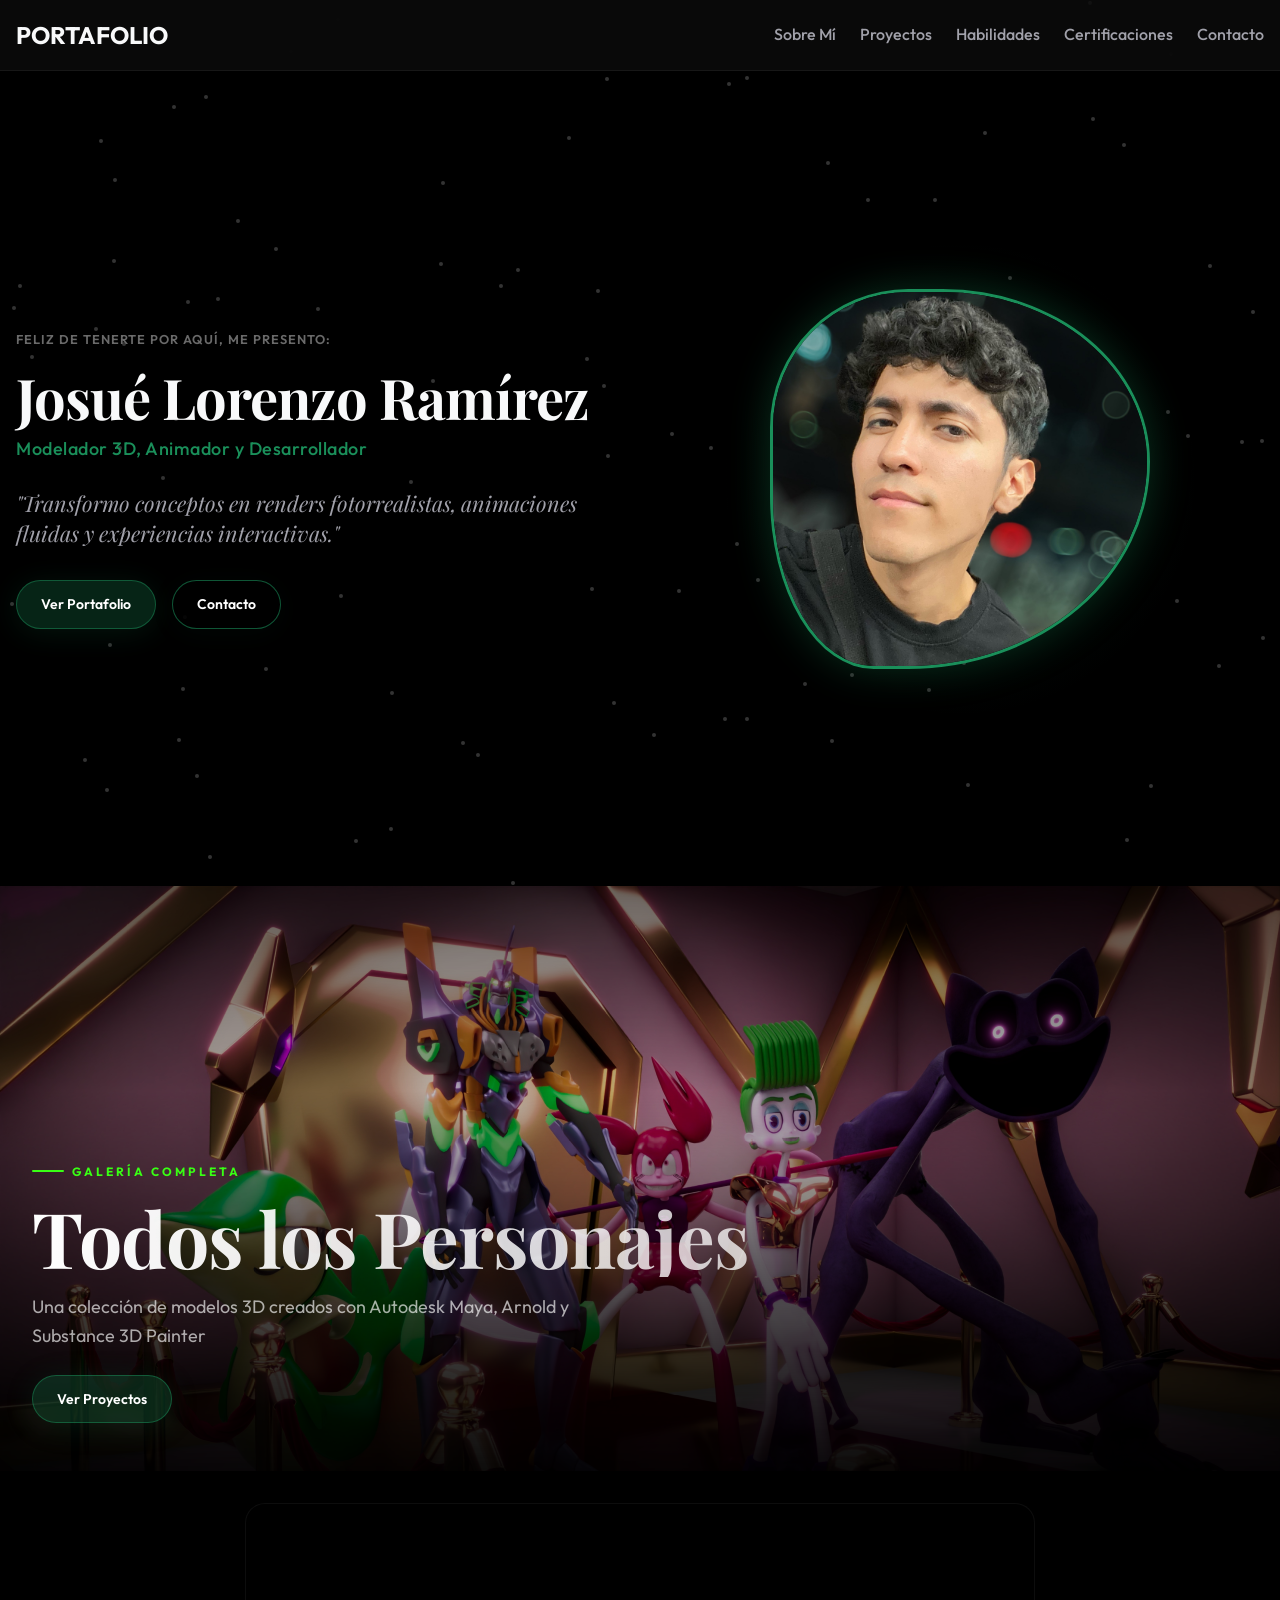
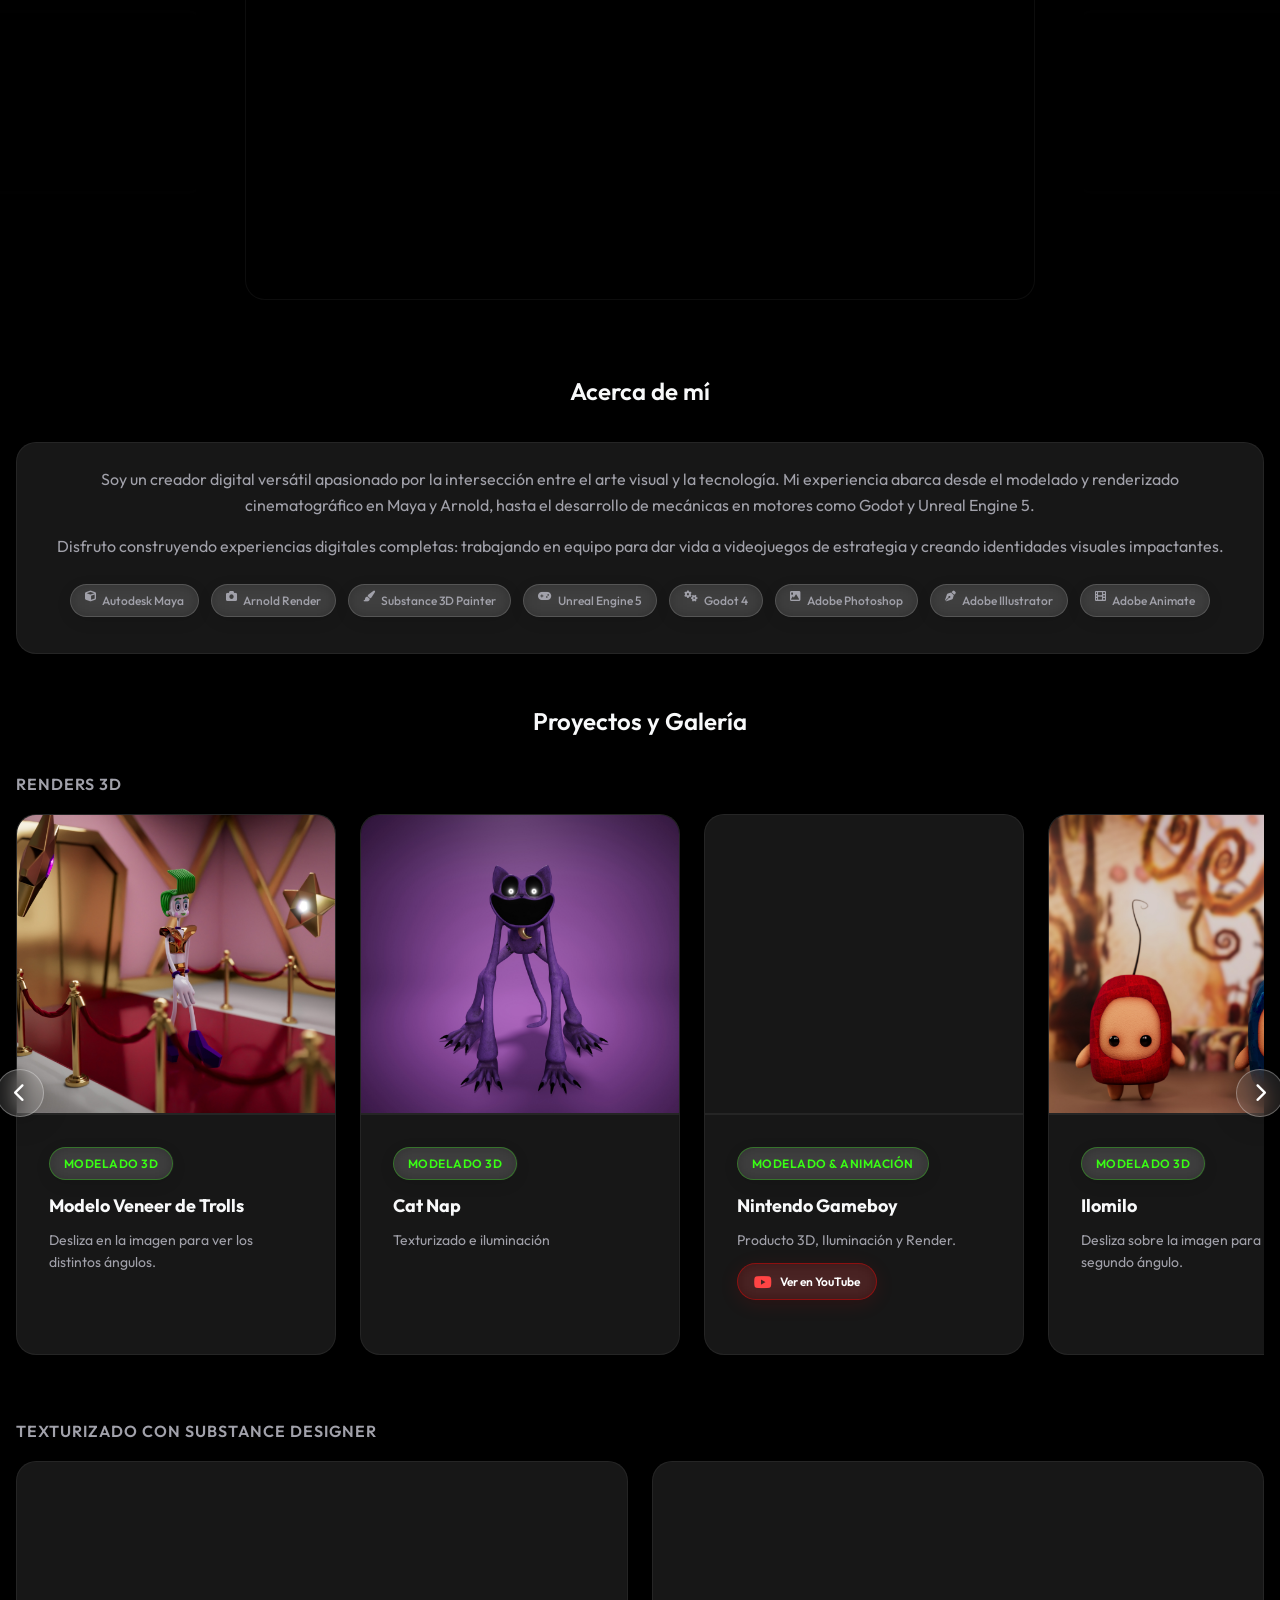
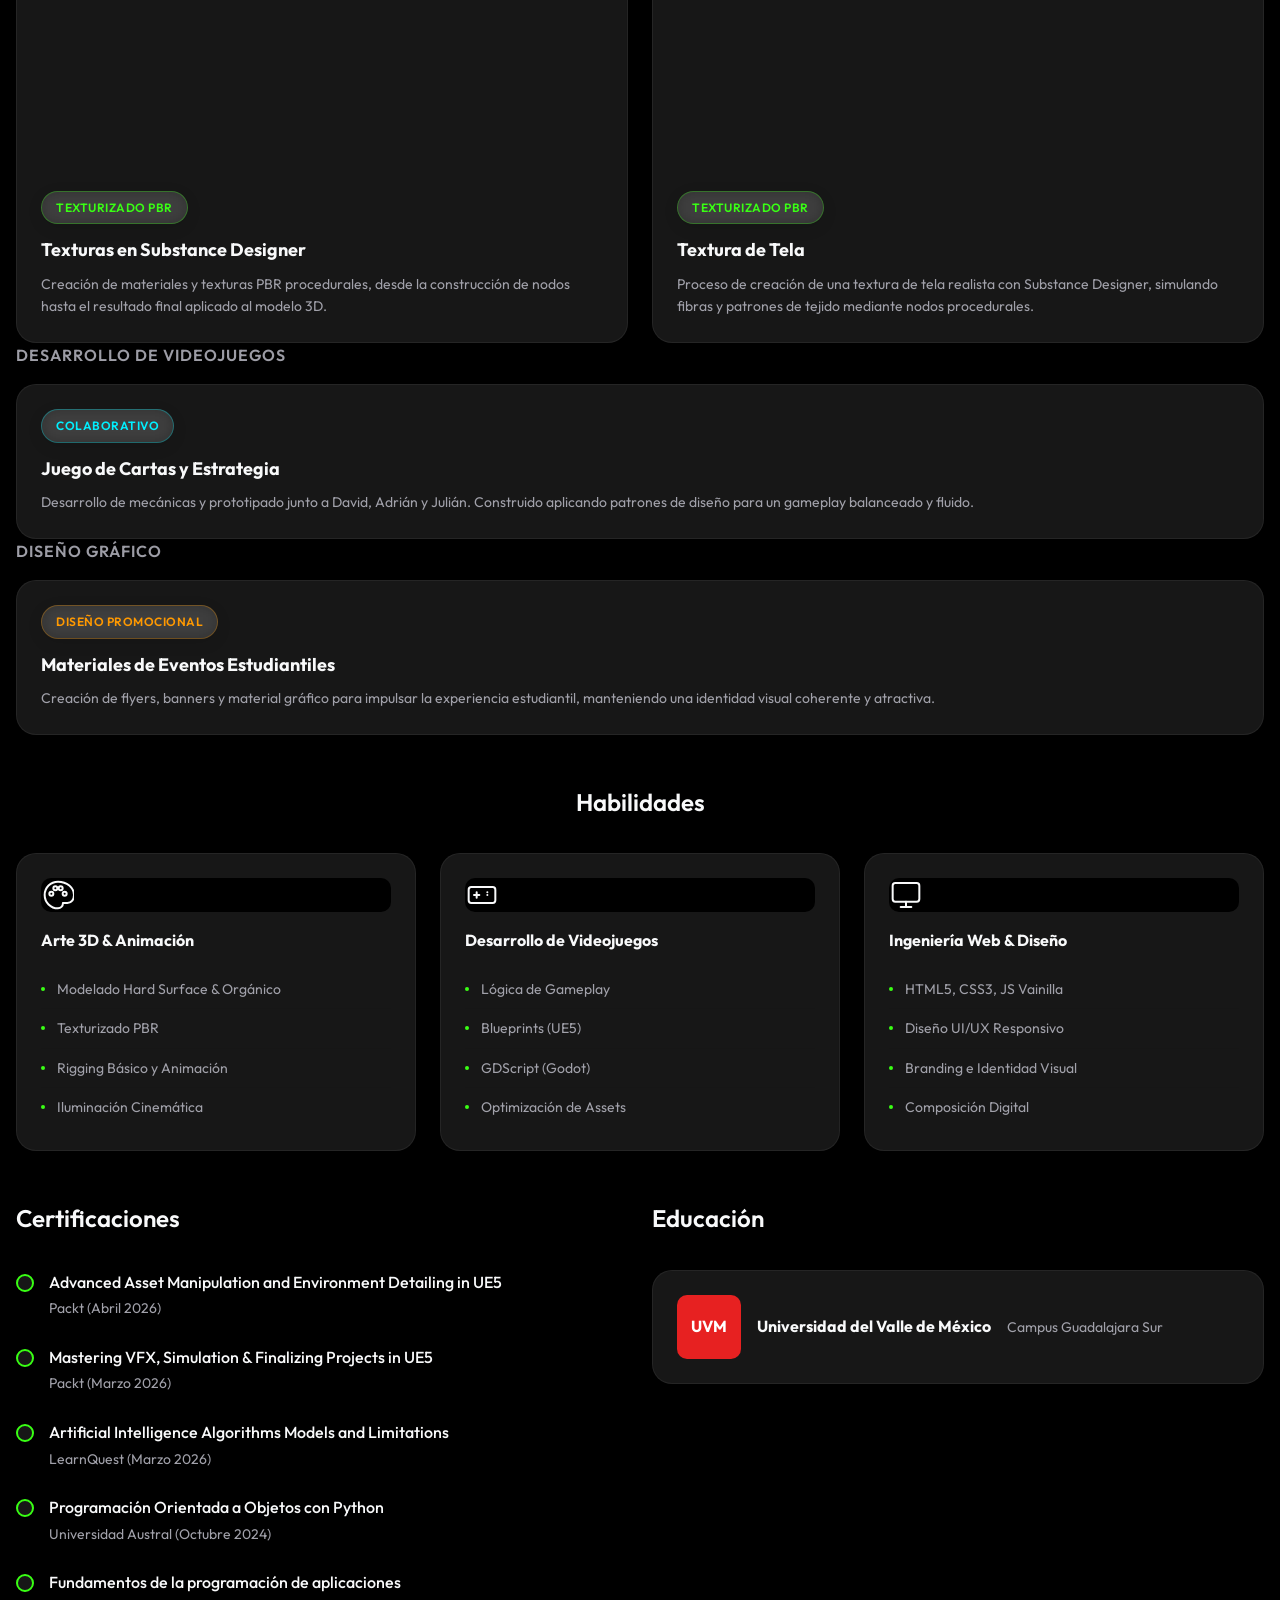
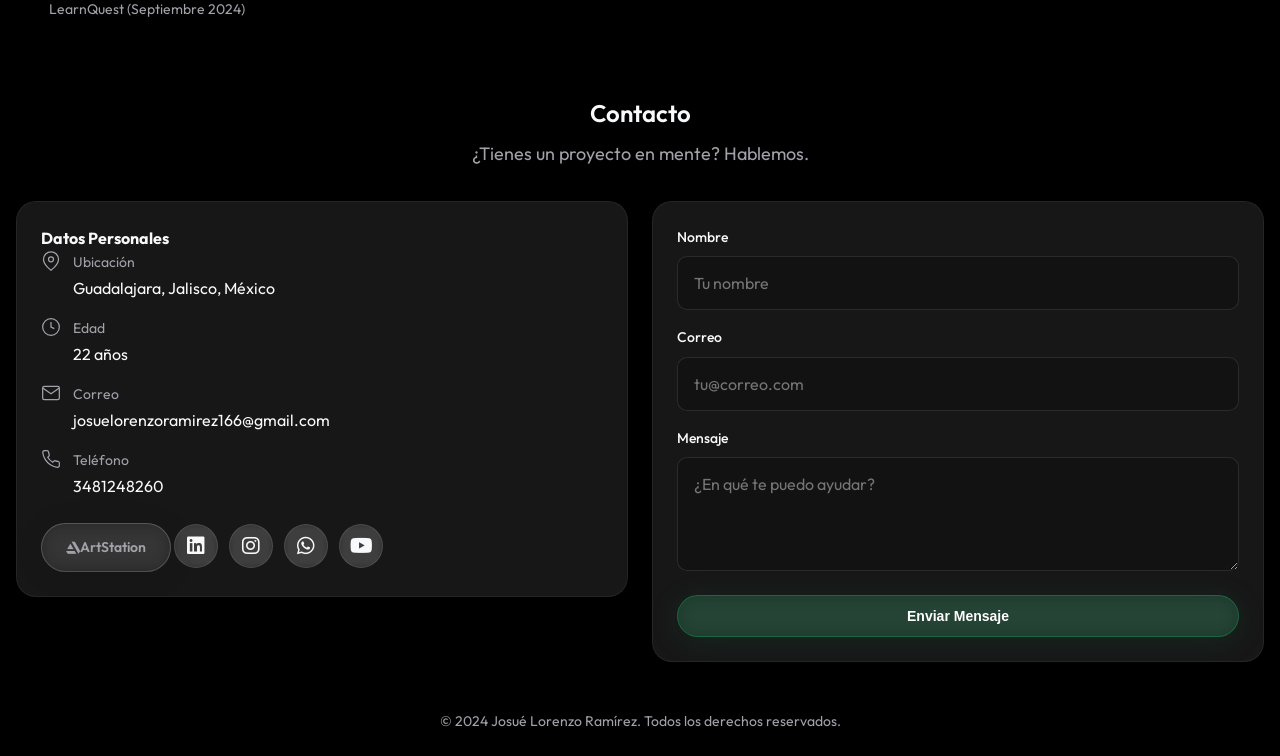
==== commit e6feed1c: "Videos" ====
--- a/index.html
+++ b/index.html
@@ -171,8 +171,10 @@
                     <!-- Ilomilo -->
                     <article class="card project-card carousel-item glow-yellow">
                         <div class="inner-carousel">
-                            <img src="Media/Images/Ilomilo nuevo.jpg" alt="Ilomilo Render principal - personaje 3D" class="inner-item" loading="lazy">
-                            <img src="Media/Images/Ilomilo nuevo 2.jpg" alt="Ilomilo Render alternativo - segundo ángulo" class="inner-item" loading="lazy">
+                            <img src="Media/Images/Ilomilo nuevo.jpg" alt="Ilomilo Render principal - personaje 3D"
+                                class="inner-item" loading="lazy">
+                            <img src="Media/Images/Ilomilo nuevo 2.jpg"
+                                alt="Ilomilo Render alternativo - segundo ángulo" class="inner-item" loading="lazy">
                         </div>
                         <div class="card-content">
                             <span class="badge badge-accent">Modelado 3D</span>
@@ -268,30 +270,28 @@
             <div class="grid" style="grid-template-columns: 1fr 1fr; gap: 1.5rem;">
                 <!-- Video 1: Texturas generales -->
                 <div class="card project-card highlight-card" style="overflow: hidden; padding: 0;">
-                    <video
-                        src="Media/Videos/Texturas -compressed.mp4"
-                        autoplay loop muted playsinline
+                    <video src="Media/Videos/Texturas -compressed.mp4" autoplay loop muted playsinline
                         style="width: 100%; display: block; border-radius: inherit;"
                         aria-label="Demostración de creación de texturas PBR en Substance Designer">
                     </video>
                     <div class="card-content">
                         <span class="badge badge-accent">Texturizado PBR</span>
                         <h4>Texturas en Substance Designer</h4>
-                        <p class="meta-label">Creación de materiales y texturas PBR procedurales, desde la construcción de nodos hasta el resultado final aplicado al modelo 3D.</p>
+                        <p class="meta-label">Creación de materiales y texturas PBR procedurales, desde la construcción
+                            de nodos hasta el resultado final aplicado al modelo 3D.</p>
                     </div>
                 </div>
                 <!-- Video 2: Textura de tela -->
                 <div class="card project-card highlight-card" style="overflow: hidden; padding: 0;">
-                    <video
-                        src="Media/Videos/Textura_de_tela_compressed.mp4"
-                        autoplay loop muted playsinline
+                    <video src="Media/Videos/Textura_de_tela_compressed.mp4" autoplay loop muted playsinline
                         style="width: 100%; display: block; border-radius: inherit;"
                         aria-label="Demostración de creación de textura de tela en Substance Designer">
                     </video>
                     <div class="card-content">
                         <span class="badge badge-accent">Texturizado PBR</span>
                         <h4>Textura de Tela</h4>
-                        <p class="meta-label">Proceso de creación de una textura de tela realista con Substance Designer, simulando fibras y patrones de tejido mediante nodos procedurales.</p>
+                        <p class="meta-label">Proceso de creación de una textura de tela realista con Substance
+                            Designer, simulando fibras y patrones de tejido mediante nodos procedurales.</p>
                     </div>
                 </div>
             </div>
